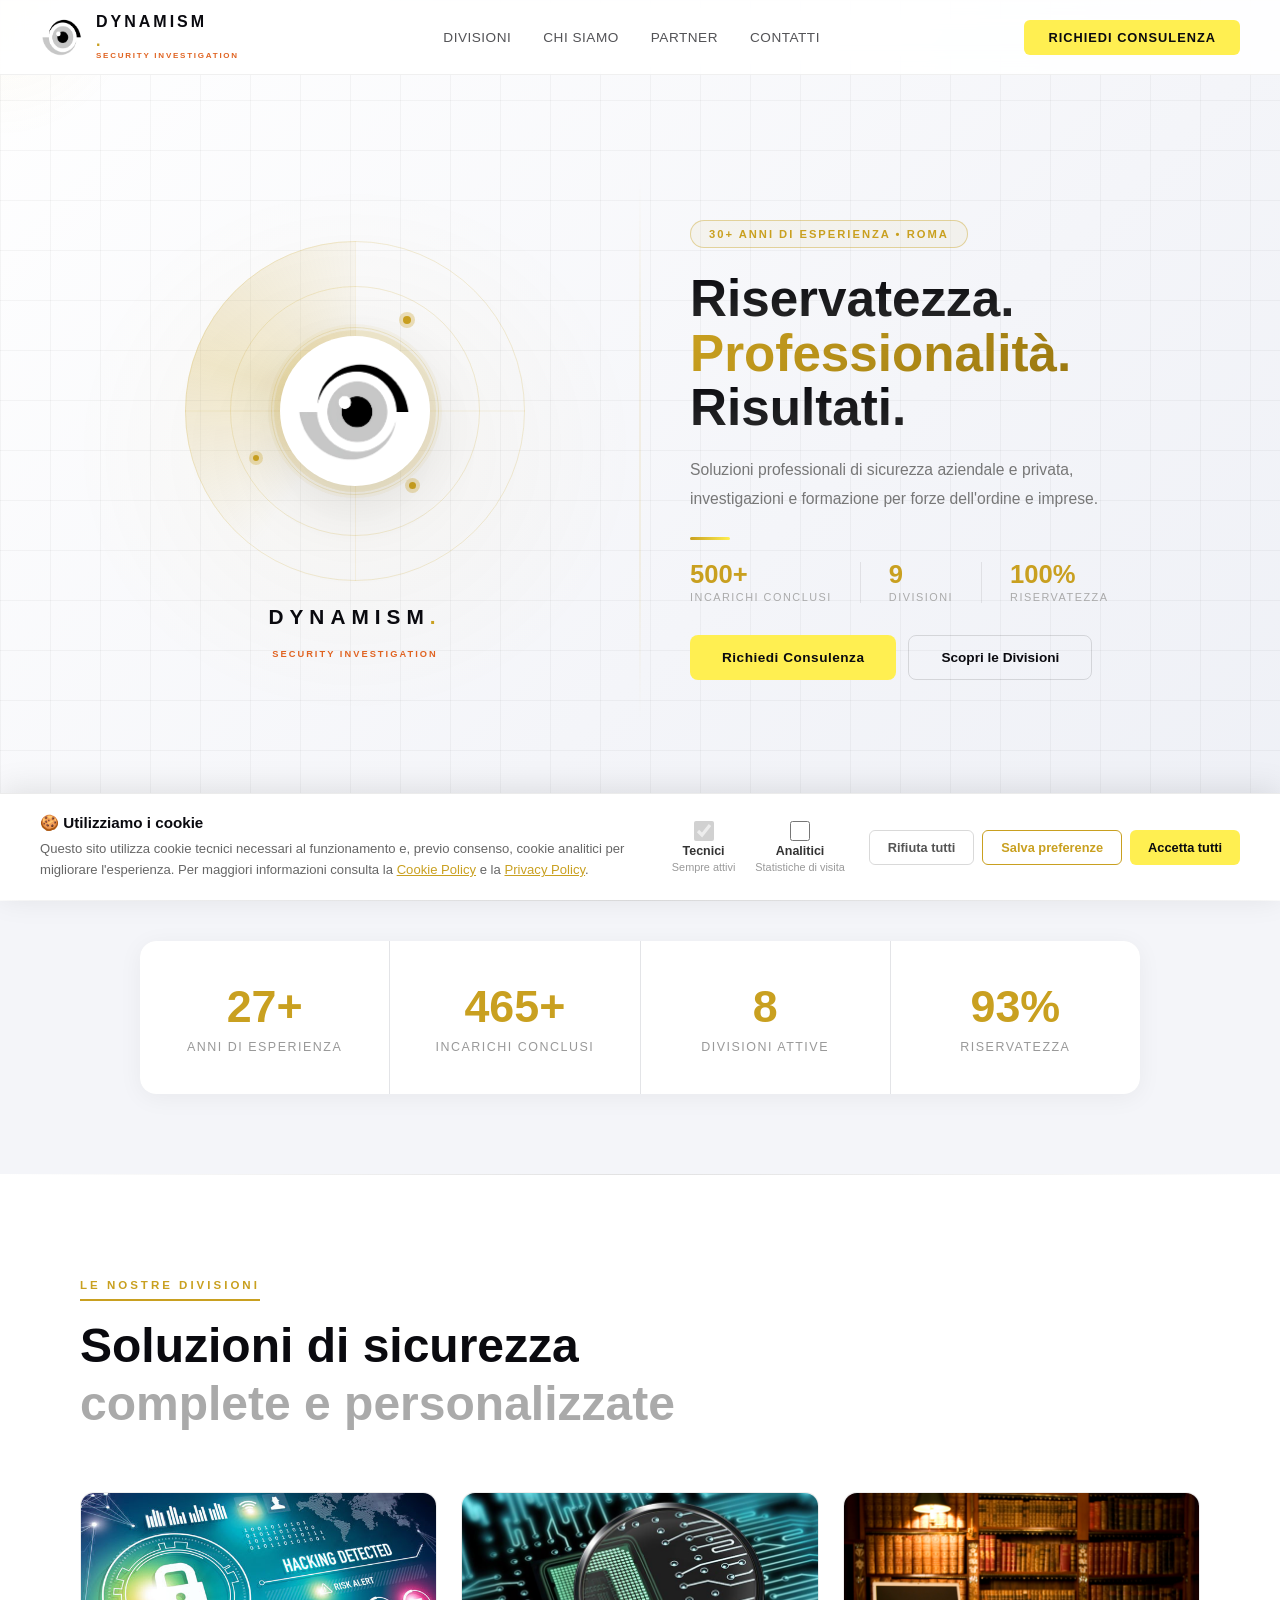
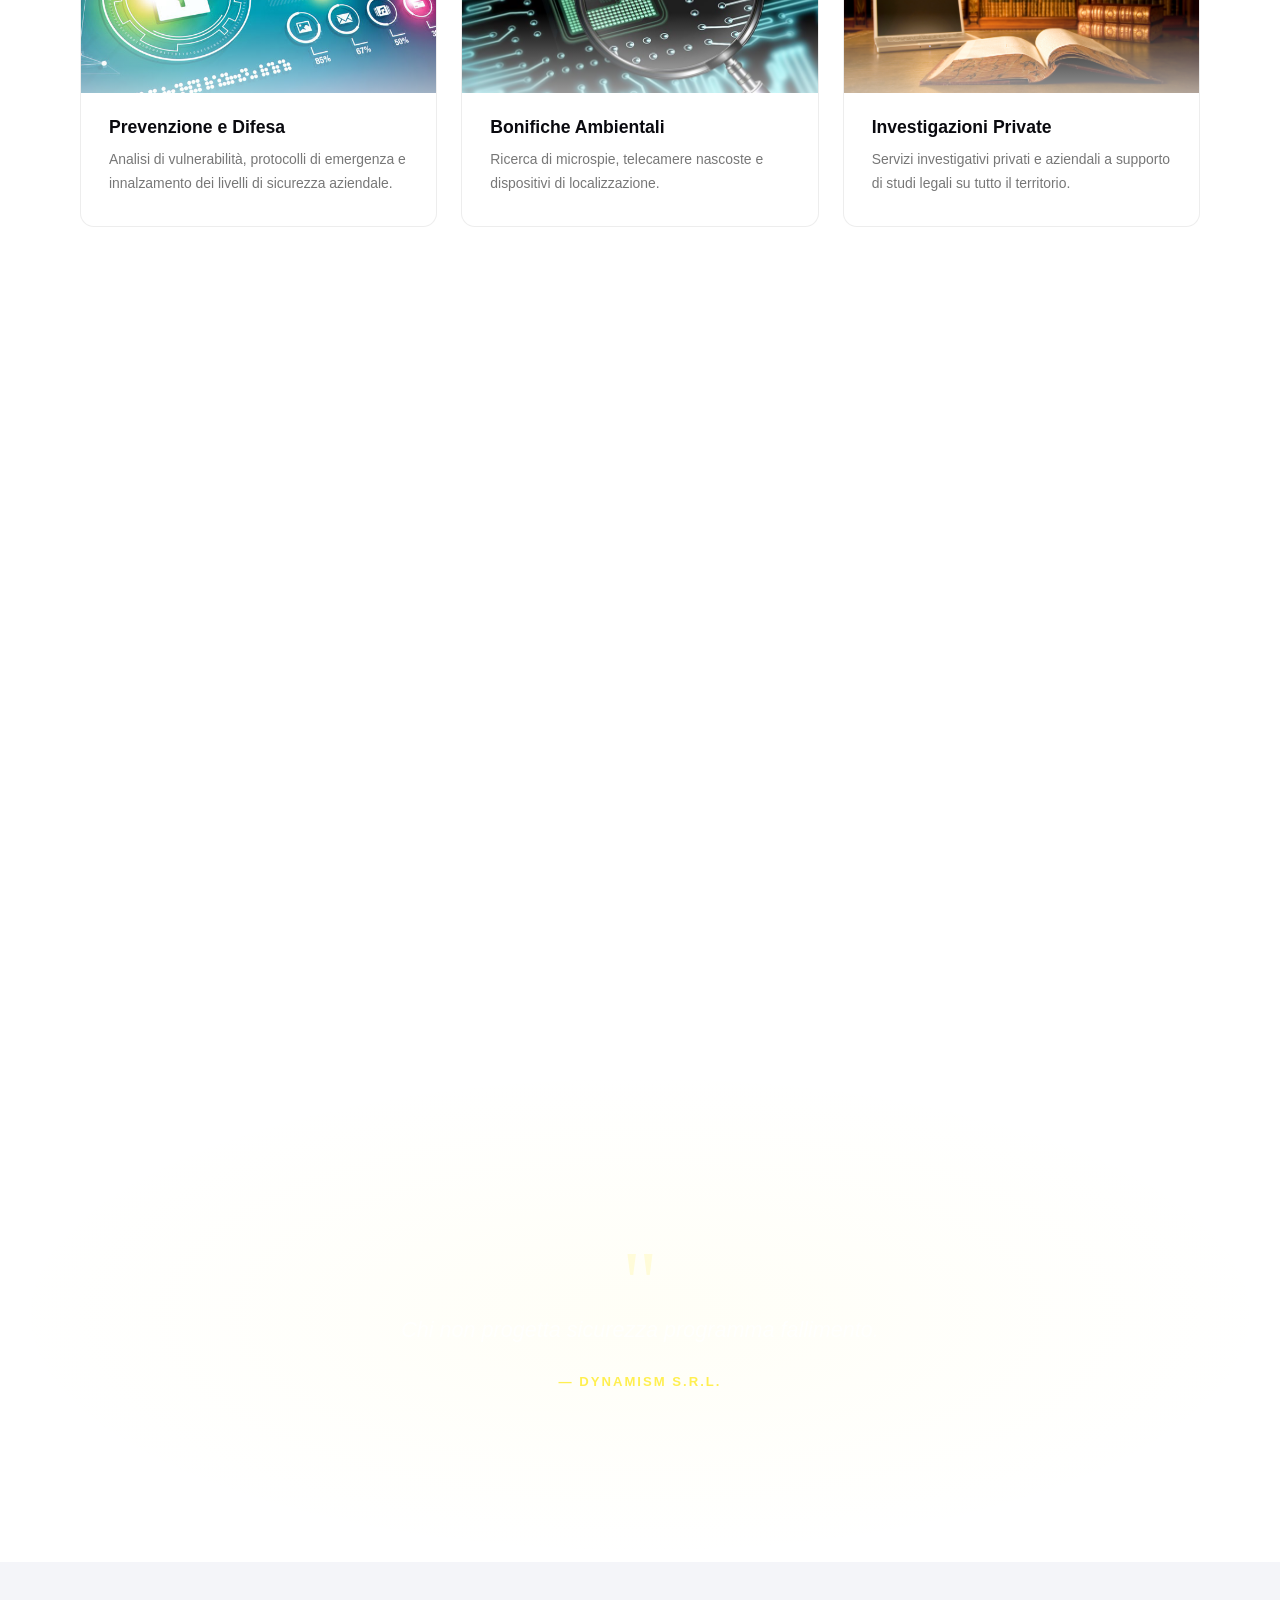
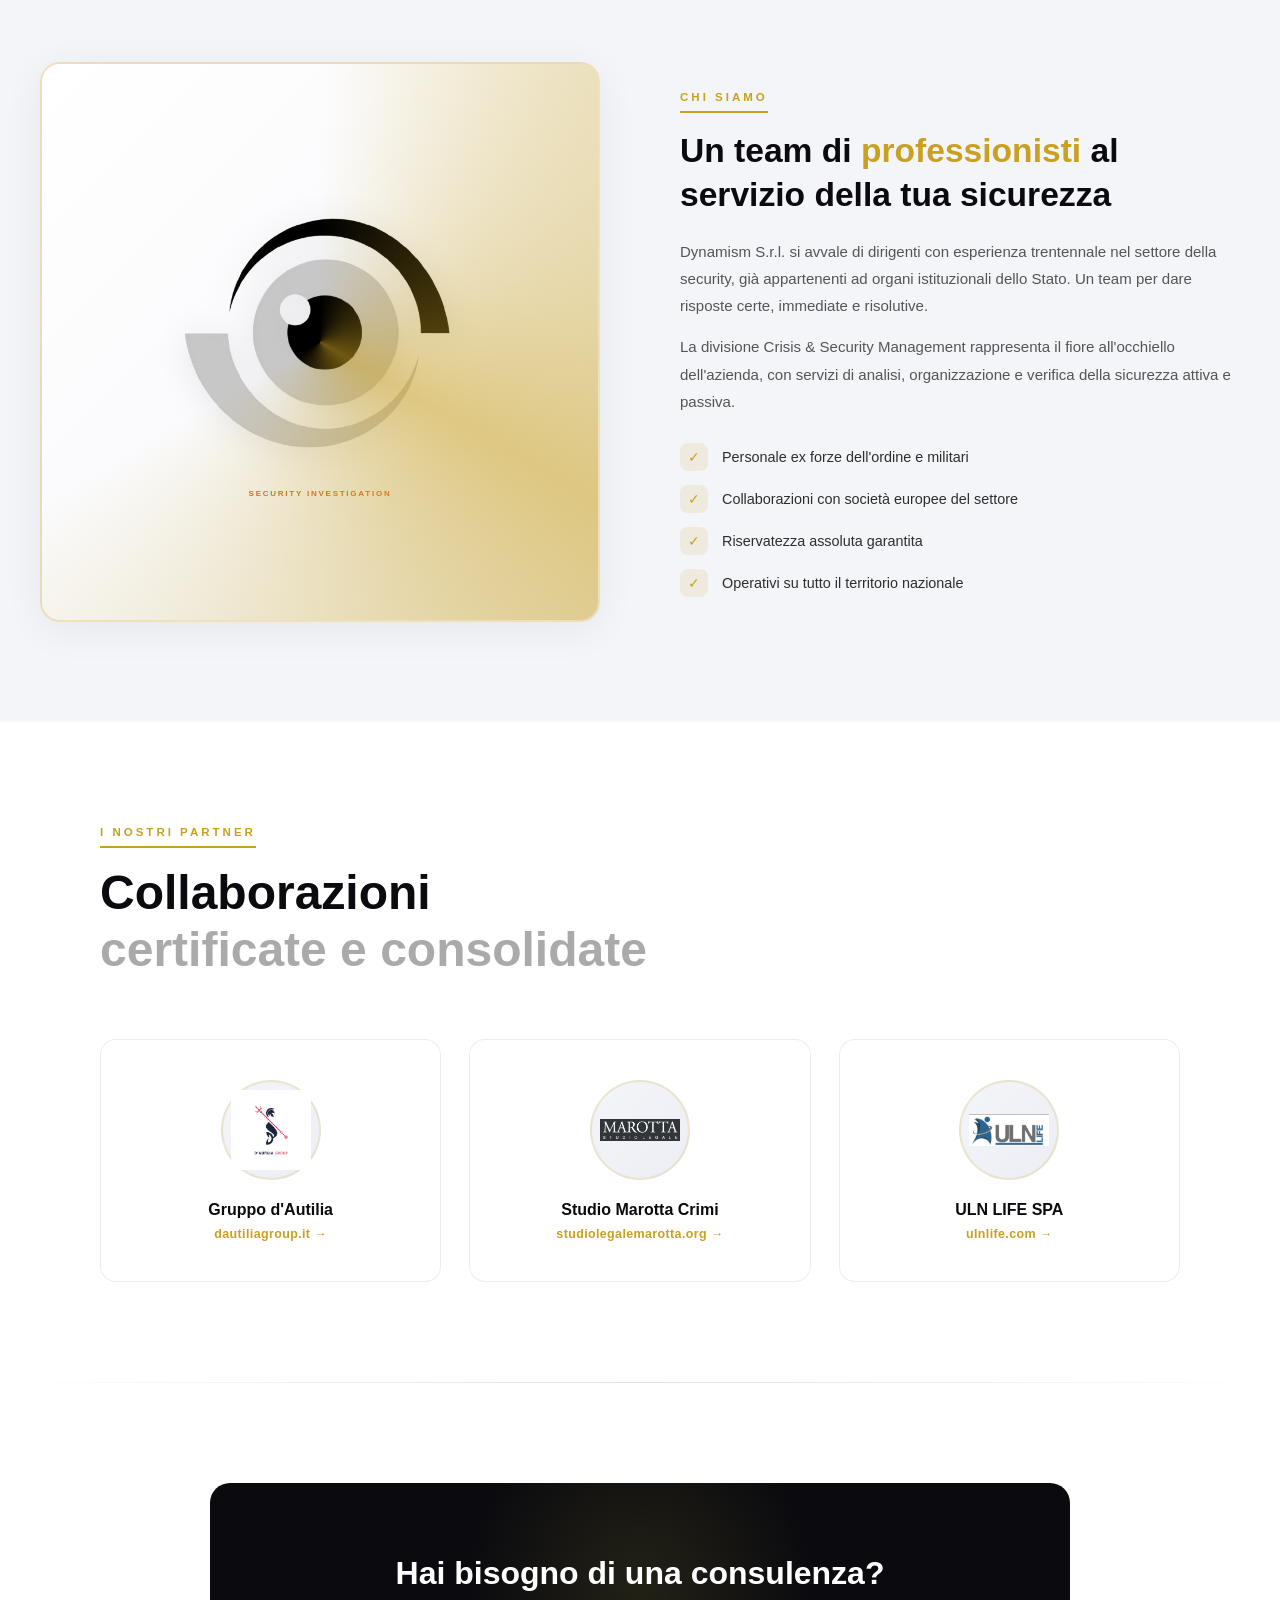
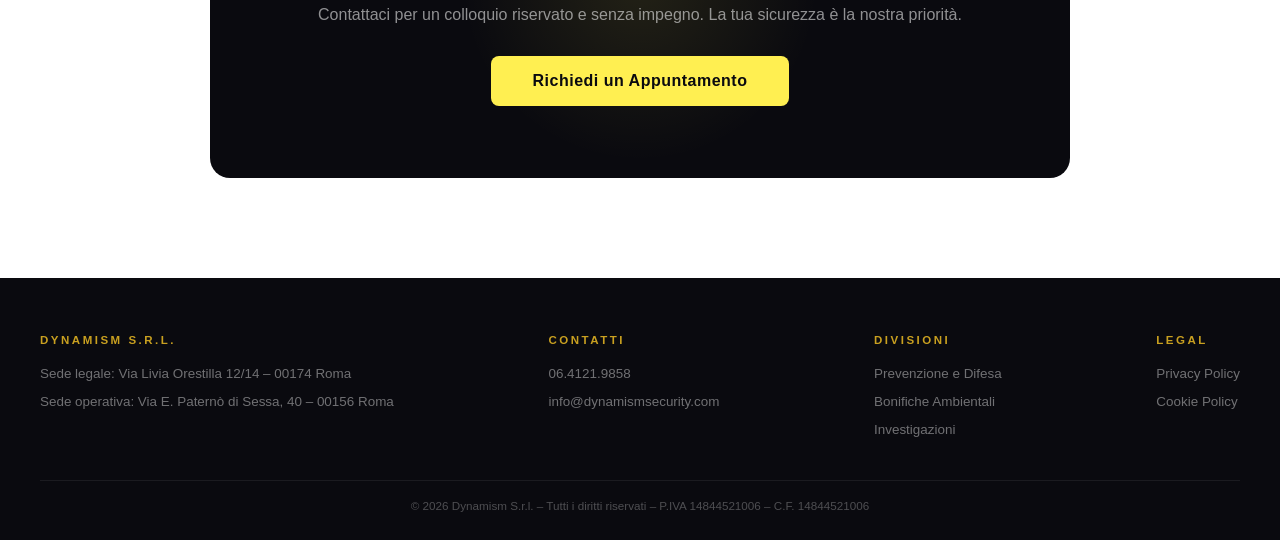
==== index.html @ d34a6a41 "Videosorveglianza: aggiungi immagine reale Videosorv.png Co-Authored-By: Claude Sonnet 4.6 <noreply@" ====
<!DOCTYPE html>
<html lang="it">
<head>
<meta charset="UTF-8">
<meta name="viewport" content="width=device-width, initial-scale=1.0">

<!-- SEO PRIMARY -->
<title>Dynamism S.r.l. | Sicurezza Privata, Investigazioni e Formazione – Roma</title>
<meta name="description" content="Dynamism S.r.l. offre servizi di sicurezza aziendale e privata, investigazioni, bonifiche ambientali e formazione professionale a Roma. 30+ anni di esperienza, massima riservatezza.">
<meta name="keywords" content="agenzia investigativa Roma, sicurezza privata Roma, bonifiche ambientali, investigazioni private, security management, Dynamism">
<meta name="author" content="Dynamism S.r.l.">
<link rel="canonical" href="https://dynamismsecurity.com/">

<!-- SECURITY -->
<meta http-equiv="Content-Security-Policy" content="default-src 'self'; script-src 'self' 'unsafe-inline'; style-src 'self' 'unsafe-inline'; img-src 'self' data: https:; font-src 'self'; connect-src 'self'; frame-ancestors 'none';">
<meta http-equiv="X-Content-Type-Options" content="nosniff">
<meta name="referrer" content="strict-origin-when-cross-origin">

<!-- OPEN GRAPH (social sharing) -->
<meta property="og:type" content="website">
<meta property="og:url" content="https://dynamismsecurity.com/">
<meta property="og:title" content="Dynamism S.r.l. | Sicurezza Privata e Investigazioni – Roma">
<meta property="og:description" content="30+ anni di esperienza nella sicurezza aziendale e privata, investigazioni e formazione professionale per forze dell'ordine e aziende.">
<meta property="og:image" content="https://dynamismsecurity.com/images/logo-circ.png">
<meta property="og:locale" content="it_IT">
<meta property="og:site_name" content="Dynamism S.r.l.">

<!-- TWITTER CARD -->
<meta name="twitter:card" content="summary">
<meta name="twitter:title" content="Dynamism S.r.l. | Sicurezza Privata e Investigazioni – Roma">
<meta name="twitter:description" content="30+ anni di esperienza nella sicurezza aziendale e privata, investigazioni e formazione professionale.">
<meta name="twitter:image" content="https://dynamismsecurity.com/images/logo-circ.png">

<!-- SCHEMA.ORG JSON-LD -->
<script type="application/ld+json">
{
  "@context": "https://schema.org",
  "@type": "LocalBusiness",
  "name": "Dynamism S.r.l.",
  "url": "https://dynamismsecurity.com",
  "logo": "https://dynamismsecurity.com/images/logo-circ.png",
  "image": "https://dynamismsecurity.com/images/logo-circ.png",
  "description": "Servizi professionali di sicurezza aziendale e privata, investigazioni, bonifiche ambientali e formazione a Roma.",
  "vatID": "IT14844521006",
  "telephone": "+390641219858",
  "email": "info@dynamismsecurity.com",
  "address": [
    {
      "@type": "PostalAddress",
      "streetAddress": "Via Livia Orestilla 12/14",
      "addressLocality": "Roma",
      "postalCode": "00174",
      "addressCountry": "IT",
      "description": "Sede legale"
    },
    {
      "@type": "PostalAddress",
      "streetAddress": "Via E. Paternò di Sessa 40",
      "addressLocality": "Roma",
      "postalCode": "00156",
      "addressCountry": "IT",
      "description": "Sede operativa"
    }
  ],
  "areaServed": {
    "@type": "Country",
    "name": "Italy"
  },
  "hasOfferCatalog": {
    "@type": "OfferCatalog",
    "name": "Servizi di Sicurezza",
    "itemListElement": [
      {"@type": "Offer", "itemOffered": {"@type": "Service", "name": "Prevenzione e Difesa"}},
      {"@type": "Offer", "itemOffered": {"@type": "Service", "name": "Bonifiche Ambientali"}},
      {"@type": "Offer", "itemOffered": {"@type": "Service", "name": "Investigazioni Private"}},
      {"@type": "Offer", "itemOffered": {"@type": "Service", "name": "Indagini Penali"}},
      {"@type": "Offer", "itemOffered": {"@type": "Service", "name": "Portierato e Controllo"}},
      {"@type": "Offer", "itemOffered": {"@type": "Service", "name": "Controllo Minori"}}
    ]
  },
  "sameAs": ["https://dynamismsecurity.com"]
}
</script>

<link rel="stylesheet" href="css/style.css">
</head>
<body>

<div class="preloader" id="preloader">
  <div class="preloader-logo"><img src="images/logo-circ.png" alt="Dynamism"></div>
</div>

<div class="cursor-glow" id="cursorGlow"></div>

<!-- CONTACT FORM MODAL -->
<div class="contact-overlay" id="contactOverlay" onclick="closeContactModal(event)">
  <div class="contact-modal">
    <button class="modal-close" onclick="closeContactModal()">✕</button>
    <div class="contact-modal-header">
      <div class="contact-modal-logo">
      <img src="images/logo-circ.png" alt="Dynamism">
      <div class="brand-tagline">Security Investigation</div>
    </div>
      <h2>Richiedi una Consulenza</h2>
      <p>Compila il modulo, ti ricontatteremo in totale riservatezza.</p>
    </div>
    <form class="contact-form" id="contactForm" onsubmit="submitContactForm(event)">
      <div class="form-row">
        <div class="form-group">
          <label for="cf-nome">Nome *</label>
          <input type="text" id="cf-nome" name="nome" placeholder="Mario" required>
          <span class="field-error">Campo obbligatorio</span>
        </div>
        <div class="form-group">
          <label for="cf-cognome">Cognome *</label>
          <input type="text" id="cf-cognome" name="cognome" placeholder="Rossi" required>
          <span class="field-error">Campo obbligatorio</span>
        </div>
      </div>
      <div class="form-row">
        <div class="form-group">
          <label for="cf-email">Email *</label>
          <input type="email" id="cf-email" name="email" placeholder="mario.rossi@email.com" required>
          <span class="field-error">Inserisci un indirizzo email valido</span>
        </div>
        <div class="form-group">
          <label for="cf-telefono">Telefono</label>
          <input type="tel" id="cf-telefono" name="telefono" placeholder="+39 06 0000000">
          <span class="field-error">Formato non valido</span>
        </div>
      </div>
      <div class="form-group">
        <label for="cf-servizio">Servizio di interesse</label>
        <select id="cf-servizio" name="servizio">
          <option value="">— Seleziona un servizio —</option>
          <option value="prevenzione">Prevenzione e Difesa</option>
          <option value="bonifiche">Bonifiche Ambientali</option>
          <option value="investigazioni">Investigazioni Private</option>
          <option value="penali">Indagini Penali</option>
          <option value="portierato">Portierato e Controllo</option>
          <option value="minori">Controllo Minori</option>
          <option value="vigilanza">Vigilanza Non Armata</option>
          <option value="videosorveglianza">Videosorveglianza e Teleallarme H24</option>
          <option value="duediligence">Due Diligence Aziendale</option>
          <option value="altro">Altro</option>
        </select>
      </div>
      <div class="form-group">
        <label for="cf-messaggio">Messaggio</label>
        <textarea id="cf-messaggio" name="messaggio" rows="4" placeholder="Descriva brevemente la sua esigenza..."></textarea>
      </div>
      <div class="form-privacy">
        <input type="checkbox" id="cf-privacy" name="privacy" required>
        <label for="cf-privacy">Ho letto e accetto la <a href="privacy-policy.html" target="_blank" rel="noopener noreferrer">Privacy Policy</a>. I dati saranno trattati con la massima riservatezza.</label>
      </div>
      <!-- Honeypot anti-spam: nascosto agli utenti, visibile ai bot -->
      <input type="text" name="_honey" style="display:none" tabindex="-1" autocomplete="off">
      <button type="submit" class="form-submit">Invia Richiesta</button>
    </form>
    <div class="contact-success" id="contactSuccess">
      <div class="success-icon">✓</div>
      <h3>Richiesta inviata!</h3>
      <p>La contatteremo entro 24 ore in totale riservatezza.</p>
    </div>
  </div>
</div>

<!-- MODAL -->
<div class="modal-overlay" id="modalOverlay" onclick="closeModal(event)">
  <div class="modal">
    <button class="modal-close" onclick="closeModal()">✕</button>
    <div class="modal-img"><img id="modalImg" src="" alt=""></div>
    <div class="modal-body" id="modalBody"></div>
  </div>
</div>

<nav id="navbar">
  <div class="logo">
    <img src="images/logo-circ.png" alt="Dynamism">
    <div class="logo-text-block">
      DYNAMISM<span>.</span>
      <div class="brand-tagline">Security Investigation</div>
    </div>
  </div>
  <div class="nav-links" id="navLinks">
    <a href="#servizi">Divisioni</a>
    <a href="#chi-siamo">Chi Siamo</a>
    <!-- <a href="#formazione">Formazione</a> -->
    <a href="#partner">Partner</a>
    <a href="#contatti">Contatti</a>
  </div>
  <button class="nav-cta desktop-only" onclick="openContactModal()">Richiedi Consulenza</button>
  <button class="hamburger" id="hamburger" onclick="toggleMenu()"><span></span><span></span><span></span></button>
</nav>

<div class="mobile-menu" id="mobileMenu">
  <a href="#servizi" onclick="toggleMenu()">Divisioni</a>
  <a href="#chi-siamo" onclick="toggleMenu()">Chi Siamo</a>
  <!-- <a href="#formazione" onclick="toggleMenu()">Formazione</a> -->
  <a href="#partner" onclick="toggleMenu()">Partner</a>
  <a href="#contatti" onclick="toggleMenu()">Contatti</a>
  <button class="nav-cta" onclick="toggleMenu();openContactModal()">Richiedi Consulenza</button>
</div>

<section class="hero">
  <div class="hero-bg"></div>
  <div class="hero-grid"></div>

  <div class="hero-split">

    <!-- SINISTRA: logo con radar -->
    <div class="hero-logo-side">
      <div class="hero-radar">
        <div class="radar-ring radar-ring-1"></div>
        <div class="radar-ring radar-ring-2"></div>
        <div class="radar-ring radar-ring-3"></div>
        <div class="radar-sweep"></div>
        <div class="radar-dot radar-dot-1"></div>
        <div class="radar-dot radar-dot-2"></div>
        <div class="radar-dot radar-dot-3"></div>
        <div class="hero-logo-wrap">
          <img src="images/logo-circ.png" alt="Dynamism Security" class="hero-logo-img">
        </div>
      </div>
      <div class="hero-brand-name">DYNAMISM<span>.</span></div>
      <div class="hero-brand-sub">Security Investigation</div>
    </div>

    <!-- DESTRA: testo -->
    <div class="hero-text-side">
      <div class="hero-badge">30+ anni di esperienza &bull; Roma</div>
      <h1>
        <span class="line"><span class="line-inner white">Riservatezza.</span></span>
        <span class="line"><span class="line-inner gold">Professionalità.</span></span>
        <span class="line"><span class="line-inner white">Risultati.</span></span>
      </h1>
      <p>Soluzioni professionali di sicurezza aziendale e privata, investigazioni e formazione per forze dell'ordine e imprese.</p>
      <div class="hero-divider-line"></div>
      <div class="hero-stats-mini">
        <div class="hero-stat-mini"><strong>500+</strong><span>Incarichi Conclusi</span></div>
        <div class="hero-stat-mini"><strong>9</strong><span>Divisioni</span></div>
        <div class="hero-stat-mini"><strong>100%</strong><span>Riservatezza</span></div>
      </div>
      <div class="hero-buttons">
        <button class="btn-primary" onclick="openContactModal()">Richiedi Consulenza</button>
        <button class="btn-secondary" onclick="document.getElementById('servizi').scrollIntoView({behavior:'smooth'})">Scopri le Divisioni</button>
      </div>
    </div>

  </div>

  <div class="scroll-indicator"><div class="scroll-line"></div><div class="scroll-text">Scorri</div></div>
</section>

<div class="section-divider"></div>

<section class="stats">
  <div class="stats-grid">
    <div class="stat reveal scale"><div class="stat-num" data-target="30" data-suffix="+">0</div><div class="stat-label">Anni di Esperienza</div></div>
    <div class="stat reveal scale reveal-delay-1"><div class="stat-num" data-target="500" data-suffix="+">0</div><div class="stat-label">Incarichi Conclusi</div></div>
    <div class="stat reveal scale reveal-delay-2"><div class="stat-num" data-target="9" data-suffix="">0</div><div class="stat-label">Divisioni Attive</div></div>
    <div class="stat reveal scale reveal-delay-3"><div class="stat-num" data-target="100" data-suffix="%">0</div><div class="stat-label">Riservatezza</div></div>
  </div>
</section>

<div class="section-divider"></div>

<section class="services" id="servizi">
  <div class="section-label reveal">Le Nostre Divisioni</div>
  <div class="section-title reveal reveal-delay-1">Soluzioni di sicurezza<br><span>complete e personalizzate</span></div>
  <div class="services-grid">

    <div class="service-card reveal reveal-delay-1" onclick="openModal(0)">
      <div class="service-card-img"><img src="images/prevenzione-e-difesa.jpg" alt="Prevenzione e Difesa" loading="lazy" width="600" height="400"></div>
      <div class="service-card-body"><h3>Prevenzione e Difesa</h3><p>Analisi di vulnerabilità, protocolli di emergenza e innalzamento dei livelli di sicurezza aziendale.</p><div class="arrow">→</div></div>
    </div>

    <div class="service-card reveal reveal-delay-2" onclick="openModal(1)">
      <div class="service-card-img"><img src="images/bonifiche-ambientali.jpg" alt="Bonifiche Ambientali" loading="lazy" width="600" height="400"></div>
      <div class="service-card-body"><h3>Bonifiche Ambientali</h3><p>Ricerca di microspie, telecamere nascoste e dispositivi di localizzazione.</p><div class="arrow">→</div></div>
    </div>

    <div class="service-card reveal reveal-delay-3" onclick="openModal(2)">
      <div class="service-card-img"><img src="images/investigazioni-private.jpg" alt="Investigazioni Private" loading="lazy" width="600" height="400"></div>
      <div class="service-card-body"><h3>Investigazioni Private</h3><p>Servizi investigativi privati e aziendali a supporto di studi legali su tutto il territorio.</p><div class="arrow">→</div></div>
    </div>

    <div class="service-card reveal reveal-delay-4" onclick="openModal(3)">
      <div class="service-card-img"><img src="images/indagini-penali.jpg" alt="Indagini Penali" loading="lazy" width="600" height="400"></div>
      <div class="service-card-body"><h3>Indagini Penali</h3><p>Investigazioni penali su incarico della Procura o del cliente.</p><div class="arrow">→</div></div>
    </div>

    <div class="service-card reveal reveal-delay-5" onclick="openModal(4)">
      <div class="service-card-img"><img src="images/portierato-e-controllo.jpg" alt="Portierato e Controllo" loading="lazy" width="600" height="400"></div>
      <div class="service-card-body"><h3>Portierato e Controllo</h3><p>Personale qualificato per controllo accessi, portierato e reception.</p><div class="arrow">→</div></div>
    </div>

    <div class="service-card reveal reveal-delay-6" onclick="openModal(5)">
      <div class="service-card-img"><img src="images/controllo-minori.jpg" alt="Controllo Minori" loading="lazy" width="600" height="400"></div>
      <div class="service-card-body"><h3>Controllo Minori</h3><p>Garanzie sulle frequentazioni e abitudini dei propri figli. Massima riservatezza.</p><div class="arrow">→</div></div>
    </div>

    <div class="service-card reveal reveal-delay-1" onclick="openModal(6)">
      <div class="service-card-img"><img src="images/VigilanzaNonArmata.png" alt="Vigilanza Non Armata" loading="lazy" width="600" height="400"></div>
      <div class="service-card-body"><h3>Vigilanza Non Armata</h3><p>Presidio e sorveglianza professionale per aziende, strutture commerciali ed eventi. Personale certificato.</p><div class="arrow">→</div></div>
    </div>

    <div class="service-card reveal reveal-delay-2" onclick="openModal(7)">
      <div class="service-card-img"><img src="images/Videosorv.png" alt="Videosorveglianza e Teleallarme H24" loading="lazy" width="600" height="400"></div>
      <div class="service-card-body"><h3>Videosorveglianza e Teleallarme</h3><p>Sistemi su misura monitorati dalla nostra centrale operativa attiva 24 ore su 24, 365 giorni l'anno.</p><div class="arrow">→</div></div>
    </div>

    <div class="service-card reveal reveal-delay-3" onclick="openModal(8)">
      <div class="service-card-img"><img src="images/DueDiligence.png" alt="Due Diligence Aziendale" loading="lazy" width="600" height="400"></div>
      <div class="service-card-body"><h3>Due Diligence Aziendale</h3><p>Verifica approfondita di persone, aziende e partner commerciali prima di operazioni societarie o partnership strategiche.</p><div class="arrow">→</div></div>
    </div>

  </div>
</section>

<section class="parallax-section">
  <div class="parallax-bg" id="parallaxBg"></div>
  <div class="parallax-overlay"></div>
  <div class="parallax-content reveal scale">
    <div class="big-quote">"</div>
    <blockquote>Chi non progetta sicurezza programma fallimento.</blockquote>
    <cite>— Dynamism S.r.l.</cite>
  </div>
</section>

<section class="about" id="chi-siamo">
  <div class="about-inner">
    <div class="about-visual reveal from-left">
      <div class="about-box">
        <img class="about-logo" src="images/logo-circ.png" alt="Dynamism Logo">
        <div class="brand-tagline">Security Investigation</div>
      </div>
    </div>
    <div class="about-text">
      <div class="section-label reveal">Chi Siamo</div>
      <h2 class="reveal reveal-delay-1">Un team di <em>professionisti</em> al servizio della tua sicurezza</h2>
      <p class="reveal reveal-delay-2">Dynamism S.r.l. si avvale di dirigenti con esperienza trentennale nel settore della security, già appartenenti ad organi istituzionali dello Stato. Un team per dare risposte certe, immediate e risolutive.</p>
      <p class="reveal reveal-delay-3">La divisione Crisis & Security Management rappresenta il fiore all'occhiello dell'azienda, con servizi di analisi, organizzazione e verifica della sicurezza attiva e passiva.</p>
      <div class="about-features">
        <div class="about-feature reveal reveal-delay-2"><div class="about-check">✓</div> Personale ex forze dell'ordine e militari</div>
        <div class="about-feature reveal reveal-delay-3"><div class="about-check">✓</div> Collaborazioni con società europee del settore</div>
        <div class="about-feature reveal reveal-delay-4"><div class="about-check">✓</div> Riservatezza assoluta garantita</div>
        <div class="about-feature reveal reveal-delay-5"><div class="about-check">✓</div> Operativi su tutto il territorio nazionale</div>
      </div>
    </div>
  </div>
</section>

<!-- SEZIONE FORMAZIONE — commentata temporaneamente, da ripristinare quando pronta
<div class="section-divider"></div>

<section class="formazione-section" id="formazione">
  <div class="section-label reveal">Formazione</div>
  <div class="section-title reveal reveal-delay-1">Programmi formativi<br><span>professionali e specialistici</span></div>
  <div class="formazione-grid">

    <div class="formazione-card reveal reveal-delay-1">
      <div class="formazione-card-icon">01</div>
      <h3>Sicurezza Antirapina e Antiaggressione</h3>
      <p>Tecniche operative di prevenzione e gestione di situazioni di rischio fisico. Rivolto a operatori di sicurezza, personale bancario e figure esposte.</p>
      <span class="formazione-tag">In definizione</span>
    </div>

    <div class="formazione-card reveal reveal-delay-2">
      <div class="formazione-card-icon">02</div>
      <h3>Gestione delle Crisi e Continuità Operativa</h3>
      <p>Protocolli di crisis management, pianificazione della continuità aziendale e gestione delle emergenze per responsabili della sicurezza e manager.</p>
      <span class="formazione-tag">In definizione</span>
    </div>

    <div class="formazione-card reveal reveal-delay-3">
      <div class="formazione-card-icon">03</div>
      <h3>Normativa GDPR e Sicurezza delle Informazioni</h3>
      <p>Formazione specialistica sulla protezione dei dati personali, sicurezza delle informazioni aziendali e conformità alla normativa vigente.</p>
      <span class="formazione-tag">In definizione</span>
    </div>

    <div class="formazione-card reveal reveal-delay-4">
      <div class="formazione-card-icon">04</div>
      <h3>Tecniche Investigative di Base</h3>
      <p>Corso introduttivo alle metodologie investigative: osservazione, documentazione, pedinamento e raccolta di prove con validità giuridica.</p>
      <span class="formazione-tag">In definizione</span>
    </div>

  </div>
  <div class="formazione-cta reveal reveal-delay-5">
    <p>I programmi formativi sono in fase di definizione. Contattaci per ricevere informazioni sui corsi disponibili.</p>
    <button class="btn-primary" onclick="openContactModal()">Richiedi Informazioni</button>
  </div>
</section>

<div class="section-divider"></div>
END SEZIONE FORMAZIONE -->

<section class="partners-section" id="partner">
  <div class="section-label reveal">I Nostri Partner</div>
  <div class="section-title reveal reveal-delay-1">Collaborazioni<br><span>certificate e consolidate</span></div>
  <div class="partners-grid">

    <a class="partner-card reveal reveal-delay-1" href="https://www.dautiliagroup.it/" target="_blank" rel="noopener noreferrer">
      <div class="partner-logo-wrap">
        <img src="images/Datulia.png" alt="Gruppo d'Autilia" class="partner-logo-img">
      </div>
      <div class="partner-info">
        <div class="partner-name">Gruppo d'Autilia</div>
        <div class="partner-link">dautiliagroup.it →</div>
      </div>
    </a>

    <a class="partner-card reveal reveal-delay-2" href="http://www.studiolegalemarotta.org/" target="_blank" rel="noopener noreferrer">
      <div class="partner-logo-wrap">
        <img src="images/Marotta.png" alt="Studio Marotta Crimi" class="partner-logo-img">
      </div>
      <div class="partner-info">
        <div class="partner-name">Studio Marotta Crimi</div>
        <div class="partner-link">studiolegalemarotta.org →</div>
      </div>
    </a>

    <a class="partner-card reveal reveal-delay-3" href="https://www.ulnlife.com/" target="_blank" rel="noopener noreferrer">
      <div class="partner-logo-wrap">
        <img src="images/uln.png" alt="ULN LIFE SPA" class="partner-logo-img">
      </div>
      <div class="partner-info">
        <div class="partner-name">ULN LIFE SPA</div>
        <div class="partner-link">ulnlife.com →</div>
      </div>
    </a>

  </div>
</section>

<div class="section-divider"></div>

<section class="cta" id="contatti">
  <div class="cta-box reveal scale">
    <h2>Hai bisogno di una consulenza?</h2>
    <p>Contattaci per un colloquio riservato e senza impegno. La tua sicurezza è la nostra priorità.</p>
    <button class="btn-primary" onclick="openContactModal()">Richiedi un Appuntamento</button>
  </div>
</section>

<footer class="reveal">
  <div class="footer-inner">
    <div class="footer-col"><h4>Dynamism S.r.l.</h4><p>Sede legale: Via Livia Orestilla 12/14 – 00174 Roma</p><p>Sede operativa: Via E. Paternò di Sessa, 40 – 00156 Roma</p></div>
    <div class="footer-col"><h4>Contatti</h4><a href="tel:0641219858">06.4121.9858</a><a href="mailto:info@dynamismsecurity.com">info@dynamismsecurity.com</a></div>
      <div class="footer-col"><h4>Divisioni</h4><a href="#">Prevenzione e Difesa</a><a href="#">Bonifiche Ambientali</a><a href="#">Investigazioni</a><!-- <a href="#">Formazione</a> --></div>
    <div class="footer-col"><h4>Legal</h4><a href="privacy-policy.html">Privacy Policy</a><a href="cookie-policy.html">Cookie Policy</a></div>
  </div>
  <div class="footer-bottom">© 2026 Dynamism S.r.l. – Tutti i diritti riservati – P.IVA 14844521006 – C.F. 14844521006</div>
</footer>

<script src="js/main.js"></script>

<!-- COOKIE BANNER -->
<div class="cookie-banner" id="cookieBanner">
  <div class="cookie-banner-inner">
    <div class="cookie-banner-text">
      <strong>🍪 Utilizziamo i cookie</strong>
      <p>Questo sito utilizza cookie tecnici necessari al funzionamento e, previo consenso, cookie analitici per migliorare l'esperienza. Per maggiori informazioni consulta la <a href="cookie-policy.html">Cookie Policy</a> e la <a href="privacy-policy.html">Privacy Policy</a>.</p>
    </div>
    <div class="cookie-banner-actions">
      <div class="cookie-toggles">
        <label class="cookie-toggle">
          <input type="checkbox" checked disabled> <span>Tecnici</span>
          <small>Sempre attivi</small>
        </label>
        <label class="cookie-toggle">
          <input type="checkbox" id="cookieAnalytics"> <span>Analitici</span>
          <small>Statistiche di visita</small>
        </label>
      </div>
      <div class="cookie-banner-buttons">
        <button class="cookie-btn-reject" onclick="cookieRejectAll()">Rifiuta tutti</button>
        <button class="cookie-btn-custom" onclick="cookieSavePrefs()">Salva preferenze</button>
        <button class="cookie-btn-accept" onclick="cookieAcceptAll()">Accetta tutti</button>
      </div>
    </div>
  </div>
</div>

<script src="js/cookies.js"></script>
</body>
</html>
---- css/style.css ----
@import url('https://fonts.googleapis.com/css2?family=Inter:wght@300;400;500;600;700;800;900&family=Orbitron:wght@700;900&display=swap');

/* =============================================
   PALETTE
   --navy:       #0a0a0f   (headings, nav, footer)
   --yellow-dark:#c9a020   (accents su sfondo chiaro)
   --yellow-bright:#ffef51 (accents su sfondo scuro)
   --gray-light: #f4f5f9   (sezioni alternate)
   --gray-text:  #666666   (testo secondario)
   --body-text:  #2e2e2e   (testo principale)
   ============================================= */

*{margin:0;padding:0;box-sizing:border-box;}
html{scroll-behavior:smooth;}
body{font-family:'Inter',sans-serif;background:#ffffff;color:#2e2e2e;overflow-x:hidden;}
a{text-decoration:none;color:inherit;}

/* PRELOADER */
.preloader{position:fixed;inset:0;background:#ffffff;z-index:9999;display:flex;align-items:center;justify-content:center;transition:opacity 0.6s,visibility 0.6s;}
.preloader.hidden{opacity:0;visibility:hidden;}
.preloader-logo{animation:pulse 1.2s infinite;}
.preloader-logo img{width:80px;height:80px;}
@keyframes pulse{0%,100%{opacity:0.2;}50%{opacity:1;}}

/* NAV — dark su hero bianco, bianco scrollato */
nav{position:fixed;top:0;width:100%;z-index:100;padding:14px 40px;display:flex;align-items:center;justify-content:space-between;background:rgba(255,255,255,0.9);backdrop-filter:blur(12px);border-bottom:1px solid rgba(0,0,0,0.06);transition:all 0.4s;}
nav.scrolled{background:rgba(255,255,255,0.97);box-shadow:0 2px 20px rgba(0,0,0,0.07);}
.logo{display:flex;align-items:center;gap:12px;font-family:'Orbitron',sans-serif;font-weight:900;font-size:1rem;letter-spacing:3px;color:#0a0a0f;opacity:0;animation:fadeInDown 0.8s 1.2s forwards;}
.logo img{width:44px;height:44px;border-radius:50%;}
.logo span{color:#c9a020;}
.logo-text-block{display:flex;flex-direction:column;gap:3px;line-height:1;}
.brand-tagline{font-family:'Orbitron',sans-serif;font-weight:700;font-size:0.5rem;letter-spacing:0.22em;text-transform:uppercase;color:#E06321;}
.nav-links{display:flex;gap:32px;font-size:0.85rem;font-weight:500;letter-spacing:0.5px;text-transform:uppercase;}
.nav-links a{color:#0a0a0f;opacity:0;transition:0.3s;transform:translateY(-10px);}
.nav-links a.visible{opacity:0.7;transform:translateY(0);}
.nav-links a:hover{opacity:1;color:#c9a020;}
.nav-cta{padding:10px 24px;background:#ffef51;color:#0a0a0f;font-weight:700;font-size:0.8rem;border-radius:6px;text-transform:uppercase;letter-spacing:1px;transition:0.3s;cursor:pointer;border:none;opacity:0;animation:fadeIn 0.8s 2s forwards;}
.nav-cta:hover{transform:translateY(-2px);background:#ffe100;box-shadow:0 6px 24px rgba(255,225,0,0.35);}

/* HAMBURGER */
.hamburger{display:none;flex-direction:column;gap:5px;cursor:pointer;background:none;border:none;padding:6px;z-index:200;}
.hamburger span{display:block;width:24px;height:2px;background:#0a0a0f;border-radius:2px;transition:0.3s;}
.hamburger.active span:nth-child(1){transform:rotate(45deg) translate(5px,5px);}
.hamburger.active span:nth-child(2){opacity:0;}
.hamburger.active span:nth-child(3){transform:rotate(-45deg) translate(5px,-5px);}

/* MOBILE MENU */
.mobile-menu{display:none;position:fixed;top:0;left:0;width:100%;height:100vh;background:rgba(10,10,15,0.98);backdrop-filter:blur(20px);z-index:150;flex-direction:column;align-items:center;justify-content:center;gap:32px;}
.mobile-menu.open{display:flex;}
.mobile-menu a{font-size:1.3rem;font-weight:600;text-transform:uppercase;letter-spacing:2px;color:#ffffff;opacity:0.7;transition:0.3s;}
.mobile-menu a:hover{opacity:1;color:#ffef51;}
.mobile-menu .nav-cta{margin-top:16px;padding:14px 32px;font-size:0.9rem;opacity:1;}

/* ANIMATIONS */
@keyframes fadeIn{from{opacity:0;}to{opacity:1;}}
@keyframes fadeInDown{from{opacity:0;transform:translateY(-20px);}to{opacity:1;transform:translateY(0);}}
@keyframes fadeInUp{from{opacity:0;transform:translateY(60px);}to{opacity:1;transform:translateY(0);}}
@keyframes float{0%,100%{transform:translateY(0);}50%{transform:translateY(-15px);}}
@keyframes particleFloat{0%{opacity:0;transform:translateY(0);}20%{opacity:0.4;}80%{opacity:0.4;}100%{opacity:0;transform:translateY(-300px);}}

/* SCROLL ANIMATIONS */
.reveal{opacity:0;transform:translateY(50px);transition:all 0.9s cubic-bezier(0.16,1,0.3,1);}
.reveal.from-left{transform:translateX(-60px);}
.reveal.from-right{transform:translateX(60px);}
.reveal.scale{transform:scale(0.9);}
.reveal.active{opacity:1;transform:translateY(0) translateX(0) scale(1);}
.reveal-delay-1{transition-delay:0.1s;}
.reveal-delay-2{transition-delay:0.2s;}
.reveal-delay-3{transition-delay:0.3s;}
.reveal-delay-4{transition-delay:0.4s;}
.reveal-delay-5{transition-delay:0.5s;}
.reveal-delay-6{transition-delay:0.6s;}

/* HERO — layout split */
.hero{min-height:100vh;display:flex;align-items:center;justify-content:center;position:relative;overflow:hidden;}
.hero-bg{position:absolute;inset:0;background:linear-gradient(135deg,#ffffff 0%,#f4f5f9 60%,#eef0f6 100%);}
.hero-grid{position:absolute;inset:0;background-image:linear-gradient(rgba(0,0,0,0.035) 1px,transparent 1px),linear-gradient(90deg,rgba(0,0,0,0.035) 1px,transparent 1px);background-size:50px 50px;opacity:0;animation:fadeIn 2s 0.3s forwards;}

/* SPLIT LAYOUT */
.hero-split{position:relative;z-index:2;display:grid;grid-template-columns:1fr 1fr;align-items:center;max-width:1200px;width:100%;margin:0 auto;padding:0 60px;gap:60px;min-height:100vh;}

/* ---- SINISTRA: LOGO + RADAR ---- */
.hero-logo-side{display:flex;flex-direction:column;align-items:center;gap:20px;opacity:0;animation:fadeIn 0.6s 0.8s forwards;position:relative;}

/* Pannello sinistro: sfondo decorativo */
.hero-logo-side::before{content:'';position:absolute;inset:-60px -30px;background:radial-gradient(ellipse at center,rgba(201,160,32,0.05) 0%,transparent 70%);border-radius:50%;pointer-events:none;}

/* Radar container */
.hero-radar{position:relative;width:340px;height:340px;display:flex;align-items:center;justify-content:center;}

/* Anelli concentrici */
.radar-ring{position:absolute;border-radius:50%;border:1.5px solid rgba(201,160,32,0.18);}
.radar-ring-1{width:340px;height:340px;animation:ringPulse 3.5s ease-out infinite;}
.radar-ring-2{width:250px;height:250px;animation:ringPulse 3.5s ease-out 1.1s infinite;}
.radar-ring-3{width:168px;height:168px;animation:ringPulse 3.5s ease-out 2.2s infinite;}
@keyframes ringPulse{0%{opacity:0.7;transform:scale(0.97);}60%{opacity:0.2;}100%{opacity:0;transform:scale(1.12);}}

/* Linee crociate sul radar */
.hero-radar::before,.hero-radar::after{content:'';position:absolute;background:rgba(201,160,32,0.1);z-index:1;}
.hero-radar::before{width:1px;height:340px;left:50%;transform:translateX(-50%);}
.hero-radar::after{width:340px;height:1px;top:50%;transform:translateY(-50%);}

/* Sweep radar rotante */
.radar-sweep{position:absolute;width:340px;height:340px;border-radius:50%;background:conic-gradient(from 0deg,transparent 60%,rgba(201,160,32,0.22) 80%,rgba(201,160,32,0.06) 100%);animation:radarRotate 5s linear infinite;z-index:2;}
@keyframes radarRotate{from{transform:rotate(0deg);}to{transform:rotate(360deg);}}

/* Puntini radar */
.radar-dot{position:absolute;z-index:3;border-radius:50%;background:#c9a020;}
.radar-dot::after{content:'';position:absolute;inset:-4px;border-radius:50%;background:rgba(201,160,32,0.3);animation:dotRipple 2s ease-out infinite;}
@keyframes dotRipple{0%{transform:scale(1);opacity:0.8;}100%{transform:scale(2.5);opacity:0;}}
.radar-dot-1{width:8px;height:8px;top:22%;left:64%;animation:dotBlink 3.5s 0.5s infinite;}
.radar-dot-2{width:6px;height:6px;top:63%;left:20%;animation:dotBlink 3.5s 1.8s infinite;}
.radar-dot-3{width:7px;height:7px;top:71%;left:66%;animation:dotBlink 3.5s 3.1s infinite;}
@keyframes dotBlink{0%,100%{opacity:0;}35%,65%{opacity:1;}}

/* Logo centrale */
.hero-logo-wrap{position:relative;z-index:4;width:150px;height:150px;border-radius:50%;background:#ffffff;box-shadow:0 16px 60px rgba(0,0,0,0.1),0 0 0 6px rgba(201,160,32,0.14),0 0 0 12px rgba(201,160,32,0.05);display:flex;align-items:center;justify-content:center;animation:logoEntry 1s 1s cubic-bezier(0.16,1,0.3,1) both;}
@keyframes logoEntry{from{opacity:0;transform:scale(0.4);}to{opacity:1;transform:scale(1);}}
.hero-logo-img{width:120px;height:120px;border-radius:50%;object-fit:cover;}

/* Nome brand sotto il radar */
.hero-brand-name{font-family:'Orbitron',sans-serif;font-weight:900;font-size:1.3rem;letter-spacing:6px;color:#0a0a0f;text-align:center;opacity:0;animation:fadeInUp 0.8s 1.6s forwards;margin-top:4px;}
.hero-brand-name span{color:#c9a020;}
.hero-brand-sub{font-family:'Orbitron',sans-serif;font-size:0.58rem;text-transform:uppercase;letter-spacing:0.22em;color:#E06321;font-weight:700;text-align:center;opacity:0;animation:fadeInUp 0.8s 1.9s forwards;}

/* Linea verticale separatrice */
.hero-split::after{content:'';position:absolute;left:50%;top:20%;height:60%;width:1px;background:linear-gradient(to bottom,transparent,rgba(201,160,32,0.2) 30%,rgba(201,160,32,0.2) 70%,transparent);transform:translateX(-50%);}

/* ---- DESTRA: TESTO ---- */
.hero-text-side{display:flex;flex-direction:column;align-items:flex-start;padding-left:20px;}

.hero-badge{display:inline-block;padding:7px 18px;border:1px solid rgba(201,160,32,0.4);border-radius:50px;font-size:0.7rem;font-weight:600;letter-spacing:2px;text-transform:uppercase;color:#c9a020;margin-bottom:24px;background:rgba(201,160,32,0.06);opacity:0;animation:fadeInDown 0.8s 1.2s forwards;}

.hero h1{font-size:clamp(2.6rem,4vw,4.2rem);font-weight:900;line-height:1.06;margin-bottom:20px;}
.hero h1 .line{display:block;overflow:hidden;}
.hero h1 .line-inner{display:block;transform:translateY(110%);animation:lineReveal 0.9s cubic-bezier(0.16,1,0.3,1) forwards;}
.hero h1 .line-inner:nth-child(1){animation-delay:1.4s;}
.hero h1 .line:nth-child(2) .line-inner{animation-delay:1.6s;}
.hero h1 .line:nth-child(3) .line-inner{animation-delay:1.8s;}
@keyframes lineReveal{to{transform:translateY(0);}}
.hero h1 .white{background:linear-gradient(180deg,#0a0a0f 0%,#2a2a2a 100%);-webkit-background-clip:text;-webkit-text-fill-color:transparent;}
.hero h1 .gold{background:linear-gradient(135deg,#c9a020,#9a7810);-webkit-background-clip:text;-webkit-text-fill-color:transparent;}

.hero p{font-size:0.98rem;line-height:1.85;color:#777;margin-bottom:24px;font-weight:300;max-width:420px;opacity:0;animation:fadeInUp 0.8s 2.1s forwards;}

/* Linea separatore */
.hero-divider-line{width:40px;height:3px;background:linear-gradient(90deg,#c9a020,#ffef51);border-radius:2px;margin-bottom:22px;opacity:0;animation:fadeIn 0.8s 2.3s forwards;}

/* Mini stats nella hero */
.hero-stats-mini{display:flex;gap:28px;margin-bottom:32px;opacity:0;animation:fadeInUp 0.8s 2.4s forwards;}
.hero-stat-mini{display:flex;flex-direction:column;gap:3px;padding-right:28px;border-right:1px solid rgba(0,0,0,0.08);}
.hero-stat-mini:last-child{border-right:none;padding-right:0;}
.hero-stat-mini strong{font-size:1.6rem;font-weight:900;color:#c9a020;line-height:1;font-variant-numeric:tabular-nums;}
.hero-stat-mini span{font-size:0.68rem;text-transform:uppercase;letter-spacing:1.5px;color:#aaa;font-weight:500;}

.hero-buttons{display:flex;gap:12px;flex-wrap:wrap;opacity:0;animation:fadeInUp 0.8s 2.7s forwards;}
.btn-primary{padding:14px 32px;background:#ffef51;color:#0a0a0f;font-weight:700;font-size:0.85rem;border-radius:8px;letter-spacing:0.5px;transition:0.3s;cursor:pointer;border:none;position:relative;overflow:hidden;}
.btn-primary::after{content:'';position:absolute;top:-50%;left:-50%;width:200%;height:200%;background:linear-gradient(45deg,transparent,rgba(255,255,255,0.3),transparent);transform:translateX(-100%);transition:0.6s;}
.btn-primary:hover::after{transform:translateX(100%);}
.btn-primary:hover{transform:translateY(-2px);background:#ffe100;box-shadow:0 8px 28px rgba(255,225,0,0.4);}
.btn-secondary{padding:14px 32px;border:1.5px solid rgba(0,0,0,0.12);color:#0a0a0f;font-weight:600;font-size:0.85rem;border-radius:8px;transition:0.3s;cursor:pointer;background:transparent;}
.btn-secondary:hover{border-color:#c9a020;color:#c9a020;background:rgba(201,160,32,0.04);}

/* RESPONSIVE HERO */
@media(max-width:960px){
  .hero-split{grid-template-columns:1fr;padding:100px 30px 60px;gap:40px;text-align:center;min-height:auto;}
  .hero-split::after{display:none;}
  .hero-text-side{align-items:center;padding-left:0;}
  .hero p{max-width:100%;}
  .hero-stats-mini{justify-content:center;}
  .hero-buttons{justify-content:center;}
  .hero-radar{width:240px;height:240px;}
  .radar-ring-1{width:240px;height:240px;}
  .radar-ring-2{width:180px;height:180px;}
  .radar-ring-3{width:120px;height:120px;}
  .radar-sweep{width:240px;height:240px;}
  .hero-radar::before{height:240px;}
  .hero-radar::after{width:240px;}
  .hero-logo-wrap{width:120px;height:120px;}
  .hero-logo-img{width:96px;height:96px;}
}

/* SCROLL INDICATOR */
.scroll-indicator{position:absolute;bottom:40px;left:50%;transform:translateX(-50%);display:flex;flex-direction:column;align-items:center;gap:8px;opacity:0;animation:fadeIn 1s 3s forwards;}
.scroll-line{width:1px;height:40px;background:linear-gradient(to bottom,#c9a020,transparent);animation:scrollPulse 2s infinite;}
@keyframes scrollPulse{0%{opacity:0;height:0;}50%{opacity:1;height:40px;}100%{opacity:0;height:40px;}}
.scroll-text{font-size:0.65rem;text-transform:uppercase;letter-spacing:3px;color:rgba(0,0,0,0.3);}

/* DIVIDER */
.section-divider{width:100%;height:1px;background:linear-gradient(to right,transparent,rgba(10,10,15,0.12),transparent);}

/* STATS — grigio chiaro */
.stats{padding:40px 40px 80px;background:#f4f5f9;}
.stats-grid{max-width:1000px;margin:0 auto;display:grid;grid-template-columns:repeat(4,1fr);gap:1px;background:rgba(0,0,0,0.07);border-radius:16px;overflow:hidden;box-shadow:0 4px 24px rgba(0,0,0,0.05);}
.stat{background:#ffffff;padding:40px 20px;text-align:center;}
.stat-num{font-size:2.8rem;font-weight:900;color:#c9a020;font-variant-numeric:tabular-nums;}
.stat-label{font-size:0.78rem;text-transform:uppercase;letter-spacing:1.5px;color:#999999;margin-top:8px;font-weight:500;}

/* SERVICES — bianco */
.services{padding:100px 40px;max-width:1200px;margin:0 auto;}
.section-label{font-size:0.72rem;font-weight:700;letter-spacing:3px;text-transform:uppercase;color:#c9a020;margin-bottom:16px;position:relative;display:inline-block;}
.section-label::after{content:'';display:block;width:0;height:2px;background:#c9a020;margin-top:8px;transition:width 1s cubic-bezier(0.16,1,0.3,1);}
.section-label.line-active::after{width:100%;}
.section-title{font-size:clamp(2rem,4vw,3rem);font-weight:800;margin-bottom:60px;line-height:1.2;color:#0a0a0f;}
.section-title span{color:#aaaaaa;}
.services-grid{display:grid;grid-template-columns:repeat(auto-fit,minmax(340px,1fr));gap:24px;}

/* SERVICE CARD */
.service-card{border-radius:14px;overflow:hidden;position:relative;cursor:pointer;transition:0.4s cubic-bezier(0.16,1,0.3,1);border:1px solid rgba(0,0,0,0.07);background:#ffffff;}
.service-card:hover{border-color:rgba(201,160,32,0.3);transform:translateY(-6px);box-shadow:0 16px 48px rgba(0,0,0,0.09);}
.service-card-img{width:100%;height:200px;overflow:hidden;position:relative;}
.service-card-img img{width:100%;height:100%;object-fit:cover;transition:transform 0.8s cubic-bezier(0.16,1,0.3,1),filter 0.5s;}
.service-card:hover .service-card-img img{transform:scale(1.06);}
.service-card-img::after{content:'';position:absolute;bottom:0;left:0;right:0;height:40%;background:linear-gradient(to top,rgba(255,255,255,0.6),transparent);pointer-events:none;}
.service-card-body{padding:24px 28px 30px;}
.service-card-body h3{font-size:1.1rem;font-weight:700;margin-bottom:10px;color:#0a0a0f;transition:0.3s;}
.service-card:hover .service-card-body h3{color:#c9a020;}
.service-card-body p{font-size:0.87rem;line-height:1.7;color:#777777;}
.service-card .arrow{position:absolute;bottom:26px;right:26px;opacity:0;transform:translateX(-8px);transition:0.4s cubic-bezier(0.16,1,0.3,1);color:#c9a020;font-size:1.1rem;}
.service-card:hover .arrow{opacity:1;transform:translateX(0);}
.service-card::before{content:'';position:absolute;top:0;left:0;right:0;height:3px;background:#c9a020;transform:scaleX(0);transform-origin:left;transition:transform 0.5s cubic-bezier(0.16,1,0.3,1);z-index:2;}
.service-card:hover::before{transform:scaleX(1);}

/* MODAL */
.modal-overlay{position:fixed;inset:0;background:rgba(0,0,0,0);z-index:999;display:flex;align-items:center;justify-content:center;pointer-events:none;transition:background 0.4s;padding:20px;}
.modal-overlay.open{background:rgba(10,12,30,0.65);pointer-events:all;backdrop-filter:blur(8px);}
.modal{background:#ffffff;border:1px solid rgba(0,0,0,0.07);border-radius:20px;max-width:700px;width:100%;max-height:90vh;overflow:hidden;transform:scale(0.92) translateY(24px);opacity:0;transition:all 0.45s cubic-bezier(0.16,1,0.3,1);display:flex;flex-direction:column;box-shadow:0 30px 80px rgba(0,0,0,0.15);}
.modal-overlay.open .modal{transform:scale(1) translateY(0);opacity:1;}
.modal-img{width:100%;height:280px;overflow:hidden;position:relative;flex-shrink:0;}
.modal-img img{width:100%;height:100%;object-fit:cover;}
.modal-img::after{content:'';position:absolute;bottom:0;left:0;right:0;height:35%;background:linear-gradient(to top,rgba(255,255,255,0.8),transparent);}
.modal-close{position:absolute;top:14px;right:14px;width:38px;height:38px;border-radius:50%;background:rgba(255,255,255,0.92);border:1px solid rgba(0,0,0,0.09);color:#333;font-size:1.1rem;cursor:pointer;display:flex;align-items:center;justify-content:center;transition:0.3s;z-index:2;}
.modal-close:hover{background:#ffef51;border-color:#c9a020;color:#0a0a0f;}
.modal-body{padding:28px 32px 36px;overflow-y:auto;flex:1;}
.modal-body h2{font-size:1.5rem;font-weight:800;margin-bottom:4px;color:#0a0a0f;}
.modal-body .modal-subtitle{font-size:0.72rem;font-weight:700;letter-spacing:2px;text-transform:uppercase;color:#c9a020;margin-bottom:18px;display:block;}
.modal-body .modal-divider{width:50px;height:3px;background:#c9a020;margin-bottom:18px;border-radius:2px;}
.modal-body p{font-size:0.91rem;line-height:1.85;color:#555555;margin-bottom:12px;}
.modal-body ul{list-style:none;margin:14px 0;padding:0;}
.modal-body ul li{padding:7px 0 7px 22px;position:relative;font-size:0.89rem;color:#555555;line-height:1.6;}
.modal-body ul li::before{content:'✓';position:absolute;left:0;color:#c9a020;font-weight:700;}
.modal-cta{display:inline-block;margin-top:18px;padding:12px 28px;background:#ffef51;color:#0a0a0f;font-weight:700;font-size:0.85rem;border-radius:8px;letter-spacing:0.5px;cursor:pointer;border:none;transition:0.3s;text-transform:uppercase;}
.modal-cta:hover{transform:translateY(-2px);background:#ffe100;box-shadow:0 6px 24px rgba(255,225,0,0.35);}

/* PARALLAX — navy */
.parallax-section{position:relative;padding:120px 40px;overflow:hidden;min-height:55vh;display:flex;align-items:center;justify-content:center;}
.parallax-bg{position:absolute;inset:-20%;background:linear-gradient(135deg,#0a0a0f,#0a0a0f,#0a0a0f);transition:transform 0.1s linear;}
.parallax-overlay{position:absolute;inset:0;background:radial-gradient(ellipse at center,rgba(255,239,81,0.05),transparent 70%);}
.parallax-content{position:relative;text-align:center;max-width:700px;}
.parallax-content .big-quote{font-size:5.5rem;color:#ffef51;opacity:0.18;line-height:1;margin-bottom:-16px;font-family:Georgia,serif;}
.parallax-content blockquote{font-size:1.35rem;font-weight:300;line-height:1.8;font-style:italic;color:rgba(255,255,255,0.78);margin-bottom:22px;}
.parallax-content cite{font-size:0.82rem;font-weight:700;color:#ffef51;font-style:normal;letter-spacing:2px;text-transform:uppercase;}

/* ABOUT — grigio chiaro */
.about{padding:100px 40px;background:#f4f5f9;}
.about-inner{max-width:1200px;margin:0 auto;display:grid;grid-template-columns:1fr 1fr;gap:80px;align-items:center;}
.about-visual{position:relative;}
.about-box{width:100%;aspect-ratio:1;border-radius:20px;background:linear-gradient(135deg,#ffffff 0%,#f4f5f9 100%);border:2px solid rgba(201,160,32,0.3);box-shadow:0 8px 40px rgba(0,0,0,0.06);display:flex;flex-direction:column;align-items:center;justify-content:center;gap:14px;position:relative;overflow:hidden;}
.about-box::before{content:'';position:absolute;top:-50%;right:-50%;width:100%;height:100%;background:radial-gradient(circle,rgba(201,160,32,0.1),transparent 65%);animation:float 10s ease-in-out infinite;}
.about-logo{width:55%;height:auto;opacity:1;filter:drop-shadow(0 4px 16px rgba(0,0,0,0.08));animation:float 6s ease-in-out infinite;}
.about-box::after{content:'';position:absolute;inset:-2px;border-radius:22px;background:conic-gradient(from 0deg,transparent,#c9a020,transparent,transparent);animation:borderSpin 8s linear infinite;opacity:0.55;}
@keyframes borderSpin{to{transform:rotate(360deg);}}
.about-text h2{font-size:2.1rem;font-weight:800;margin-bottom:22px;line-height:1.3;color:#0a0a0f;}
.about-text h2 em{font-style:normal;color:#c9a020;}
.about-text p{font-size:0.94rem;line-height:1.8;color:#555555;margin-bottom:14px;}
.about-features{margin-top:28px;display:flex;flex-direction:column;gap:14px;}
.about-feature{display:flex;align-items:center;gap:14px;font-size:0.9rem;font-weight:500;color:#2e2e2e;}
.about-check{width:28px;height:28px;border-radius:8px;background:rgba(201,160,32,0.12);color:#c9a020;display:flex;align-items:center;justify-content:center;font-size:14px;flex-shrink:0;transition:0.4s;}
.about-feature:hover .about-check{background:rgba(201,160,32,0.25);transform:scale(1.1);}

/* CTA — bianco con box navy */
.cta{padding:100px 40px;background:#ffffff;}
.cta-box{max-width:860px;margin:0 auto;text-align:center;background:linear-gradient(135deg,#0a0a0f,#0a0a0f);border-radius:20px;padding:72px 40px;position:relative;overflow:hidden;}
.cta-box::before{content:'';position:absolute;top:-80px;left:50%;transform:translateX(-50%);width:360px;height:360px;background:radial-gradient(circle,rgba(255,239,81,0.1),transparent 70%);animation:float 8s ease-in-out infinite;}
.cta-box h2{font-size:2rem;font-weight:800;margin-bottom:14px;position:relative;color:#ffffff;}
.cta-box p{color:rgba(255,255,255,0.55);margin-bottom:32px;font-size:1rem;position:relative;}
.cta-box .btn-primary{position:relative;font-size:1rem;padding:16px 42px;}

/* FOOTER — navy */
footer{padding:56px 40px 28px;background:#0a0a0f;}
.footer-inner{max-width:1200px;margin:0 auto;display:flex;justify-content:space-between;align-items:start;flex-wrap:wrap;gap:40px;}
.footer-col h4{font-size:0.72rem;text-transform:uppercase;letter-spacing:2.5px;color:#c9a020;margin-bottom:14px;font-weight:700;}
.footer-col p,.footer-col a{font-size:0.84rem;color:rgba(255,255,255,0.42);line-height:2.1;display:block;transition:0.3s;}
.footer-col a:hover{color:#ffef51;transform:translateX(4px);}
.footer-bottom{max-width:1200px;margin:36px auto 0;padding-top:18px;border-top:1px solid rgba(255,255,255,0.07);font-size:0.73rem;color:rgba(255,255,255,0.28);text-align:center;}

/* CONTACT FORM MODAL */
.contact-overlay{position:fixed;inset:0;background:rgba(0,0,0,0);z-index:1000;display:flex;align-items:center;justify-content:center;pointer-events:none;transition:background 0.4s;padding:20px;}
.contact-overlay.open{background:rgba(10,12,30,0.7);pointer-events:all;backdrop-filter:blur(8px);}
.contact-modal{background:#ffffff;border-radius:20px;max-width:620px;width:100%;max-height:92vh;overflow-y:auto;transform:scale(0.92) translateY(24px);opacity:0;transition:all 0.45s cubic-bezier(0.16,1,0.3,1);box-shadow:0 30px 80px rgba(0,0,0,0.2);position:relative;}
.contact-overlay.open .contact-modal{transform:scale(1) translateY(0);opacity:1;}
.contact-modal .modal-close{position:absolute;top:14px;right:14px;width:36px;height:36px;border-radius:50%;background:rgba(0,0,0,0.06);border:none;color:#555;font-size:1rem;cursor:pointer;display:flex;align-items:center;justify-content:center;transition:0.3s;z-index:2;}
.contact-modal .modal-close:hover{background:#ffef51;color:#0a0a0f;}
.contact-modal-header{background:linear-gradient(135deg,#0a0a0f,#1a1a2e);padding:36px 36px 28px;border-radius:20px 20px 0 0;text-align:center;}
.contact-modal-logo{display:flex;flex-direction:column;align-items:center;gap:8px;margin-bottom:14px;}
.contact-modal-logo img{width:56px;height:56px;border-radius:50%;}
.contact-modal-header h2{font-size:1.5rem;font-weight:800;color:#ffffff;margin-bottom:8px;}
.contact-modal-header p{font-size:0.88rem;color:rgba(255,255,255,0.5);line-height:1.6;}
.contact-form{padding:28px 36px 36px;}
.form-row{display:grid;grid-template-columns:1fr 1fr;gap:16px;}
.form-group{display:flex;flex-direction:column;gap:6px;margin-bottom:16px;}
.form-group label{font-size:0.78rem;font-weight:600;text-transform:uppercase;letter-spacing:1px;color:#0a0a0f;}
.form-group input,.form-group select,.form-group textarea{padding:11px 14px;border:1.5px solid rgba(0,0,0,0.1);border-radius:8px;font-size:0.9rem;font-family:'Inter',sans-serif;color:#2e2e2e;background:#f9f9fb;transition:0.3s;outline:none;}
.form-group input:focus,.form-group select:focus,.form-group textarea:focus{border-color:#c9a020;background:#ffffff;box-shadow:0 0 0 3px rgba(201,160,32,0.1);}
.form-group textarea{resize:vertical;min-height:100px;}
.form-group select{appearance:none;background-image:url("data:image/svg+xml,%3Csvg xmlns='http://www.w3.org/2000/svg' width='12' height='8' viewBox='0 0 12 8'%3E%3Cpath d='M1 1l5 5 5-5' stroke='%23999' stroke-width='1.5' fill='none' stroke-linecap='round'/%3E%3C/svg%3E");background-repeat:no-repeat;background-position:right 14px center;}
.form-privacy{display:flex;align-items:flex-start;gap:10px;margin-bottom:20px;font-size:0.8rem;color:#666666;line-height:1.5;}
.form-privacy input{width:16px;height:16px;flex-shrink:0;margin-top:2px;accent-color:#c9a020;cursor:pointer;}
.form-privacy a{color:#c9a020;text-decoration:underline;}
.form-submit{width:100%;padding:14px;background:#ffef51;color:#0a0a0f;font-weight:700;font-size:0.95rem;border:none;border-radius:10px;cursor:pointer;letter-spacing:0.5px;transition:0.3s;text-transform:uppercase;}
.form-submit:hover{background:#ffe100;box-shadow:0 6px 24px rgba(255,225,0,0.35);transform:translateY(-1px);}

/* VALIDAZIONE FORM */
.form-group input.field-invalid,
.form-group select.field-invalid,
.form-group textarea.field-invalid{border-color:#e53e3e;background:#fff8f8;}
.field-error{display:none;font-size:0.72rem;color:#e53e3e;margin-top:4px;font-weight:500;}
.form-privacy.privacy-error label{color:#e53e3e;}
.form-privacy.privacy-error a{color:#e53e3e;}

.contact-success{display:none;padding:60px 36px;text-align:center;}
.contact-success.visible{display:block;}
.success-icon{width:64px;height:64px;border-radius:50%;background:#ffef51;color:#0a0a0f;font-size:1.8rem;font-weight:700;display:flex;align-items:center;justify-content:center;margin:0 auto 20px;}
.contact-success h3{font-size:1.5rem;font-weight:800;color:#0a0a0f;margin-bottom:10px;}
.contact-success p{color:#666666;font-size:0.95rem;}
@media(max-width:600px){
  .form-row{grid-template-columns:1fr;}
  .contact-form{padding:22px 22px 28px;}
  .contact-modal-header{padding:28px 22px 22px;}
}

/* CURSOR GLOW */
.cursor-glow{position:fixed;width:280px;height:280px;border-radius:50%;background:radial-gradient(circle,rgba(201,160,32,0.05),transparent 70%);pointer-events:none;z-index:1;transform:translate(-50%,-50%);transition:opacity 0.3s;}

@media(max-width:768px){
  nav{padding:14px 20px;}
  .nav-links{display:none;}
  .nav-cta.desktop-only{display:none;}
  .hamburger{display:flex;}
  .stats-grid{grid-template-columns:repeat(2,1fr);}
  .about-inner{grid-template-columns:1fr;gap:40px;}
  .services-grid{grid-template-columns:1fr;}
  .hero-content{padding:0 16px;}
  .cta-box{padding:48px 22px;}
  .cta-box h2{font-size:1.6rem;}
  .cursor-glow{display:none;}
  .parallax-section{min-height:auto;padding:80px 20px;}
  .parallax-content blockquote{font-size:1.05rem;}
  .service-card-img{height:180px;}
  .modal{max-width:95%;border-radius:16px;}
  .modal-img{height:200px;}
  .modal-body{padding:22px 22px 30px;}
  .modal-body h2{font-size:1.25rem;}
}

/* SERVICE CARD PLACEHOLDER (immagini non ancora disponibili) */
.service-img-placeholder{background:linear-gradient(135deg,#eceef4 0%,#dde0eb 100%);}
.service-img-placeholder::after{content:'Immagine in arrivo';position:absolute;top:50%;left:50%;transform:translate(-50%,-50%);font-size:0.72rem;color:#aaaaaa;letter-spacing:0.08em;text-transform:uppercase;font-weight:600;}

/* SEZIONE FORMAZIONE */
.formazione-section{padding:100px 60px;max-width:1200px;margin:0 auto;}
.formazione-grid{display:grid;grid-template-columns:repeat(auto-fit,minmax(260px,1fr));gap:24px;margin-bottom:60px;}
.formazione-card{background:#ffffff;border:1px solid rgba(0,0,0,0.07);border-radius:14px;padding:32px 28px;position:relative;transition:0.4s cubic-bezier(0.16,1,0.3,1);}
.formazione-card:hover{border-color:rgba(201,160,32,0.3);transform:translateY(-4px);box-shadow:0 12px 40px rgba(0,0,0,0.07);}
.formazione-card::before{content:'';position:absolute;top:0;left:0;right:0;height:3px;background:#c9a020;border-radius:14px 14px 0 0;transform:scaleX(0);transform-origin:left;transition:transform 0.4s cubic-bezier(0.16,1,0.3,1);}
.formazione-card:hover::before{transform:scaleX(1);}
.formazione-card-icon{font-size:2rem;font-weight:900;color:rgba(201,160,32,0.18);font-family:'Orbitron',sans-serif;line-height:1;margin-bottom:16px;}
.formazione-card h3{font-size:1rem;font-weight:700;color:#0a0a0f;margin-bottom:10px;line-height:1.4;}
.formazione-card p{font-size:0.85rem;color:#777777;line-height:1.7;margin-bottom:16px;}
.formazione-tag{display:inline-block;font-size:0.68rem;font-weight:700;text-transform:uppercase;letter-spacing:0.08em;color:#c9a020;background:rgba(201,160,32,0.1);padding:4px 10px;border-radius:20px;}
.formazione-cta{text-align:center;padding:40px;background:#f4f5f9;border-radius:16px;}
.formazione-cta p{font-size:0.95rem;color:#666666;margin-bottom:24px;line-height:1.7;}
@media(max-width:768px){
  .formazione-section{padding:60px 20px;}
  .formazione-grid{grid-template-columns:1fr;}
}

/* SEZIONE PARTNER */
.partners-section{padding:100px 60px;max-width:1200px;margin:0 auto;}
.partners-grid{display:grid;grid-template-columns:repeat(3,1fr);gap:28px;margin-top:60px;}
.partner-card{display:flex;flex-direction:column;align-items:center;gap:20px;background:#ffffff;border:1px solid rgba(0,0,0,0.07);border-radius:16px;padding:40px 28px;text-decoration:none;transition:0.4s cubic-bezier(0.16,1,0.3,1);position:relative;overflow:hidden;}
.partner-card::before{content:'';position:absolute;top:0;left:0;right:0;height:3px;background:#c9a020;transform:scaleX(0);transform-origin:left;transition:transform 0.4s cubic-bezier(0.16,1,0.3,1);}
.partner-card:hover{border-color:rgba(201,160,32,0.3);transform:translateY(-5px);box-shadow:0 16px 48px rgba(0,0,0,0.08);}
.partner-card:hover::before{transform:scaleX(1);}
.partner-logo-wrap{width:100px;height:100px;border-radius:50%;background:linear-gradient(135deg,#f4f5f9,#eceef4);border:2px solid rgba(201,160,32,0.18);display:flex;align-items:center;justify-content:center;transition:0.4s;}
.partner-card:hover .partner-logo-wrap{border-color:rgba(201,160,32,0.5);box-shadow:0 0 0 6px rgba(201,160,32,0.07);}
.partner-initials{font-family:'Orbitron',sans-serif;font-size:1rem;font-weight:700;color:#c9a020;letter-spacing:0.08em;}
.partner-logo-img{width:80px;height:80px;object-fit:contain;filter:grayscale(20%);transition:filter 0.3s;}
.partner-card:hover .partner-logo-img{filter:grayscale(0);}
.partner-info{text-align:center;}
.partner-name{font-size:1rem;font-weight:700;color:#0a0a0f;margin-bottom:6px;line-height:1.3;}
.partner-link{font-size:0.78rem;color:#c9a020;font-weight:600;letter-spacing:0.03em;}
@media(max-width:768px){
  .partners-section{padding:60px 20px;}
  .partners-grid{grid-template-columns:1fr;max-width:380px;margin-left:auto;margin-right:auto;}
}

/* COOKIE BANNER */
.cookie-banner{position:fixed;bottom:0;left:0;right:0;z-index:9998;background:#ffffff;border-top:1px solid rgba(0,0,0,0.08);box-shadow:0 -4px 30px rgba(0,0,0,0.1);transform:translateY(100%);transition:transform 0.5s cubic-bezier(0.16,1,0.3,1);padding:20px 40px;}
.cookie-banner.visible{transform:translateY(0);}
.cookie-banner-inner{max-width:1200px;margin:0 auto;display:flex;gap:32px;align-items:center;flex-wrap:wrap;}
.cookie-banner-text{flex:1;min-width:280px;}
.cookie-banner-text strong{font-size:0.95rem;font-weight:700;color:#0a0a0f;display:block;margin-bottom:6px;}
.cookie-banner-text p{font-size:0.82rem;color:#666666;line-height:1.6;}
.cookie-banner-text a{color:#c9a020;text-decoration:underline;}
.cookie-banner-actions{display:flex;gap:24px;align-items:center;flex-wrap:wrap;}
.cookie-toggles{display:flex;gap:20px;}
.cookie-toggle{display:flex;flex-direction:column;align-items:center;gap:3px;font-size:0.78rem;font-weight:600;color:#333;cursor:pointer;}
.cookie-toggle input{width:36px;height:20px;accent-color:#c9a020;cursor:pointer;}
.cookie-toggle small{font-size:0.68rem;color:#999;font-weight:400;}
.cookie-banner-buttons{display:flex;gap:8px;flex-wrap:wrap;}
.cookie-btn-reject{padding:9px 18px;border:1.5px solid rgba(0,0,0,0.15);background:transparent;color:#555;font-size:0.8rem;font-weight:600;border-radius:6px;cursor:pointer;transition:0.2s;}
.cookie-btn-reject:hover{border-color:#0a0a0f;color:#0a0a0f;}
.cookie-btn-custom{padding:9px 18px;border:1.5px solid #c9a020;background:transparent;color:#c9a020;font-size:0.8rem;font-weight:600;border-radius:6px;cursor:pointer;transition:0.2s;}
.cookie-btn-custom:hover{background:rgba(201,160,32,0.08);}
.cookie-btn-accept{padding:9px 18px;background:#ffef51;border:none;color:#0a0a0f;font-size:0.8rem;font-weight:700;border-radius:6px;cursor:pointer;transition:0.2s;}
.cookie-btn-accept:hover{background:#ffe100;box-shadow:0 4px 16px rgba(255,225,0,0.3);}
@media(max-width:768px){
  .cookie-banner{padding:16px 20px;}
  .cookie-banner-inner{gap:16px;}
  .cookie-banner-actions{width:100%;justify-content:space-between;}
  .cookie-banner-buttons{width:100%;}
  .cookie-btn-reject,.cookie-btn-custom,.cookie-btn-accept{flex:1;text-align:center;}
}
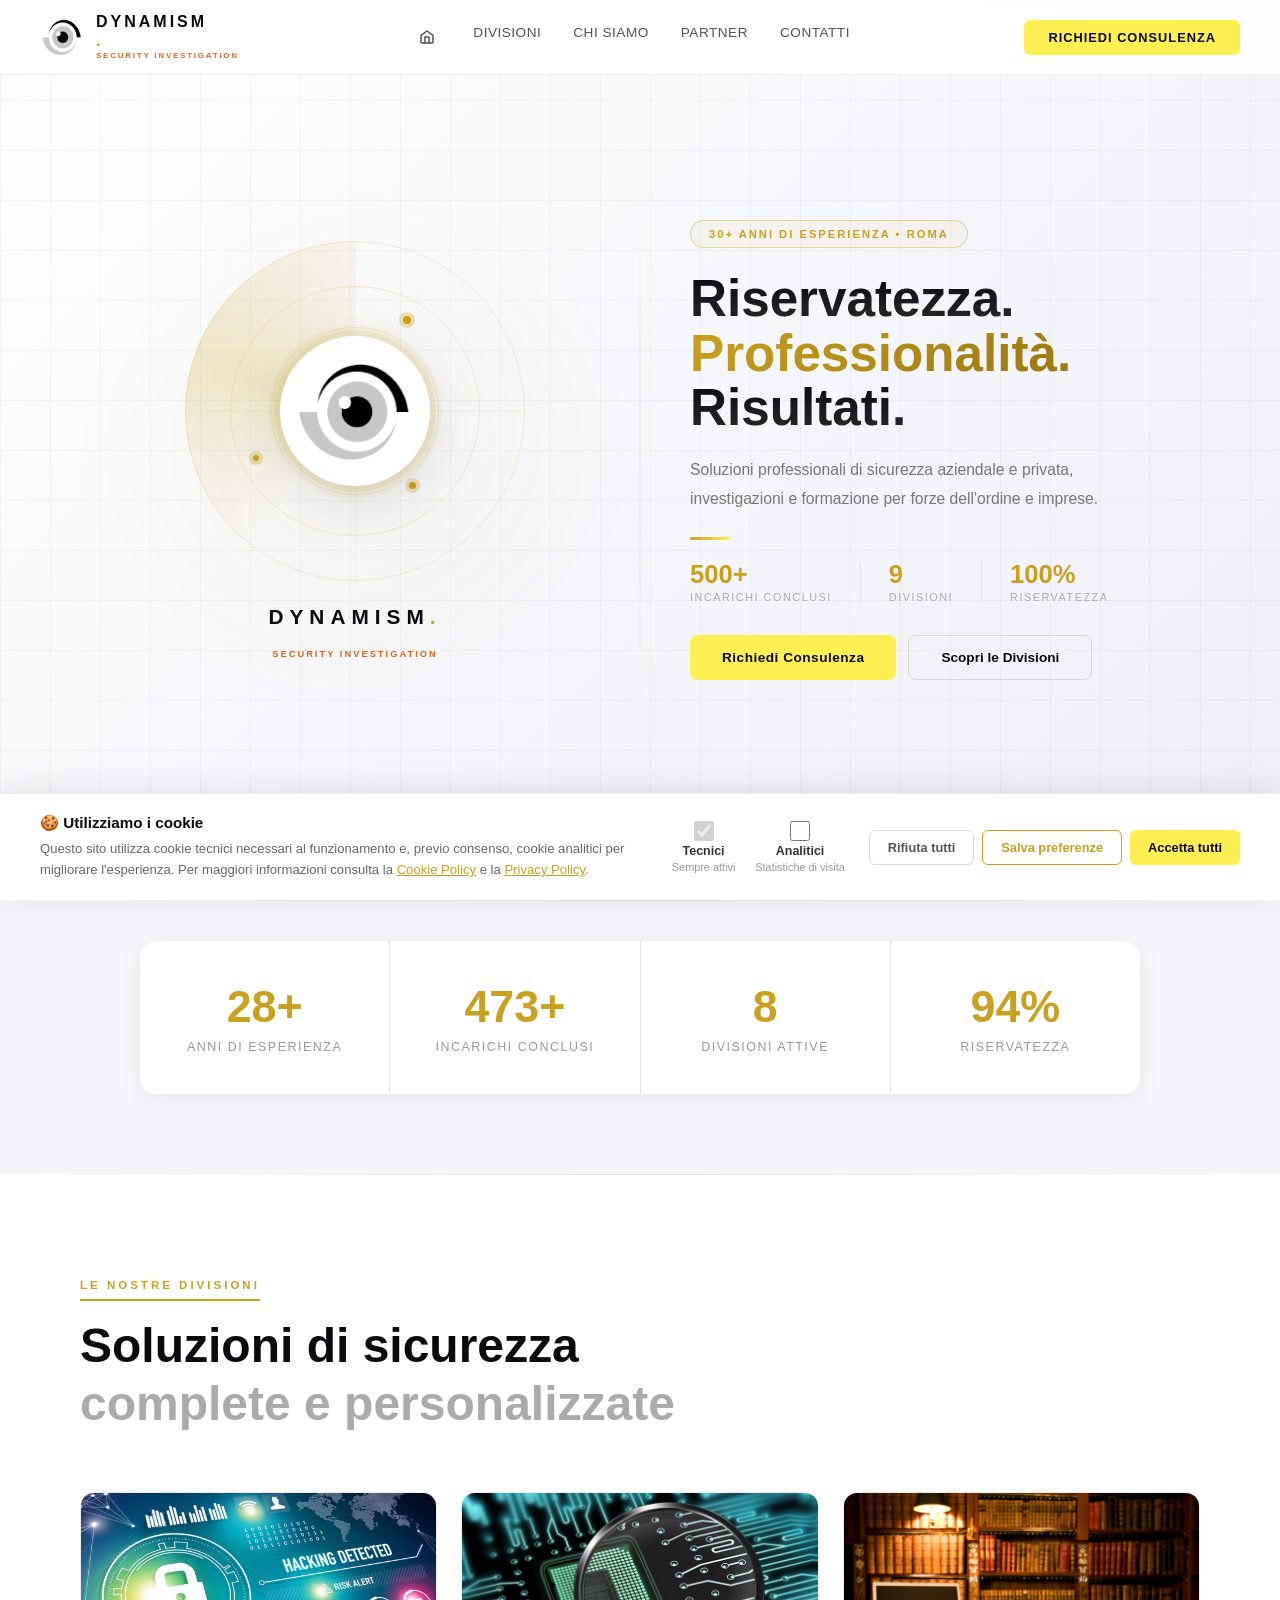
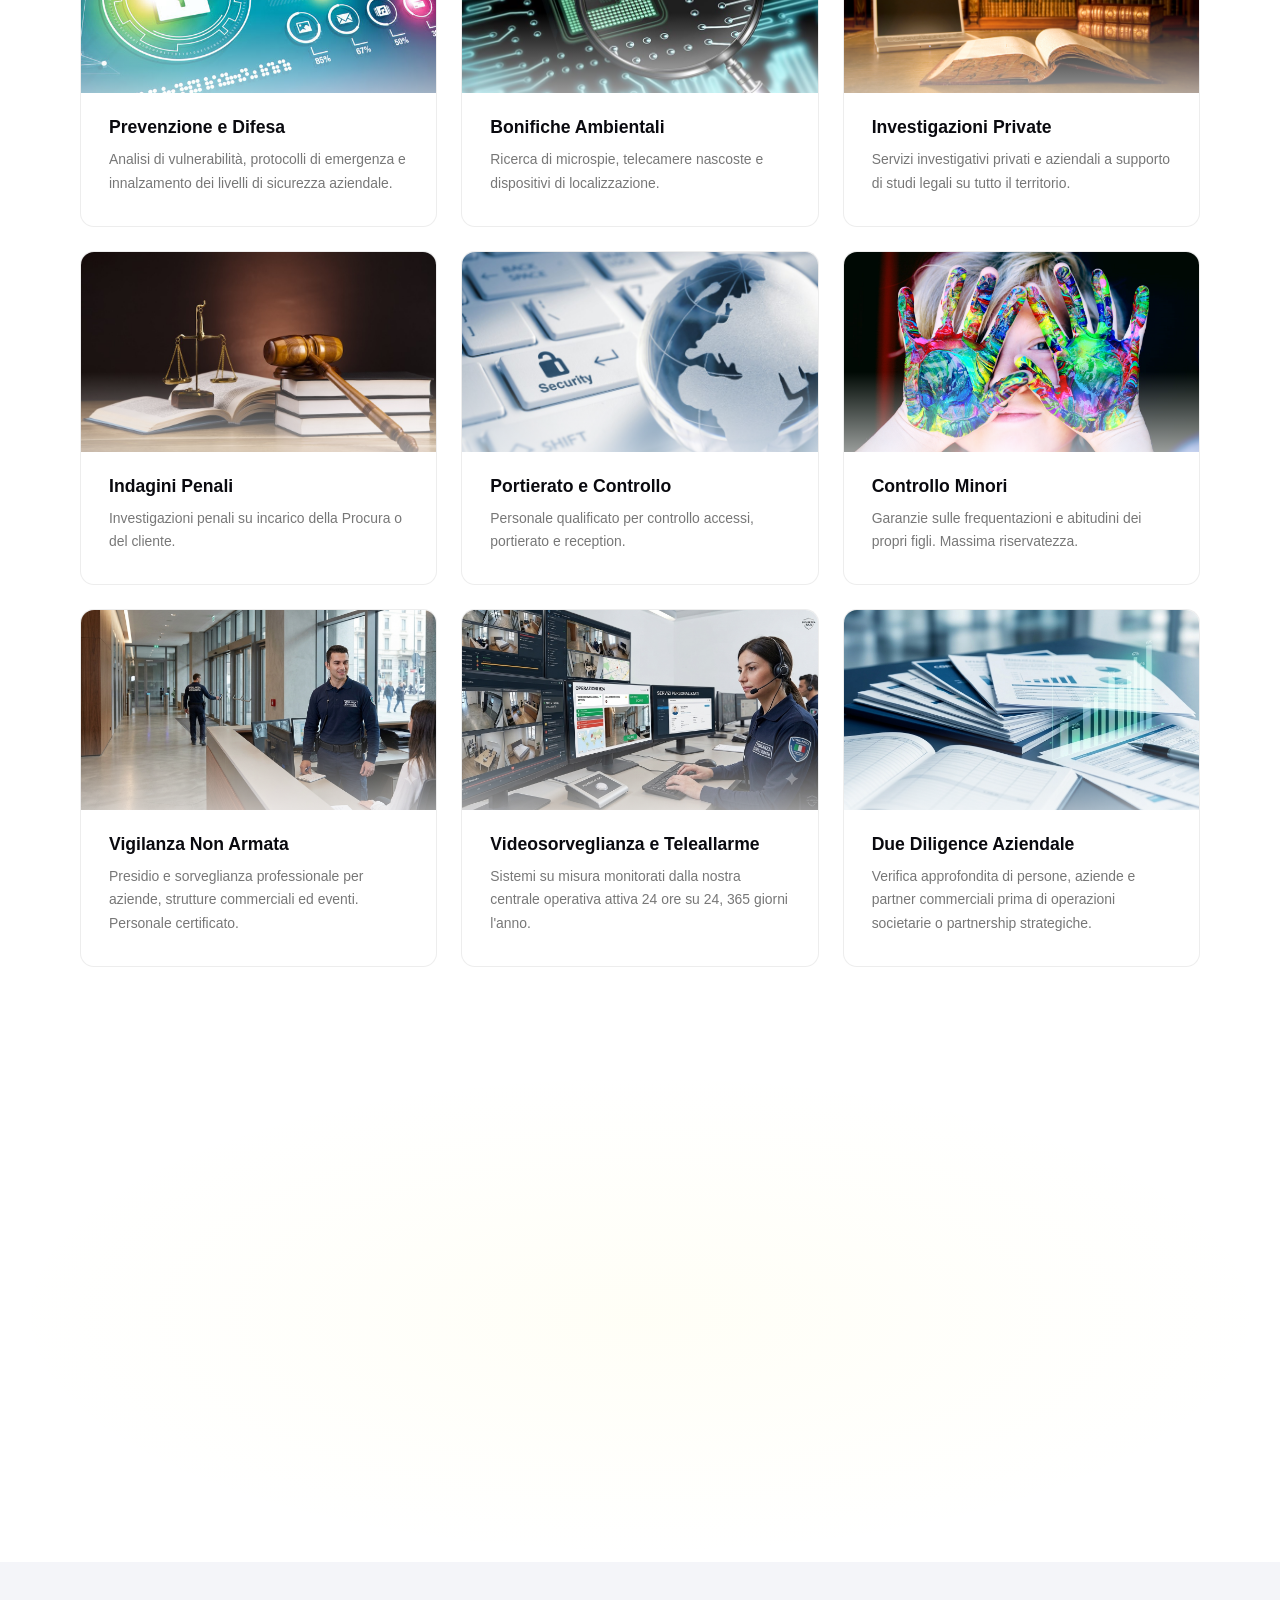
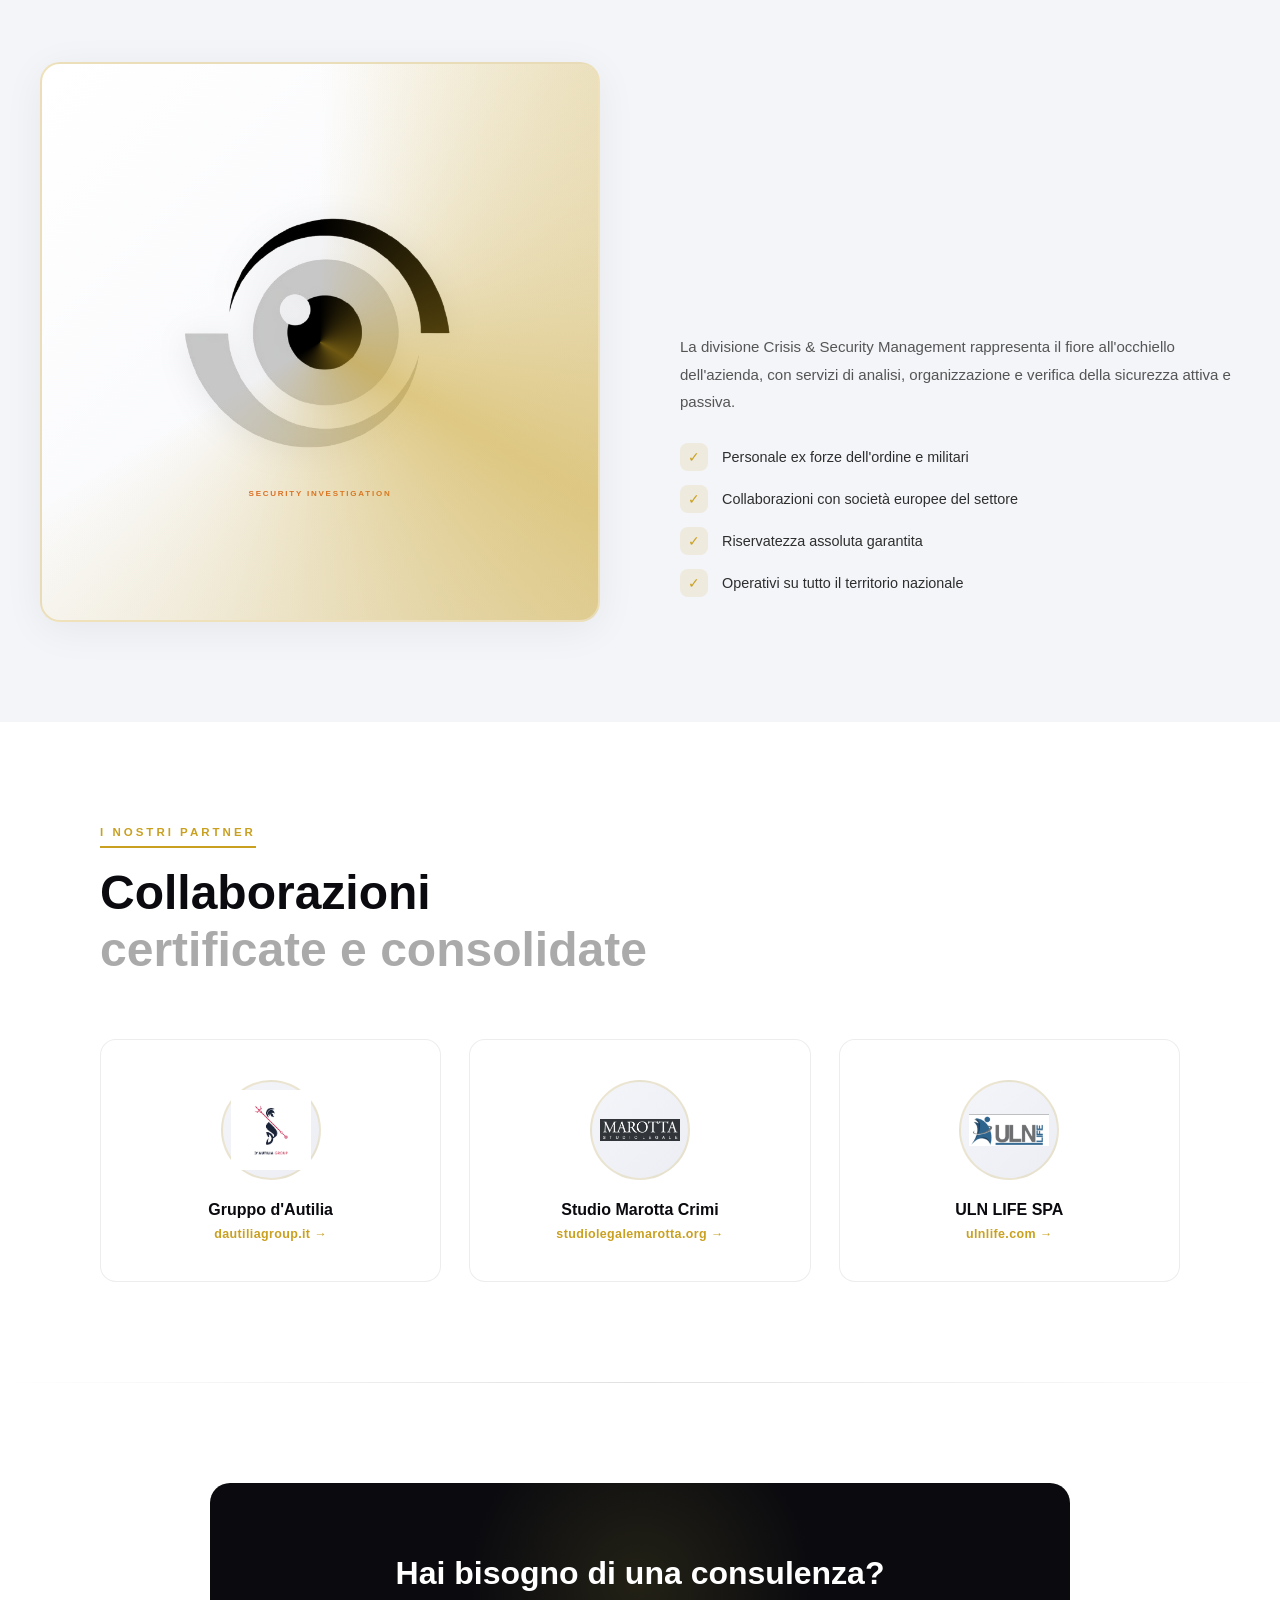
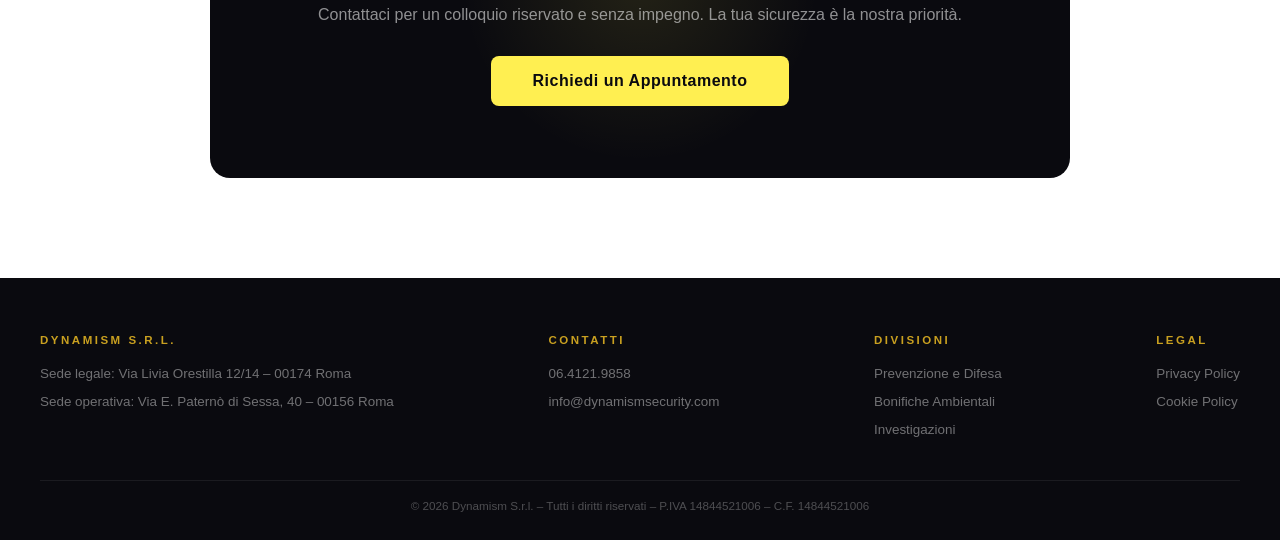
==== commit a0b789db: "Nav: aggiungi pulsante home (icona casa) in prima posizione Co-Authored-By: Claude Sonnet 4.6 <norep" ====
--- a/index.html
+++ b/index.html
@@ -183,6 +183,7 @@
     </div>
   </div>
   <div class="nav-links" id="navLinks">
+    <a href="#" class="nav-home" onclick="window.scrollTo({top:0,behavior:'smooth'});return false;" aria-label="Torna in cima"><svg xmlns="http://www.w3.org/2000/svg" width="16" height="16" viewBox="0 0 24 24" fill="none" stroke="currentColor" stroke-width="2.2" stroke-linecap="round" stroke-linejoin="round"><path d="M3 9.5L12 3l9 6.5V20a1 1 0 0 1-1 1H4a1 1 0 0 1-1-1V9.5z"/><path d="M9 21V12h6v9"/></svg></a>
     <a href="#servizi">Divisioni</a>
     <a href="#chi-siamo">Chi Siamo</a>
     <!-- <a href="#formazione">Formazione</a> -->
--- a/css/style.css
+++ b/css/style.css
@@ -32,6 +32,8 @@
 .brand-tagline{font-family:'Orbitron',sans-serif;font-weight:700;font-size:0.5rem;letter-spacing:0.22em;text-transform:uppercase;color:#E06321;}
 .nav-links{display:flex;gap:32px;font-size:0.85rem;font-weight:500;letter-spacing:0.5px;text-transform:uppercase;}
 .nav-links a{color:#0a0a0f;opacity:0;transition:0.3s;transform:translateY(-10px);}
+.nav-home{display:flex;align-items:center;padding:4px 6px;border-radius:6px;}
+.nav-home:hover{color:#c9a020 !important;background:rgba(201,160,32,0.08);}
 .nav-links a.visible{opacity:0.7;transform:translateY(0);}
 .nav-links a:hover{opacity:1;color:#c9a020;}
 .nav-cta{padding:10px 24px;background:#ffef51;color:#0a0a0f;font-weight:700;font-size:0.8rem;border-radius:6px;text-transform:uppercase;letter-spacing:1px;transition:0.3s;cursor:pointer;border:none;opacity:0;animation:fadeIn 0.8s 2s forwards;}
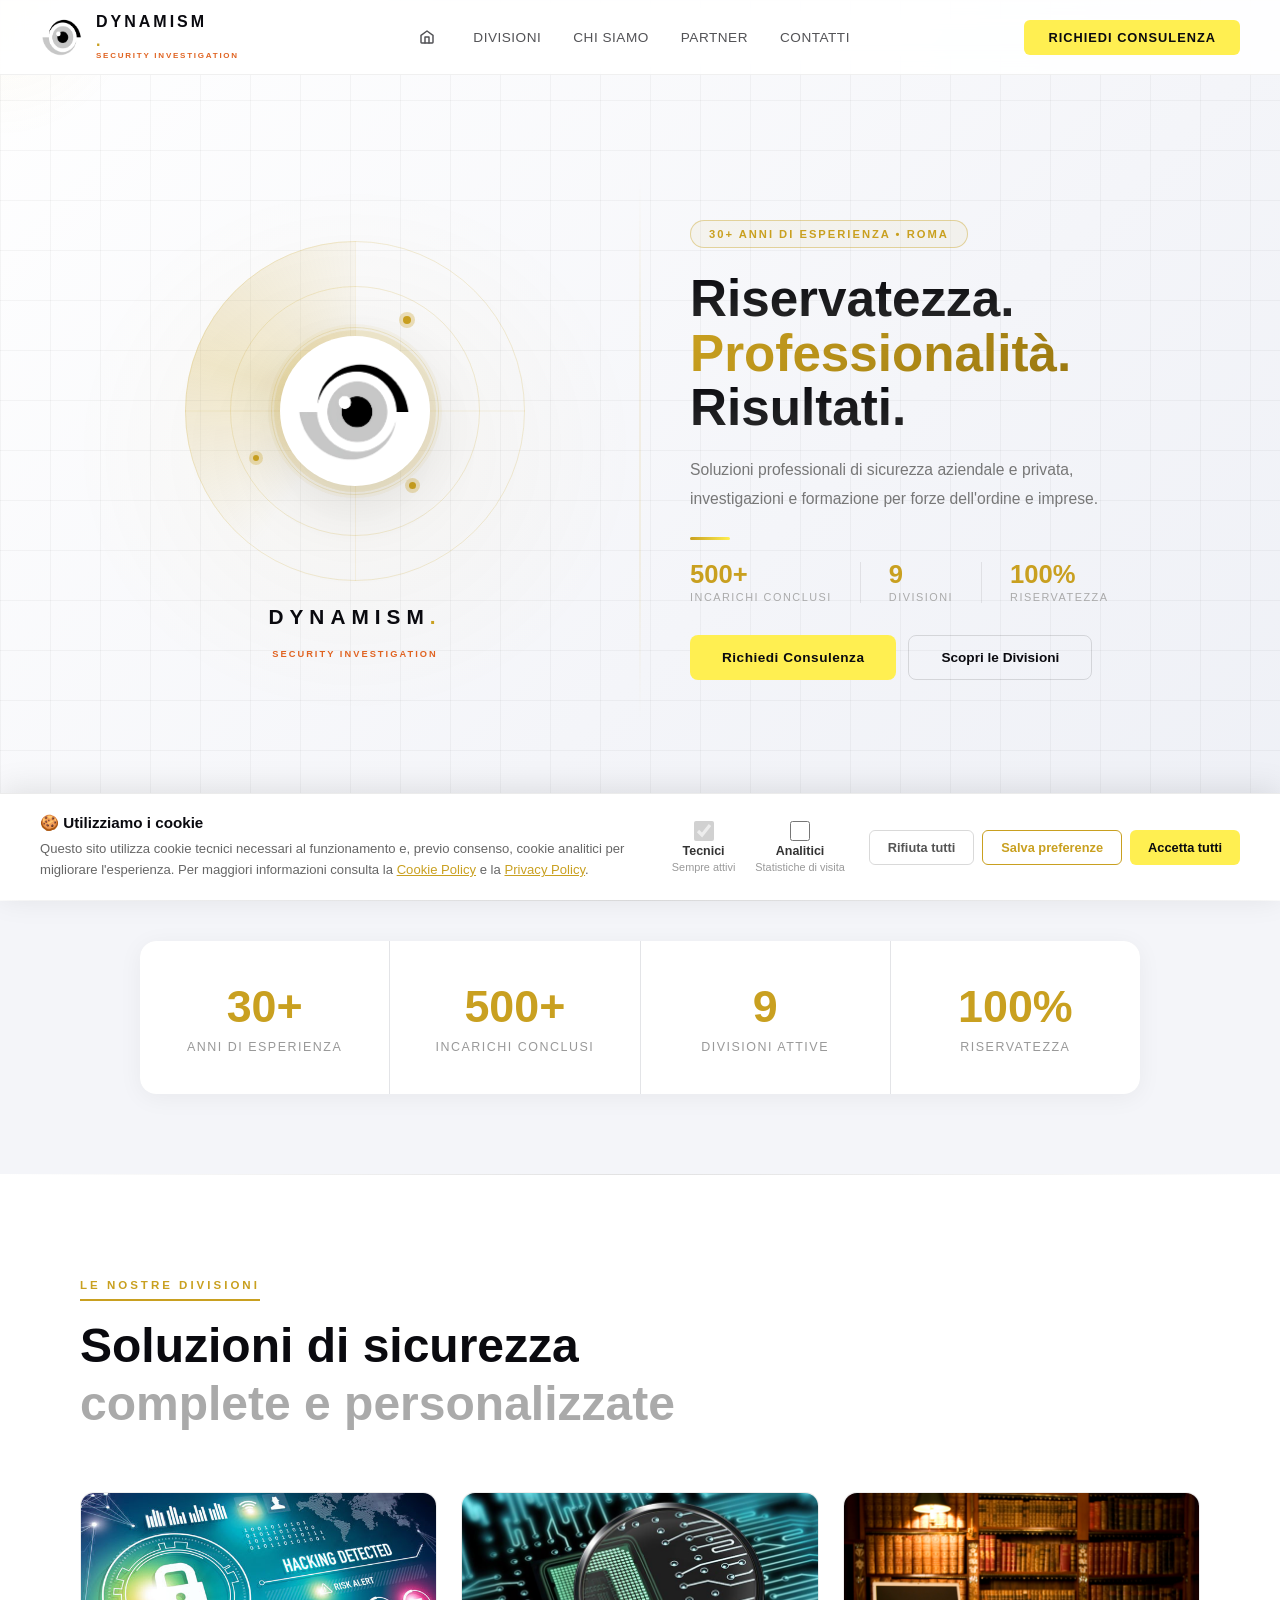
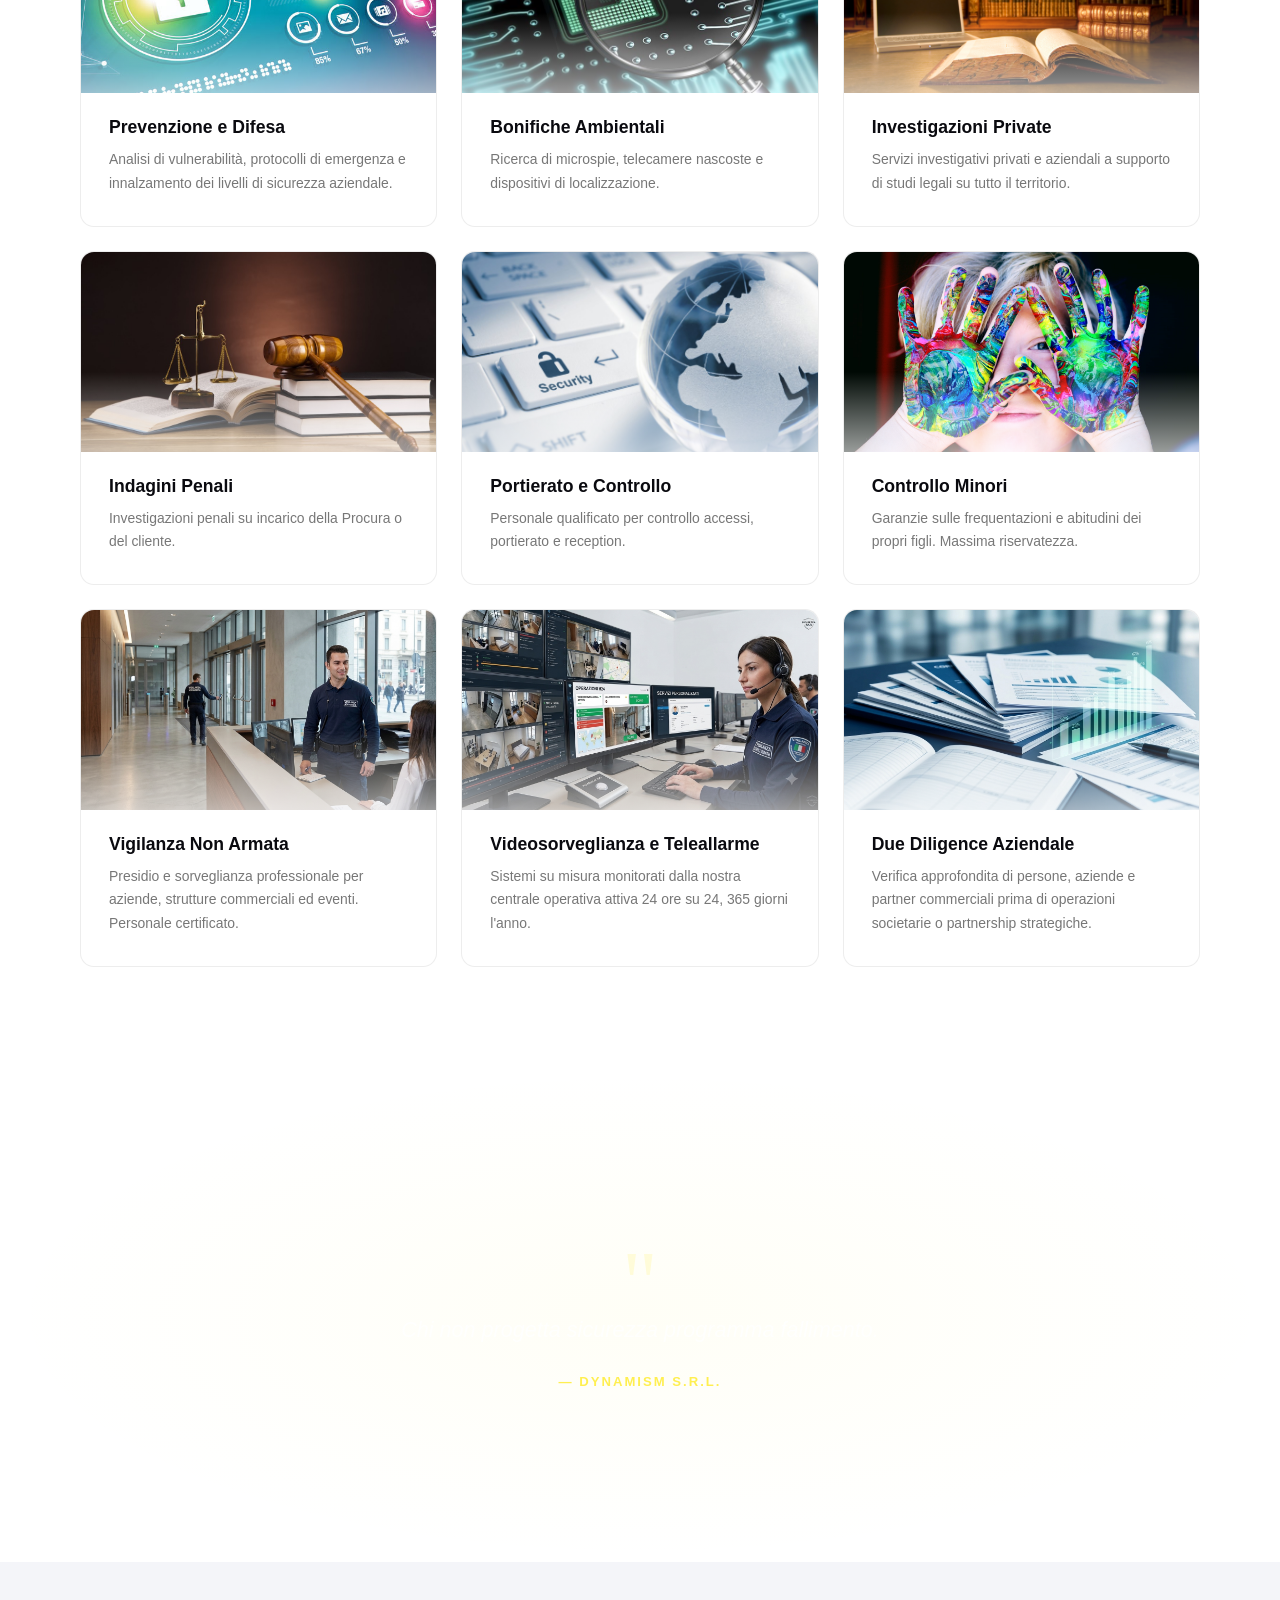
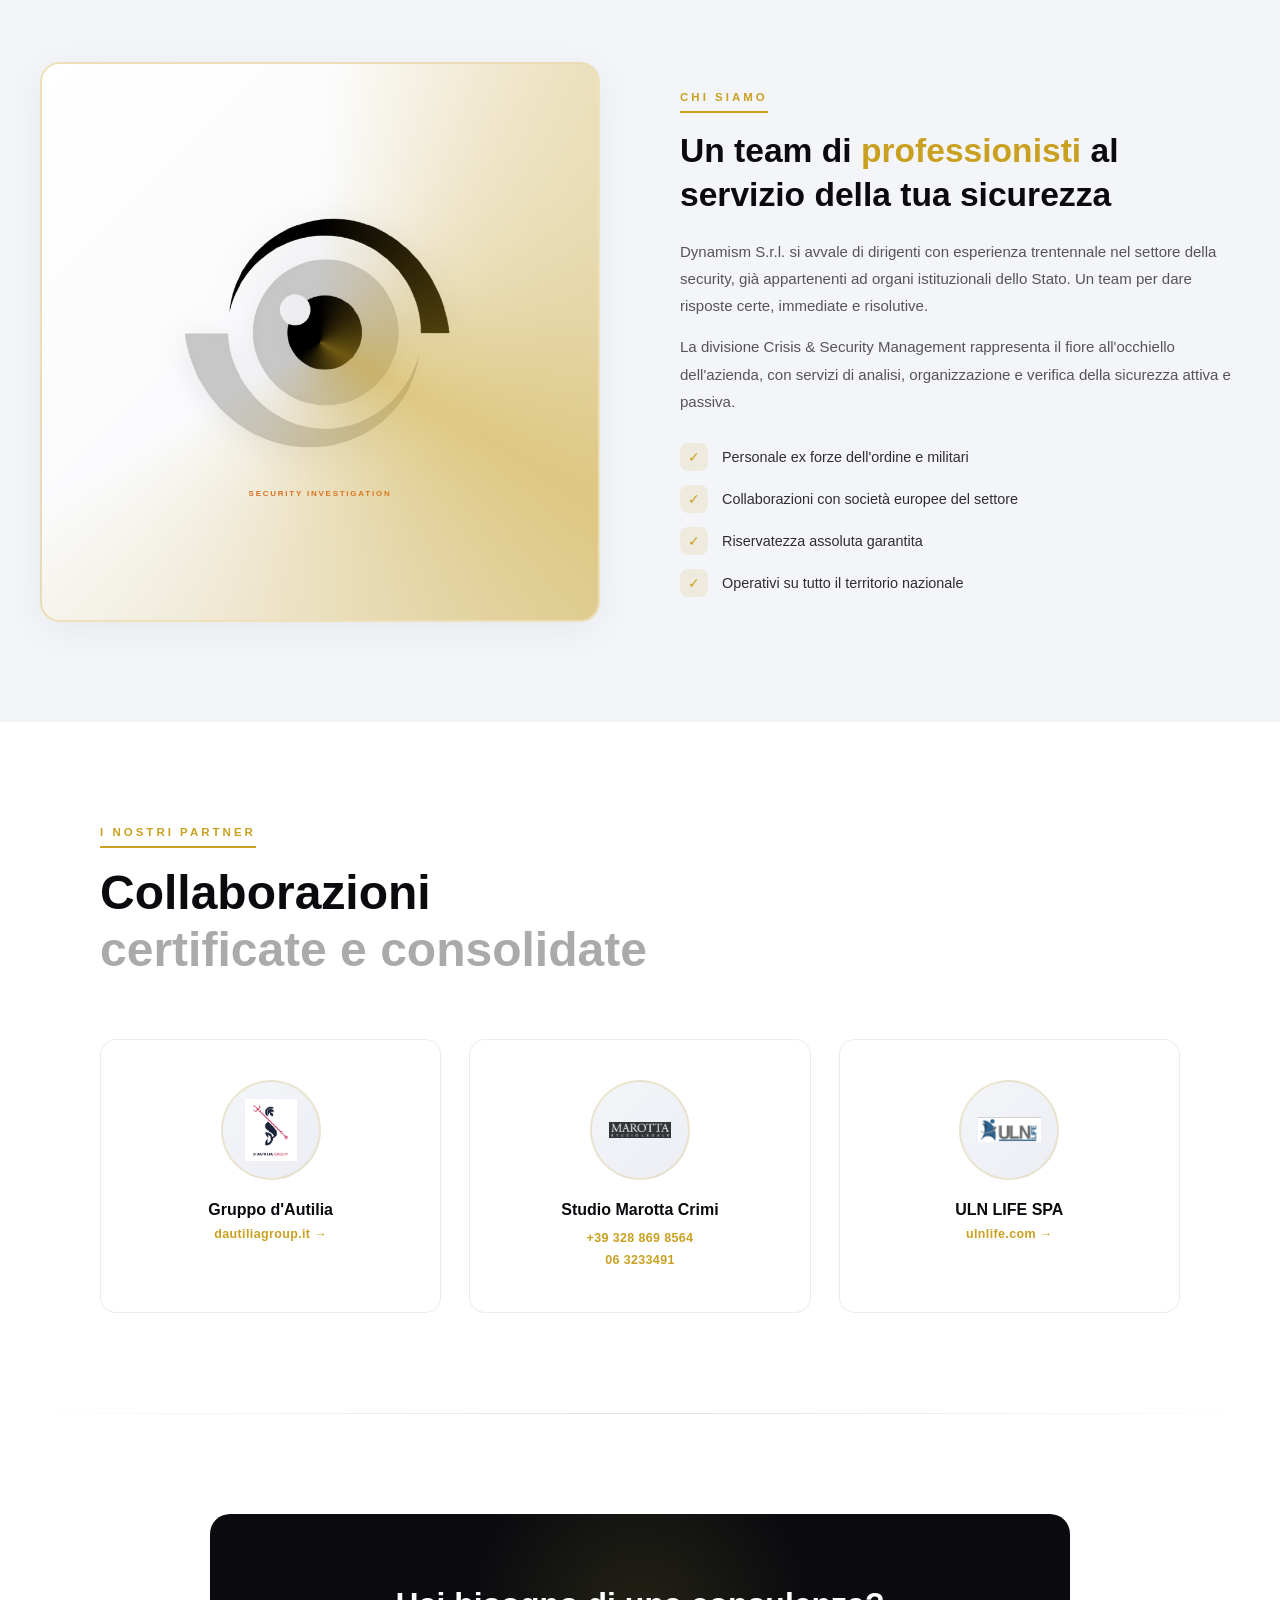
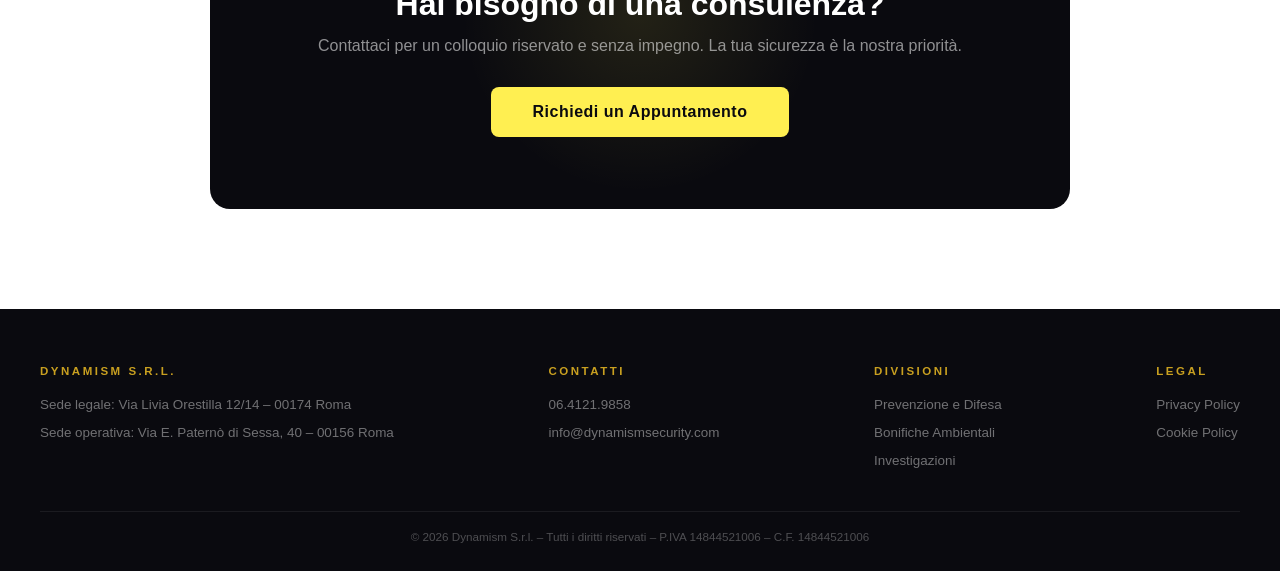
==== commit 26a89ab5: "Aggiungi favicon e numeri di telefono partner Marotta - Favicon: link tag con logo-circ.png per brow" ====
--- a/index.html
+++ b/index.html
@@ -82,6 +82,11 @@
 }
 </script>
 
+<!-- FAVICON -->
+<link rel="icon" type="image/png" sizes="32x32" href="images/logo-circ.png">
+<link rel="icon" type="image/png" sizes="16x16" href="images/logo-circ.png">
+<link rel="apple-touch-icon" sizes="180x180" href="images/logo-circ.png">
+
 <link rel="stylesheet" href="css/style.css">
 </head>
 <body>
@@ -413,15 +418,16 @@
       </div>
     </a>
 
-    <a class="partner-card reveal reveal-delay-2" href="http://www.studiolegalemarotta.org/" target="_blank" rel="noopener noreferrer">
+    <div class="partner-card reveal reveal-delay-2">
       <div class="partner-logo-wrap">
         <img src="images/Marotta.png" alt="Studio Marotta Crimi" class="partner-logo-img">
       </div>
       <div class="partner-info">
         <div class="partner-name">Studio Marotta Crimi</div>
-        <div class="partner-link">studiolegalemarotta.org →</div>
-      </div>
-    </a>
+        <a class="partner-tel" href="tel:+393288698564">+39 328 869 8564</a>
+        <a class="partner-tel" href="tel:+390632334917">06 3233491</a>
+      </div>
+    </div>
 
     <a class="partner-card reveal reveal-delay-3" href="https://www.ulnlife.com/" target="_blank" rel="noopener noreferrer">
       <div class="partner-logo-wrap">
--- a/css/style.css
+++ b/css/style.css
@@ -30,7 +30,7 @@
 .logo span{color:#c9a020;}
 .logo-text-block{display:flex;flex-direction:column;gap:3px;line-height:1;}
 .brand-tagline{font-family:'Orbitron',sans-serif;font-weight:700;font-size:0.5rem;letter-spacing:0.22em;text-transform:uppercase;color:#E06321;}
-.nav-links{display:flex;gap:32px;font-size:0.85rem;font-weight:500;letter-spacing:0.5px;text-transform:uppercase;}
+.nav-links{display:flex;align-items:center;gap:32px;font-size:0.85rem;font-weight:500;letter-spacing:0.5px;text-transform:uppercase;}
 .nav-links a{color:#0a0a0f;opacity:0;transition:0.3s;transform:translateY(-10px);}
 .nav-home{display:flex;align-items:center;padding:4px 6px;border-radius:6px;}
 .nav-home:hover{color:#c9a020 !important;background:rgba(201,160,32,0.08);}
@@ -384,14 +384,16 @@
 .partner-card::before{content:'';position:absolute;top:0;left:0;right:0;height:3px;background:#c9a020;transform:scaleX(0);transform-origin:left;transition:transform 0.4s cubic-bezier(0.16,1,0.3,1);}
 .partner-card:hover{border-color:rgba(201,160,32,0.3);transform:translateY(-5px);box-shadow:0 16px 48px rgba(0,0,0,0.08);}
 .partner-card:hover::before{transform:scaleX(1);}
-.partner-logo-wrap{width:100px;height:100px;border-radius:50%;background:linear-gradient(135deg,#f4f5f9,#eceef4);border:2px solid rgba(201,160,32,0.18);display:flex;align-items:center;justify-content:center;transition:0.4s;}
+.partner-logo-wrap{width:100px;height:100px;border-radius:50%;background:linear-gradient(135deg,#f4f5f9,#eceef4);border:2px solid rgba(201,160,32,0.18);display:flex;align-items:center;justify-content:center;transition:0.4s;overflow:hidden;}
 .partner-card:hover .partner-logo-wrap{border-color:rgba(201,160,32,0.5);box-shadow:0 0 0 6px rgba(201,160,32,0.07);}
 .partner-initials{font-family:'Orbitron',sans-serif;font-size:1rem;font-weight:700;color:#c9a020;letter-spacing:0.08em;}
-.partner-logo-img{width:80px;height:80px;object-fit:contain;filter:grayscale(20%);transition:filter 0.3s;}
+.partner-logo-img{width:65%;height:65%;object-fit:contain;filter:grayscale(20%);transition:filter 0.3s;}
 .partner-card:hover .partner-logo-img{filter:grayscale(0);}
 .partner-info{text-align:center;}
 .partner-name{font-size:1rem;font-weight:700;color:#0a0a0f;margin-bottom:6px;line-height:1.3;}
 .partner-link{font-size:0.78rem;color:#c9a020;font-weight:600;letter-spacing:0.03em;}
+.partner-tel{display:block;font-size:0.78rem;color:#c9a020;font-weight:600;letter-spacing:0.03em;text-decoration:none;line-height:1.8;}
+.partner-tel:hover{color:#E06321;}
 @media(max-width:768px){
   .partners-section{padding:60px 20px;}
   .partners-grid{grid-template-columns:1fr;max-width:380px;margin-left:auto;margin-right:auto;}
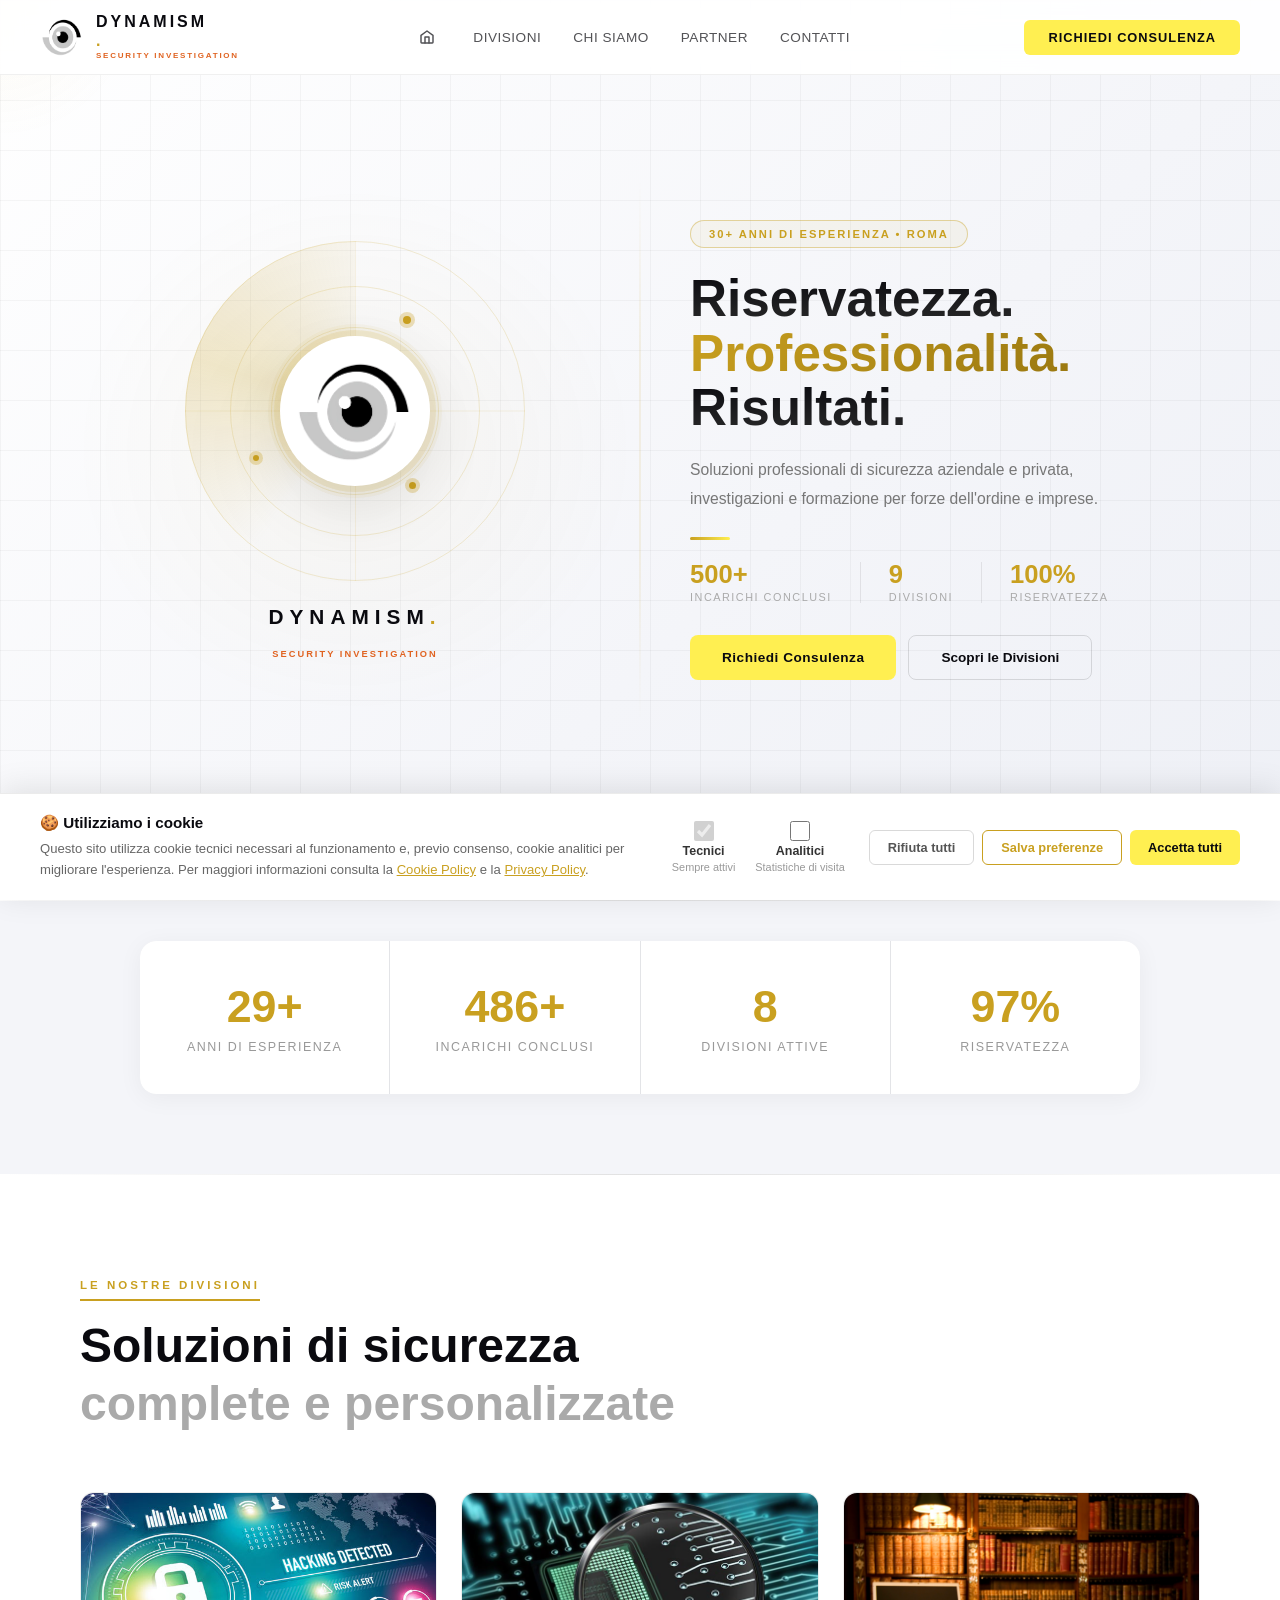
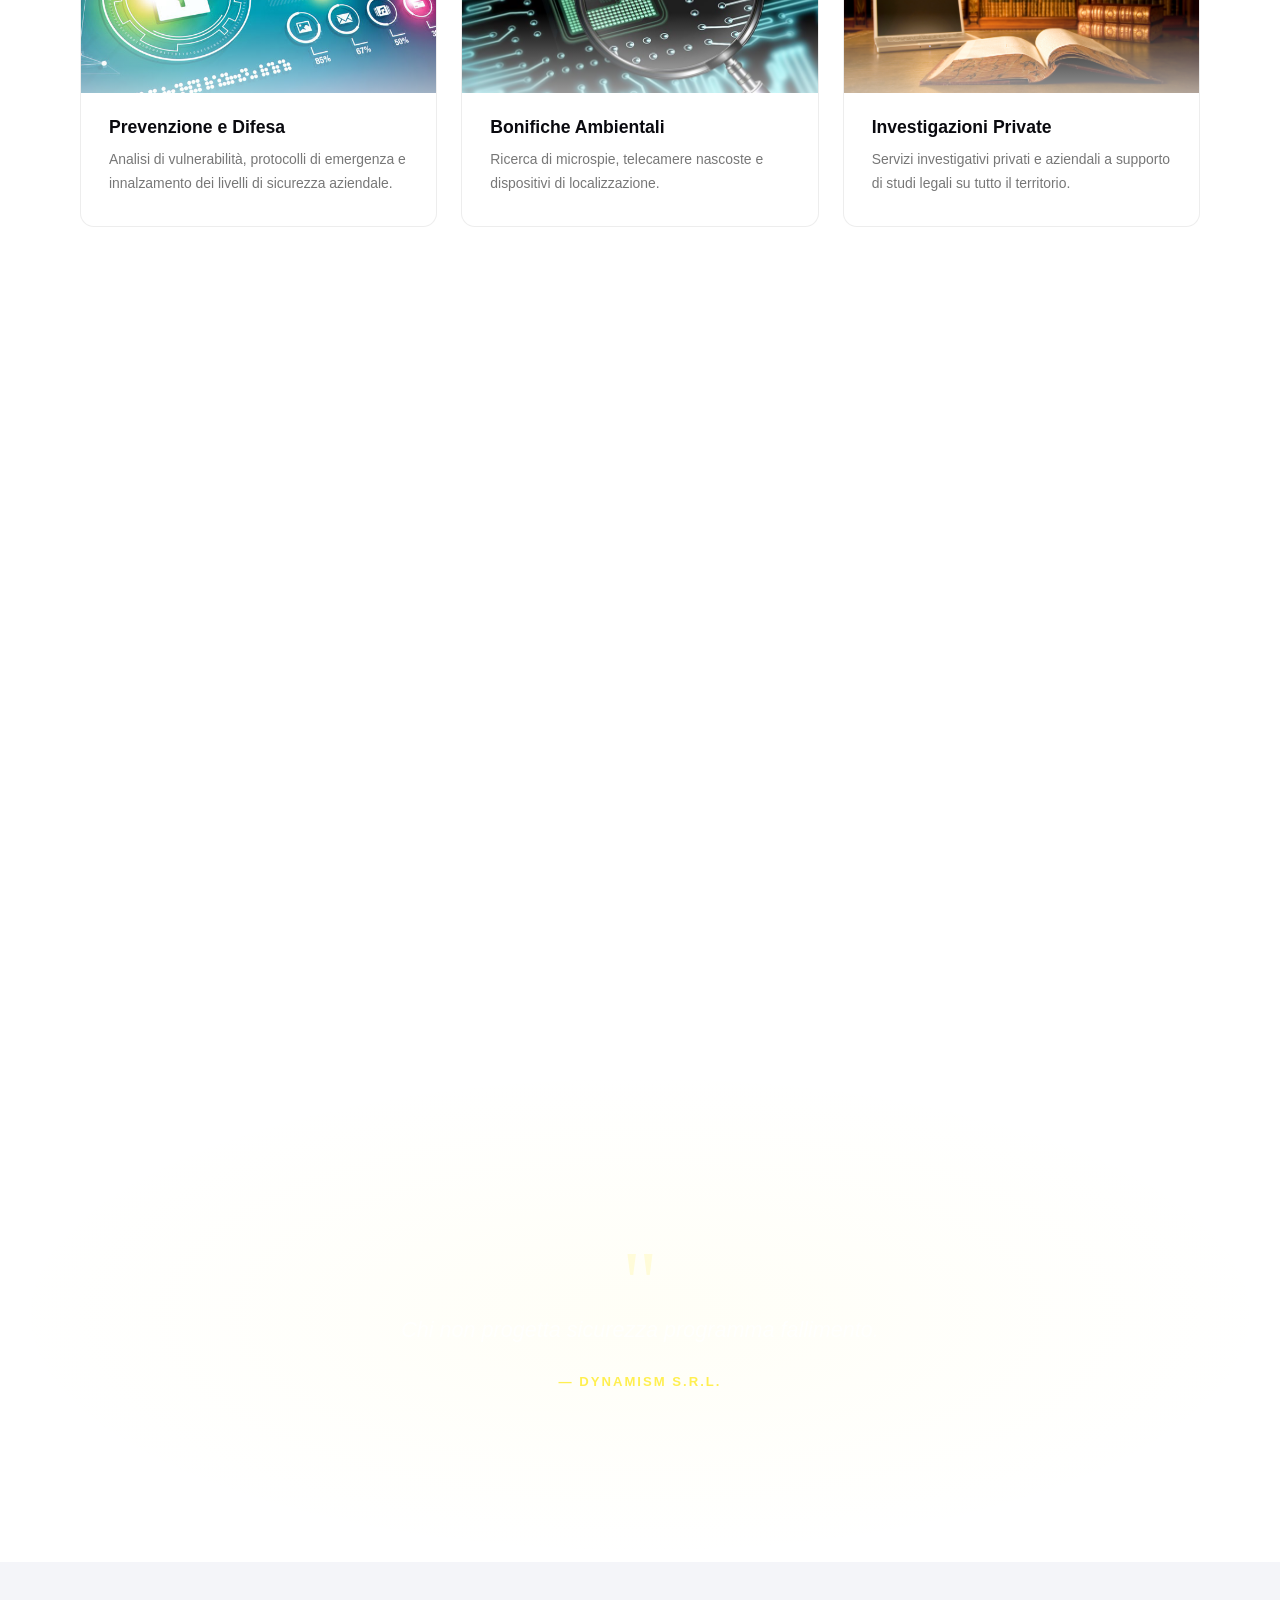
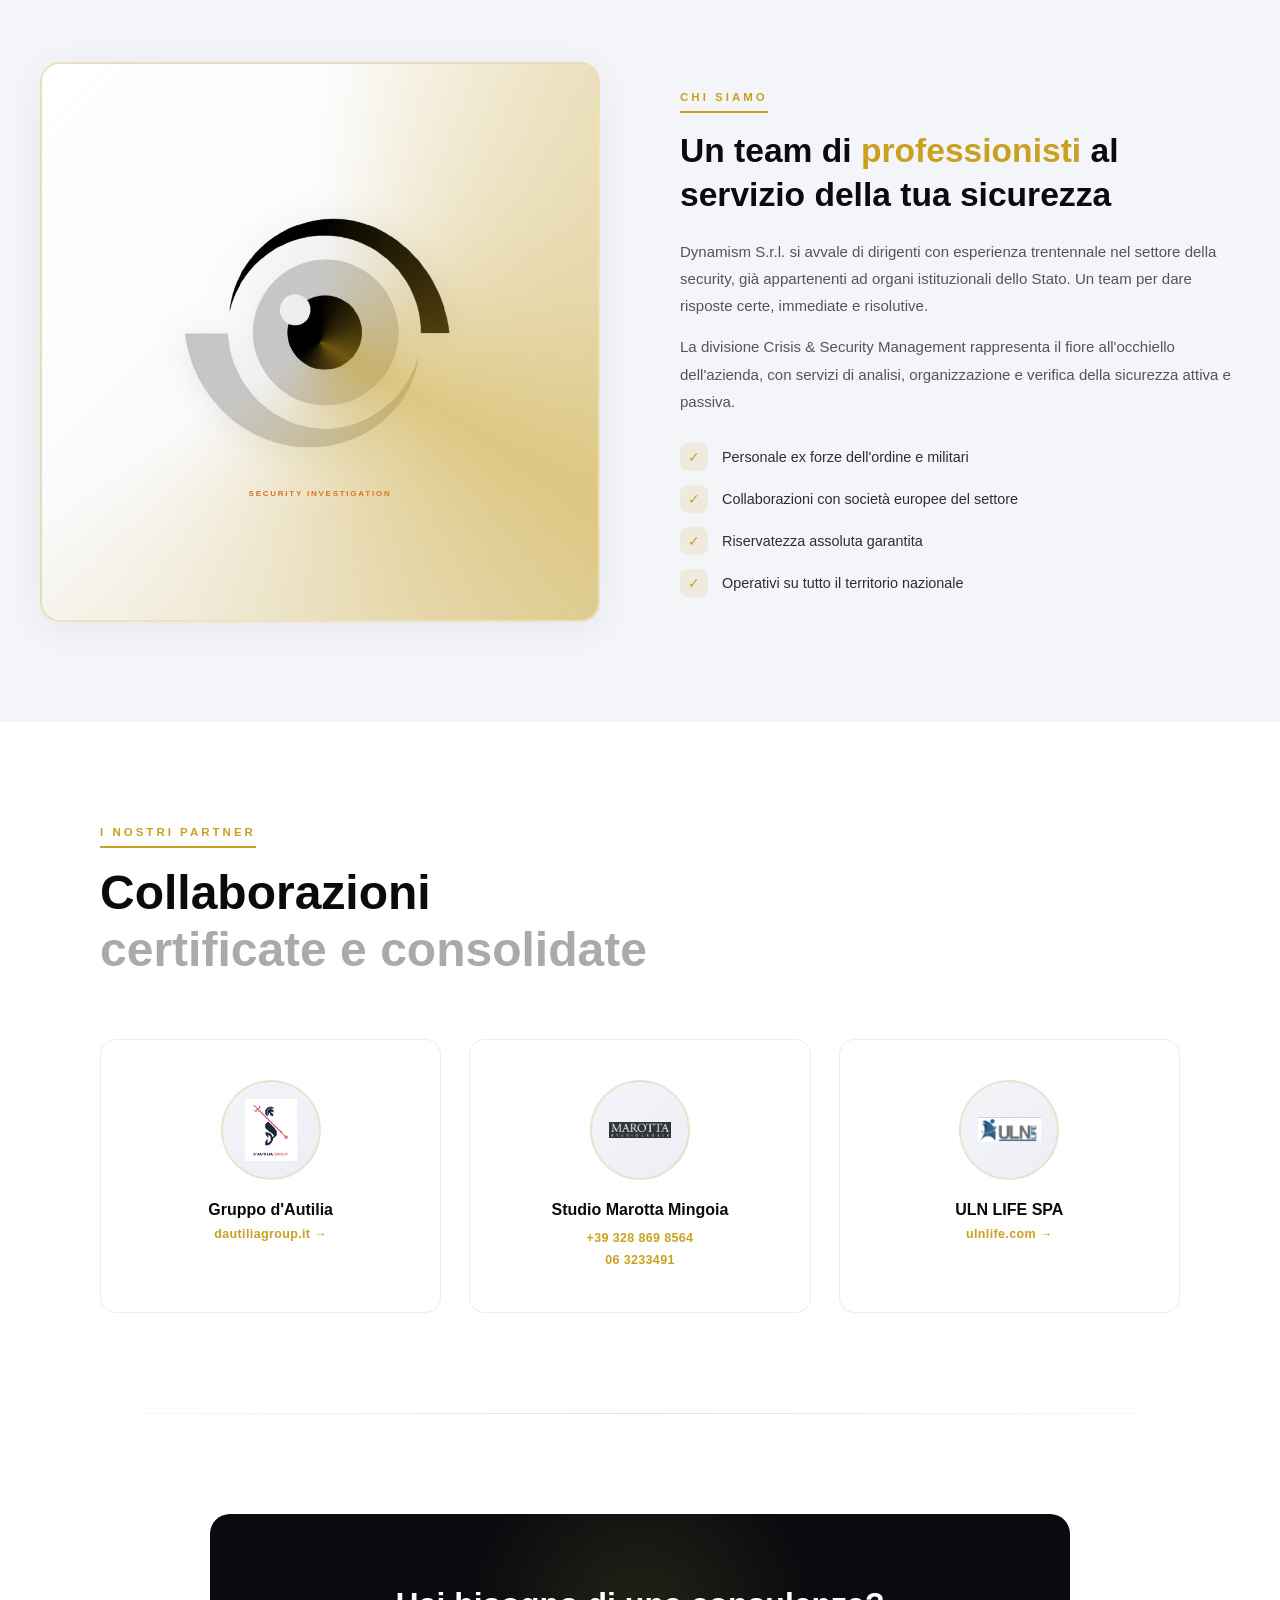
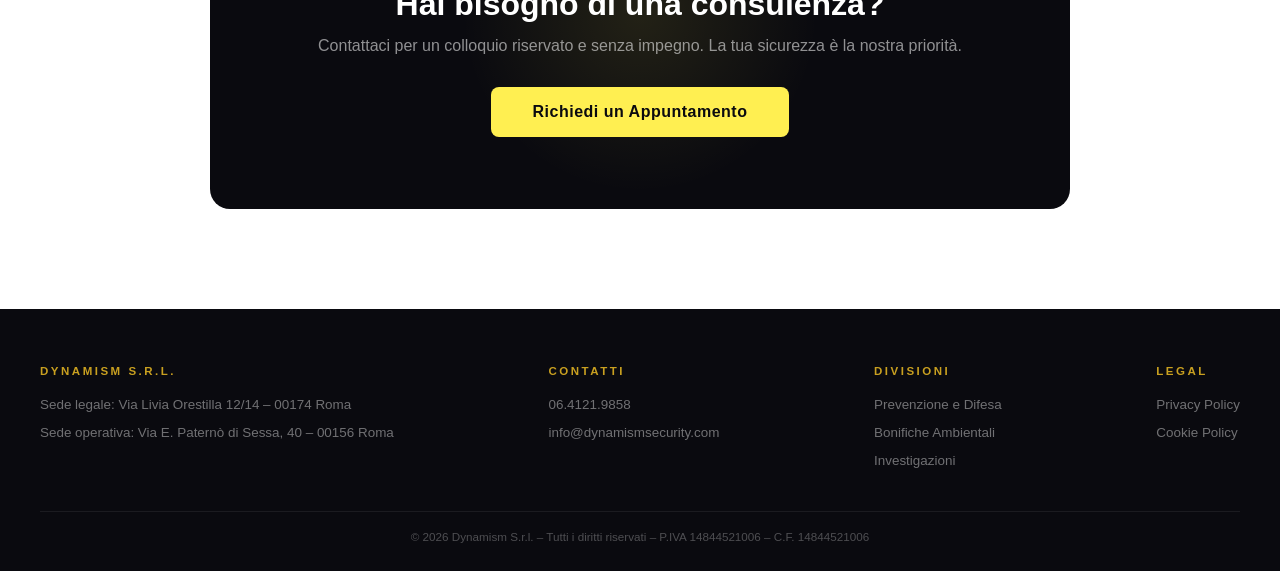
==== commit 6d9084cc: "Correggi nome partner: Studio Marotta Mingoia Co-Authored-By: Claude Sonnet 4.6 <noreply@anthropic.c" ====
--- a/index.html
+++ b/index.html
@@ -420,10 +420,10 @@
 
     <div class="partner-card reveal reveal-delay-2">
       <div class="partner-logo-wrap">
-        <img src="images/Marotta.png" alt="Studio Marotta Crimi" class="partner-logo-img">
+        <img src="images/Marotta.png" alt="Studio Marotta Mingoia" class="partner-logo-img">
       </div>
       <div class="partner-info">
-        <div class="partner-name">Studio Marotta Crimi</div>
+        <div class="partner-name">Studio Marotta Mingoia</div>
         <a class="partner-tel" href="tel:+393288698564">+39 328 869 8564</a>
         <a class="partner-tel" href="tel:+390632334917">06 3233491</a>
       </div>
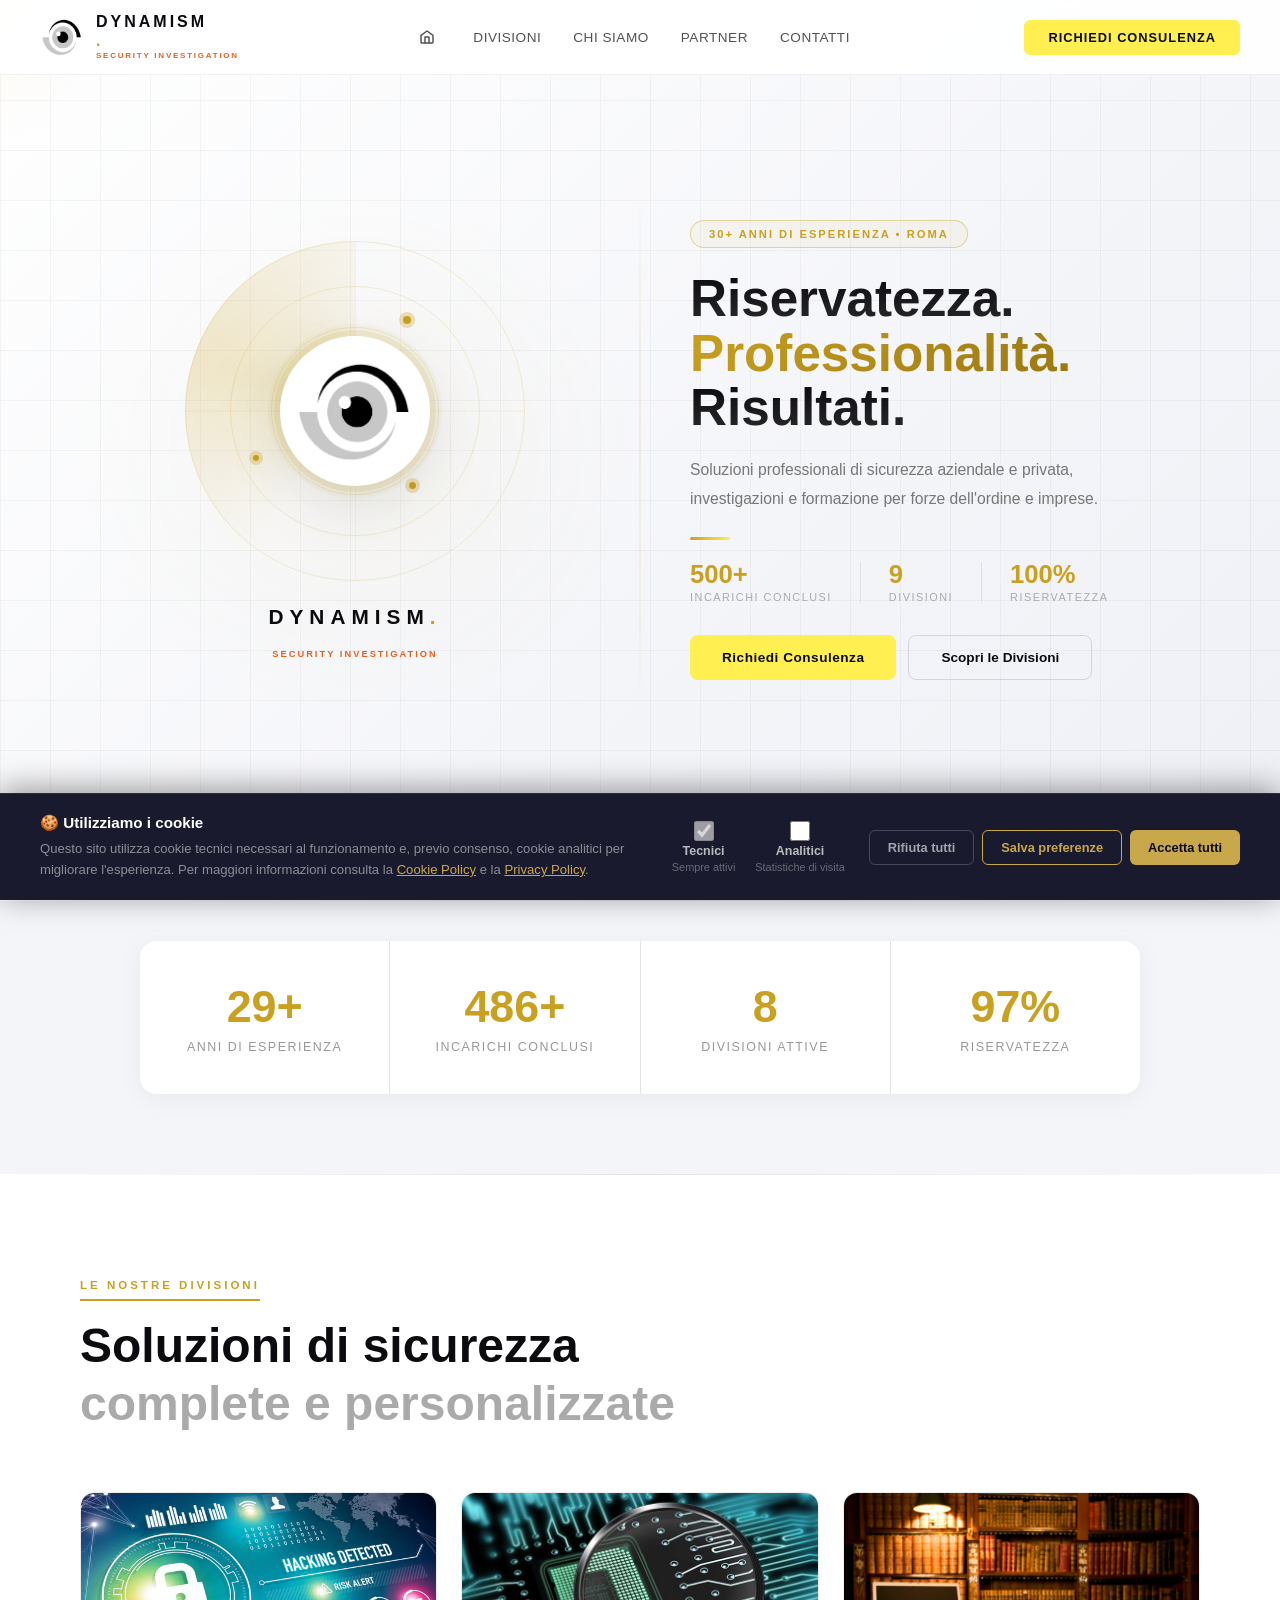
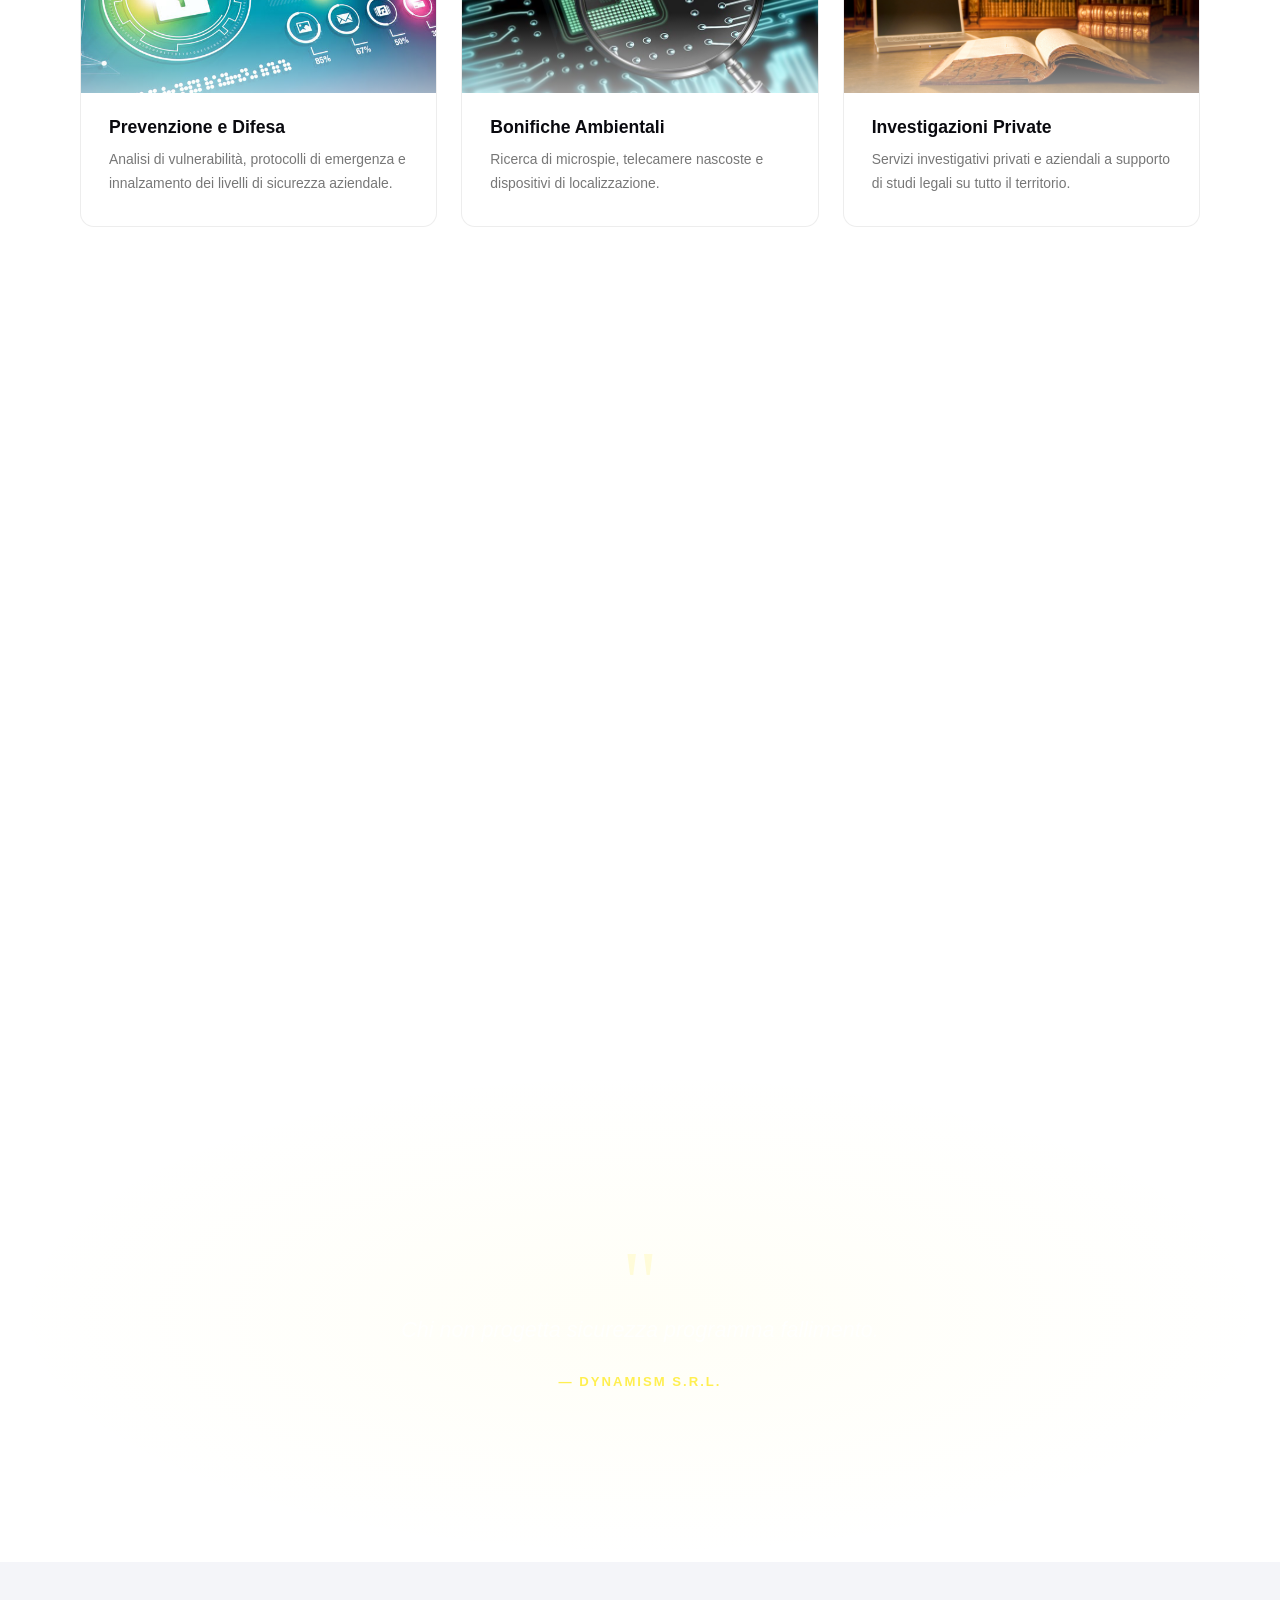
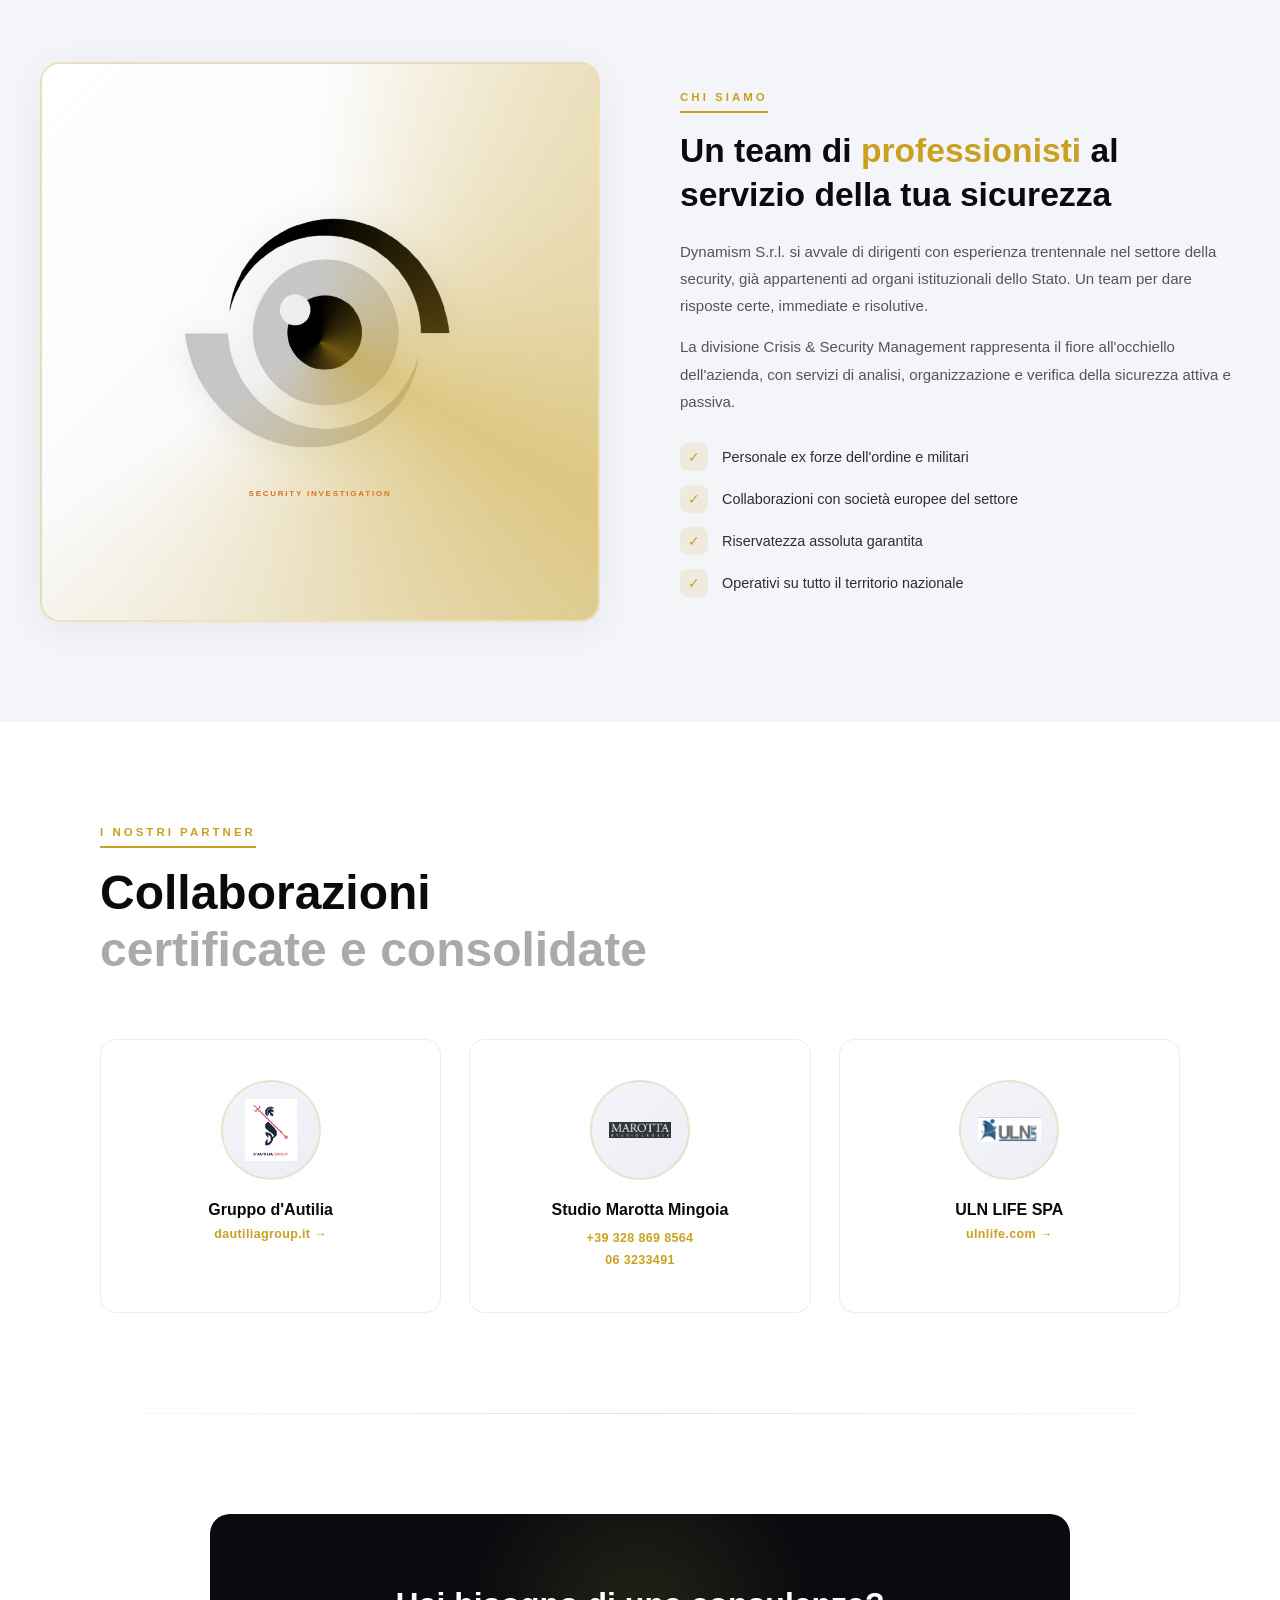
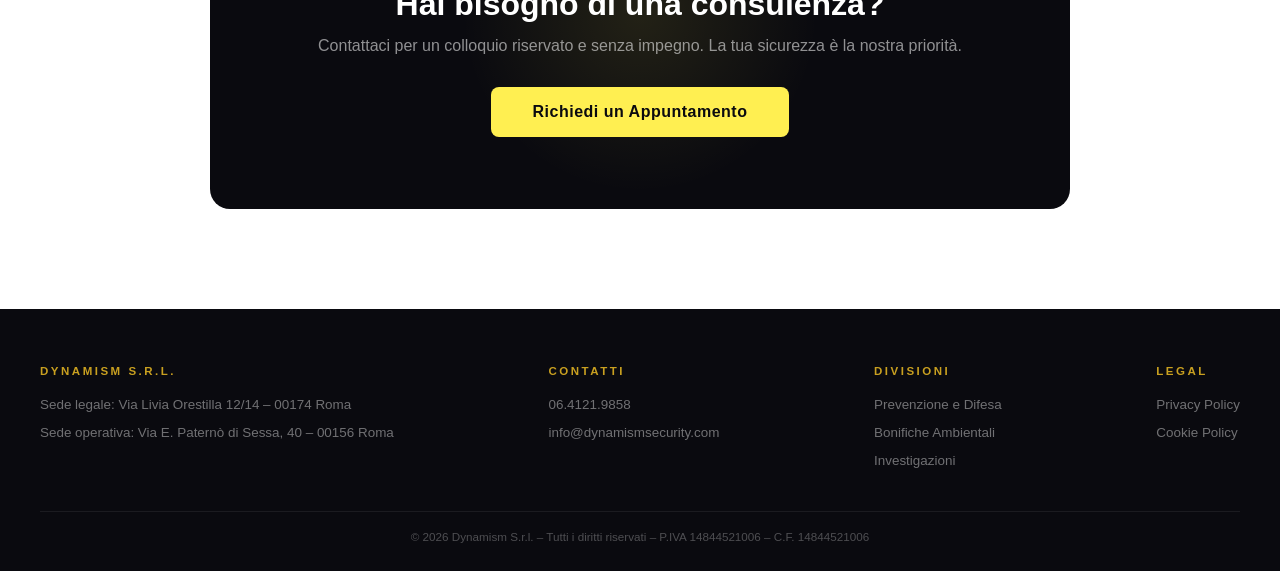
==== commit 7c038eef: "Integra Formspree per invio email dal form contatti - submitContactForm() ora invia i dati via fetch" ====
--- a/index.html
+++ b/index.html
@@ -12,7 +12,7 @@
 <link rel="canonical" href="https://dynamismsecurity.com/">
 
 <!-- SECURITY -->
-<meta http-equiv="Content-Security-Policy" content="default-src 'self'; script-src 'self' 'unsafe-inline'; style-src 'self' 'unsafe-inline'; img-src 'self' data: https:; font-src 'self'; connect-src 'self'; frame-ancestors 'none';">
+<meta http-equiv="Content-Security-Policy" content="default-src 'self'; script-src 'self' 'unsafe-inline'; style-src 'self' 'unsafe-inline'; img-src 'self' data: https:; font-src 'self'; connect-src 'self' https://formspree.io; frame-ancestors 'none';">
 <meta http-equiv="X-Content-Type-Options" content="nosniff">
 <meta name="referrer" content="strict-origin-when-cross-origin">
 
--- a/css/style.css
+++ b/css/style.css
@@ -426,3 +426,66 @@
   .cookie-banner-buttons{width:100%;}
   .cookie-btn-reject,.cookie-btn-custom,.cookie-btn-accept{flex:1;text-align:center;}
 }
+
+/* CONTACT FORM MODAL */
+.contact-overlay{position:fixed;inset:0;background:rgba(0,0,0,0);z-index:1000;display:flex;align-items:center;justify-content:center;pointer-events:none;transition:background 0.4s;padding:20px;}
+.contact-overlay.open{background:rgba(0,0,0,0.75);pointer-events:all;backdrop-filter:blur(8px);}
+.contact-modal{background:#ffffff;border-radius:20px;max-width:620px;width:100%;max-height:92vh;overflow-y:auto;transform:scale(0.92) translateY(24px);opacity:0;transition:all 0.45s cubic-bezier(0.16,1,0.3,1);box-shadow:0 30px 80px rgba(0,0,0,0.5);position:relative;}
+.contact-overlay.open .contact-modal{transform:scale(1) translateY(0);opacity:1;}
+.contact-modal .modal-close{position:absolute;top:14px;right:14px;width:36px;height:36px;border-radius:50%;background:rgba(255,255,255,0.1);border:none;color:#fff;font-size:1rem;cursor:pointer;display:flex;align-items:center;justify-content:center;transition:0.3s;z-index:2;}
+.contact-modal .modal-close:hover{background:#c9a84c;color:#0a0a0f;}
+.contact-modal-header{background:linear-gradient(135deg,#0a0a0f,#1a1a2e);padding:36px 36px 28px;border-radius:20px 20px 0 0;text-align:center;}
+.contact-modal-logo img{width:56px;height:56px;border-radius:50%;margin-bottom:14px;}
+.contact-modal-header h2{font-size:1.5rem;font-weight:800;color:#ffffff;margin-bottom:8px;}
+.contact-modal-header p{font-size:0.88rem;color:rgba(255,255,255,0.5);line-height:1.6;}
+.contact-form{padding:28px 36px 36px;}
+.form-row{display:grid;grid-template-columns:1fr 1fr;gap:16px;}
+.form-group{display:flex;flex-direction:column;gap:6px;margin-bottom:16px;}
+.form-group label{font-size:0.78rem;font-weight:600;text-transform:uppercase;letter-spacing:1px;color:#0a0a0f;}
+.form-group input,.form-group select,.form-group textarea{padding:11px 14px;border:1.5px solid rgba(0,0,0,0.1);border-radius:8px;font-size:0.9rem;font-family:'Inter',sans-serif;color:#2e2e2e;background:#f9f9fb;transition:0.3s;outline:none;}
+.form-group input:focus,.form-group select:focus,.form-group textarea:focus{border-color:#c9a84c;background:#ffffff;box-shadow:0 0 0 3px rgba(201,168,76,0.12);}
+.form-group textarea{resize:vertical;min-height:100px;}
+.form-group select{appearance:none;background-image:url("data:image/svg+xml,%3Csvg xmlns='http://www.w3.org/2000/svg' width='12' height='8' viewBox='0 0 12 8'%3E%3Cpath d='M1 1l5 5 5-5' stroke='%23999' stroke-width='1.5' fill='none' stroke-linecap='round'/%3E%3C/svg%3E");background-repeat:no-repeat;background-position:right 14px center;}
+.form-privacy{display:flex;align-items:flex-start;gap:10px;margin-bottom:20px;font-size:0.8rem;color:#666;line-height:1.5;}
+.form-privacy input{width:16px;height:16px;flex-shrink:0;margin-top:2px;accent-color:#c9a84c;cursor:pointer;}
+.form-privacy a{color:#c9a84c;text-decoration:underline;}
+.form-submit{width:100%;padding:14px;background:#c9a84c;color:#0a0a0f;font-weight:700;font-size:0.95rem;border:none;border-radius:10px;cursor:pointer;letter-spacing:0.5px;transition:0.3s;text-transform:uppercase;}
+.form-submit:hover{background:#d4b060;box-shadow:0 6px 24px rgba(201,168,76,0.35);transform:translateY(-1px);}
+.contact-success{display:none;padding:60px 36px;text-align:center;}
+.contact-success.visible{display:block;}
+.success-icon{width:64px;height:64px;border-radius:50%;background:#c9a84c;color:#0a0a0f;font-size:1.8rem;font-weight:700;display:flex;align-items:center;justify-content:center;margin:0 auto 20px;}
+.contact-success h3{font-size:1.5rem;font-weight:800;color:#0a0a0f;margin-bottom:10px;}
+.contact-success p{color:#666;font-size:0.95rem;}
+@media(max-width:600px){
+  .form-row{grid-template-columns:1fr;}
+  .contact-form{padding:22px 22px 28px;}
+  .contact-modal-header{padding:28px 22px 22px;}
+}
+
+/* COOKIE BANNER */
+.cookie-banner{position:fixed;bottom:0;left:0;right:0;z-index:9998;background:#1a1a2e;border-top:1px solid rgba(255,255,255,0.08);box-shadow:0 -4px 30px rgba(0,0,0,0.4);transform:translateY(100%);transition:transform 0.5s cubic-bezier(0.16,1,0.3,1);padding:20px 40px;}
+.cookie-banner.visible{transform:translateY(0);}
+.cookie-banner-inner{max-width:1200px;margin:0 auto;display:flex;gap:32px;align-items:center;flex-wrap:wrap;}
+.cookie-banner-text{flex:1;min-width:280px;}
+.cookie-banner-text strong{font-size:0.95rem;font-weight:700;color:#ffffff;display:block;margin-bottom:6px;}
+.cookie-banner-text p{font-size:0.82rem;color:rgba(255,255,255,0.5);line-height:1.6;}
+.cookie-banner-text a{color:#c9a84c;text-decoration:underline;}
+.cookie-banner-actions{display:flex;gap:24px;align-items:center;flex-wrap:wrap;}
+.cookie-toggles{display:flex;gap:20px;}
+.cookie-toggle{display:flex;flex-direction:column;align-items:center;gap:3px;font-size:0.78rem;font-weight:600;color:rgba(255,255,255,0.7);cursor:pointer;}
+.cookie-toggle input{width:36px;height:20px;accent-color:#c9a84c;cursor:pointer;}
+.cookie-toggle small{font-size:0.68rem;color:rgba(255,255,255,0.35);font-weight:400;}
+.cookie-banner-buttons{display:flex;gap:8px;flex-wrap:wrap;}
+.cookie-btn-reject{padding:9px 18px;border:1.5px solid rgba(255,255,255,0.2);background:transparent;color:rgba(255,255,255,0.6);font-size:0.8rem;font-weight:600;border-radius:6px;cursor:pointer;transition:0.2s;}
+.cookie-btn-reject:hover{border-color:rgba(255,255,255,0.5);color:#ffffff;}
+.cookie-btn-custom{padding:9px 18px;border:1.5px solid #c9a84c;background:transparent;color:#c9a84c;font-size:0.8rem;font-weight:600;border-radius:6px;cursor:pointer;transition:0.2s;}
+.cookie-btn-custom:hover{background:rgba(201,168,76,0.1);}
+.cookie-btn-accept{padding:9px 18px;background:#c9a84c;border:none;color:#0a0a0f;font-size:0.8rem;font-weight:700;border-radius:6px;cursor:pointer;transition:0.2s;}
+.cookie-btn-accept:hover{background:#d4b060;box-shadow:0 4px 16px rgba(201,168,76,0.3);}
+@media(max-width:768px){
+  .cookie-banner{padding:16px 20px;}
+  .cookie-banner-inner{gap:16px;}
+  .cookie-banner-actions{width:100%;justify-content:space-between;}
+  .cookie-banner-buttons{width:100%;}
+  .cookie-btn-reject,.cookie-btn-custom,.cookie-btn-accept{flex:1;text-align:center;}
+}
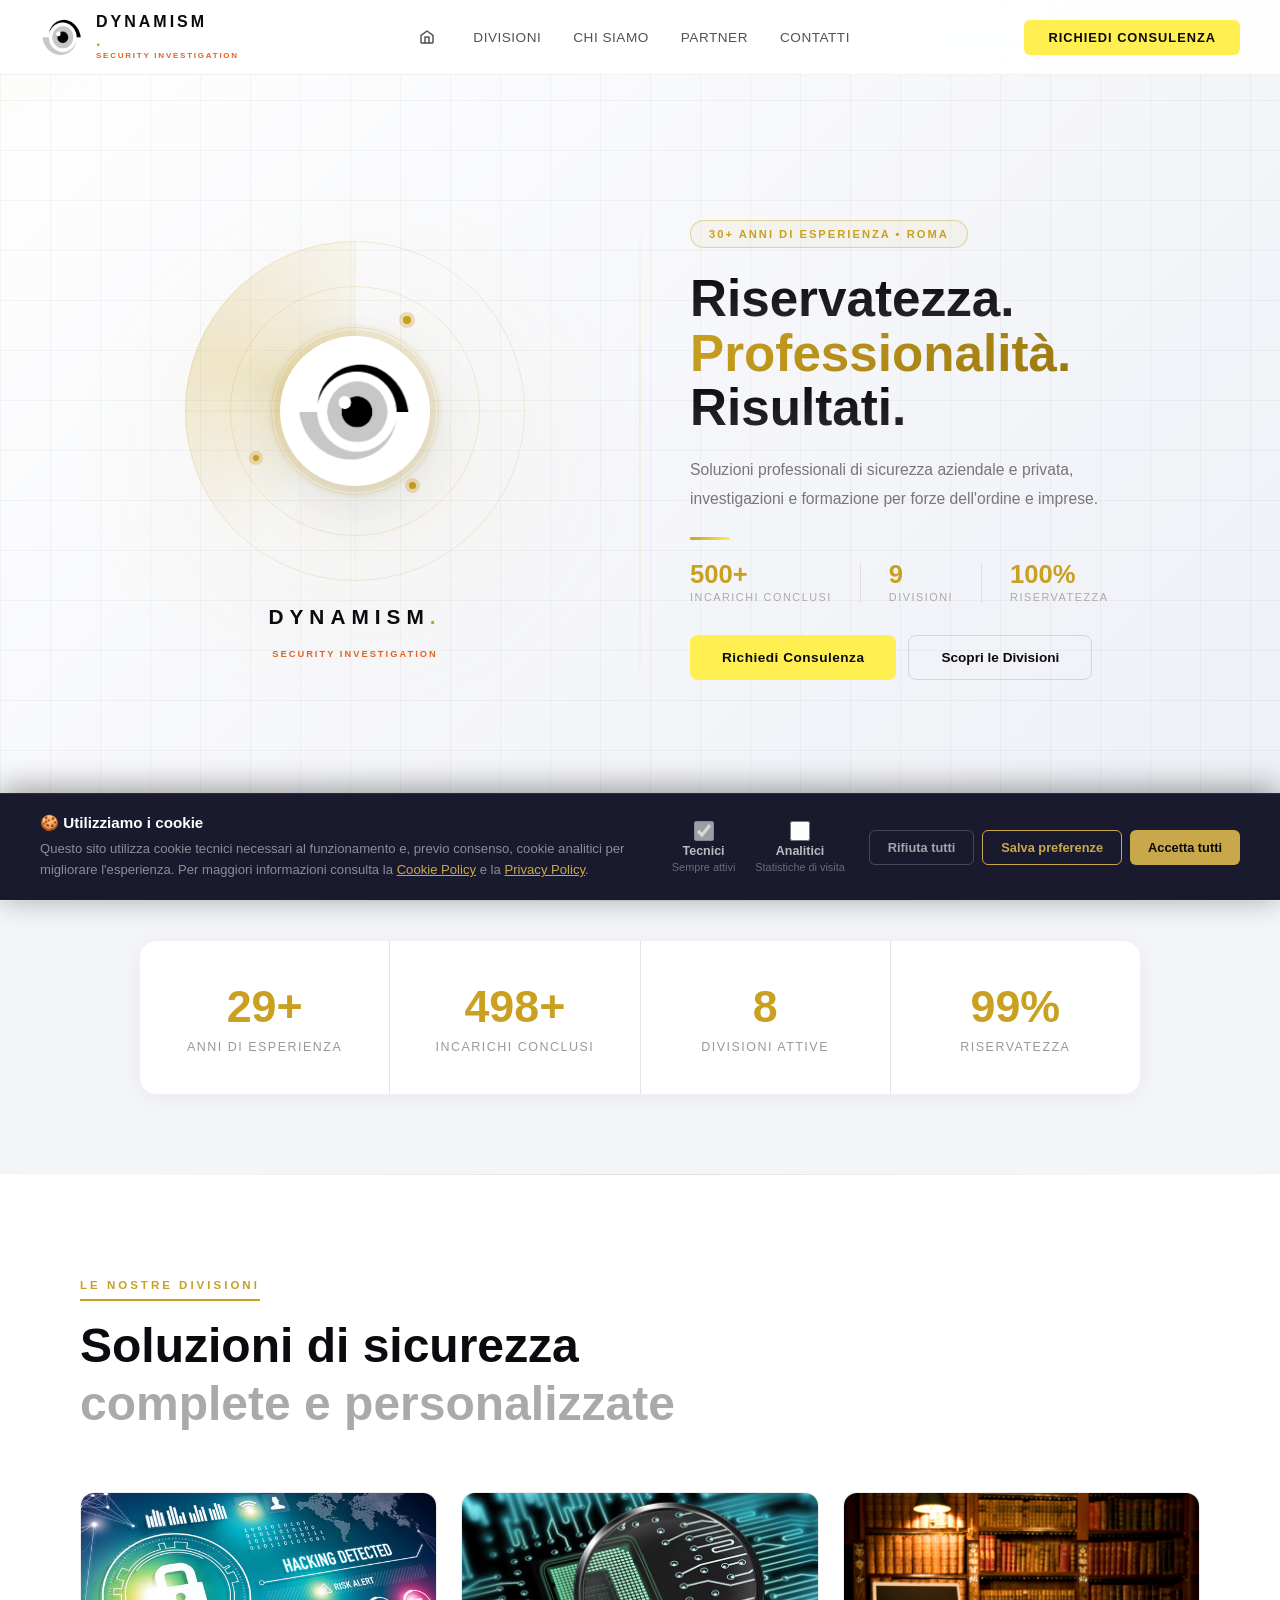
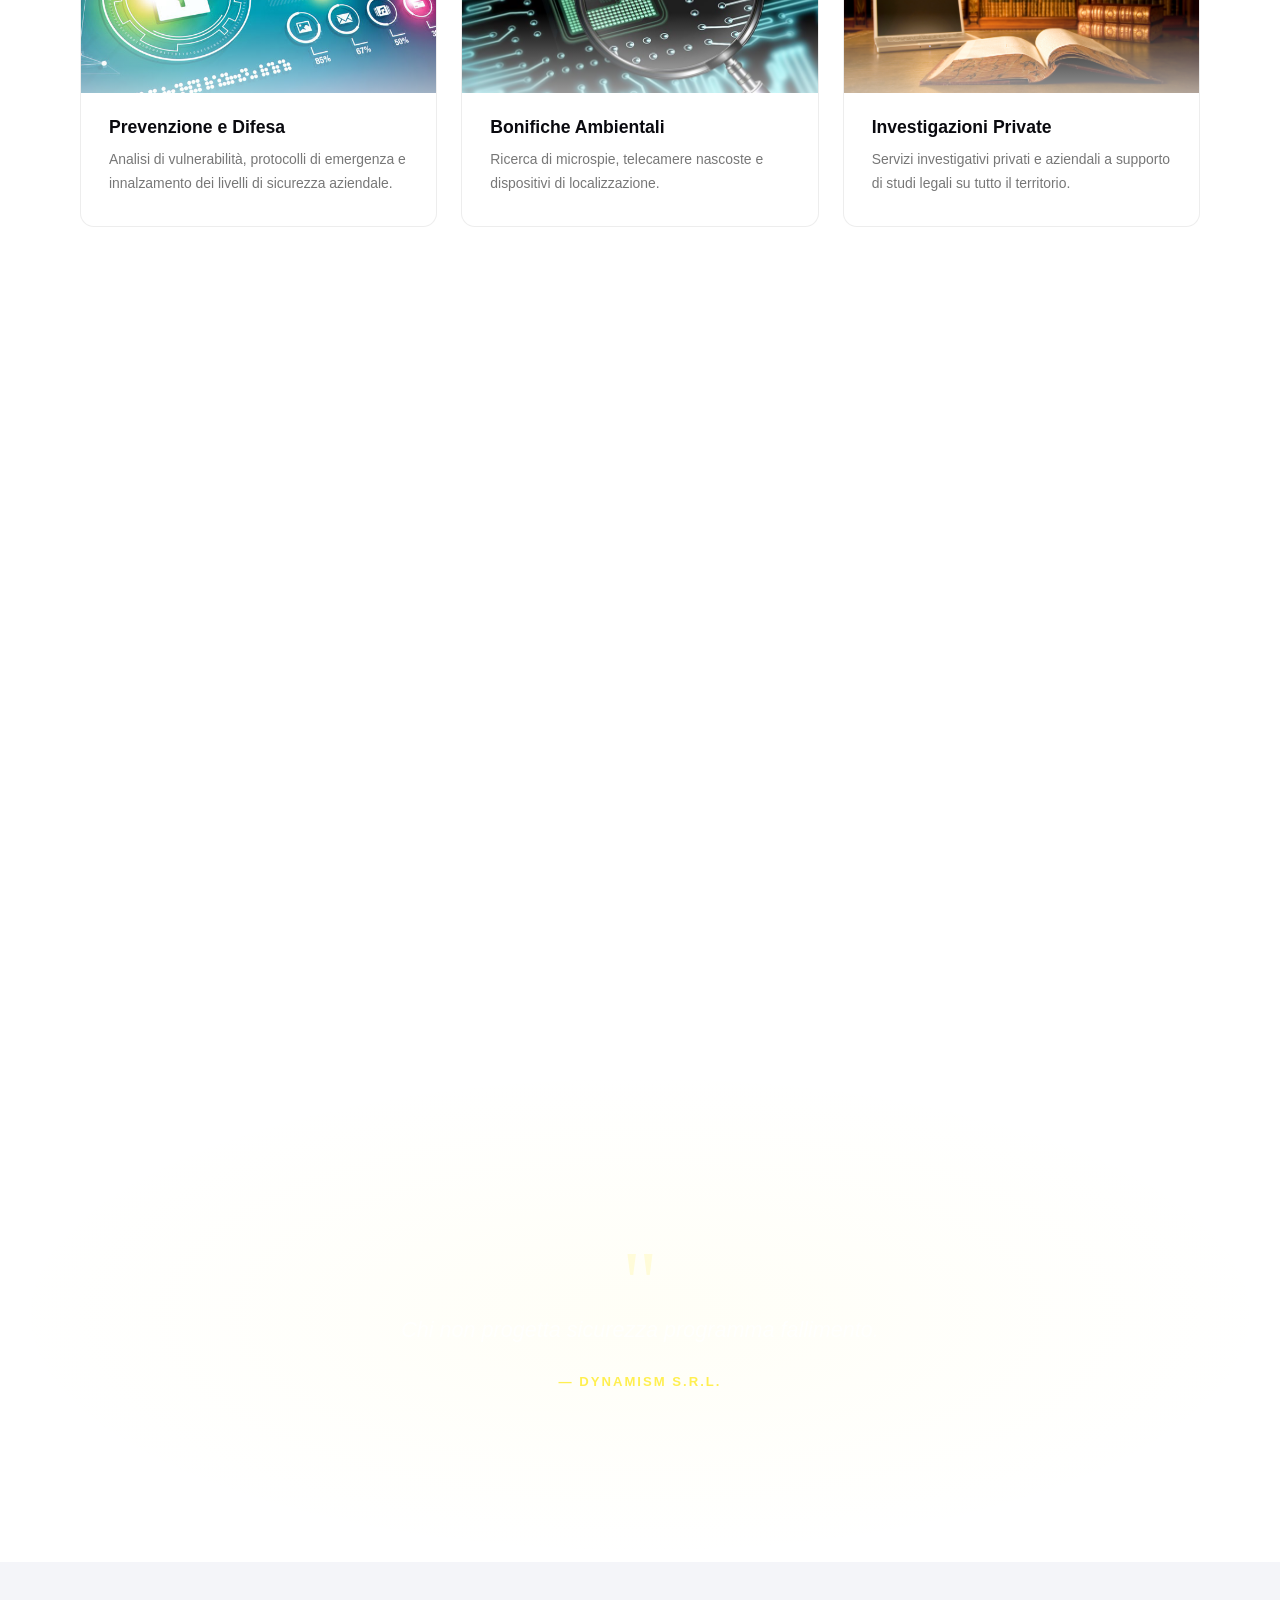
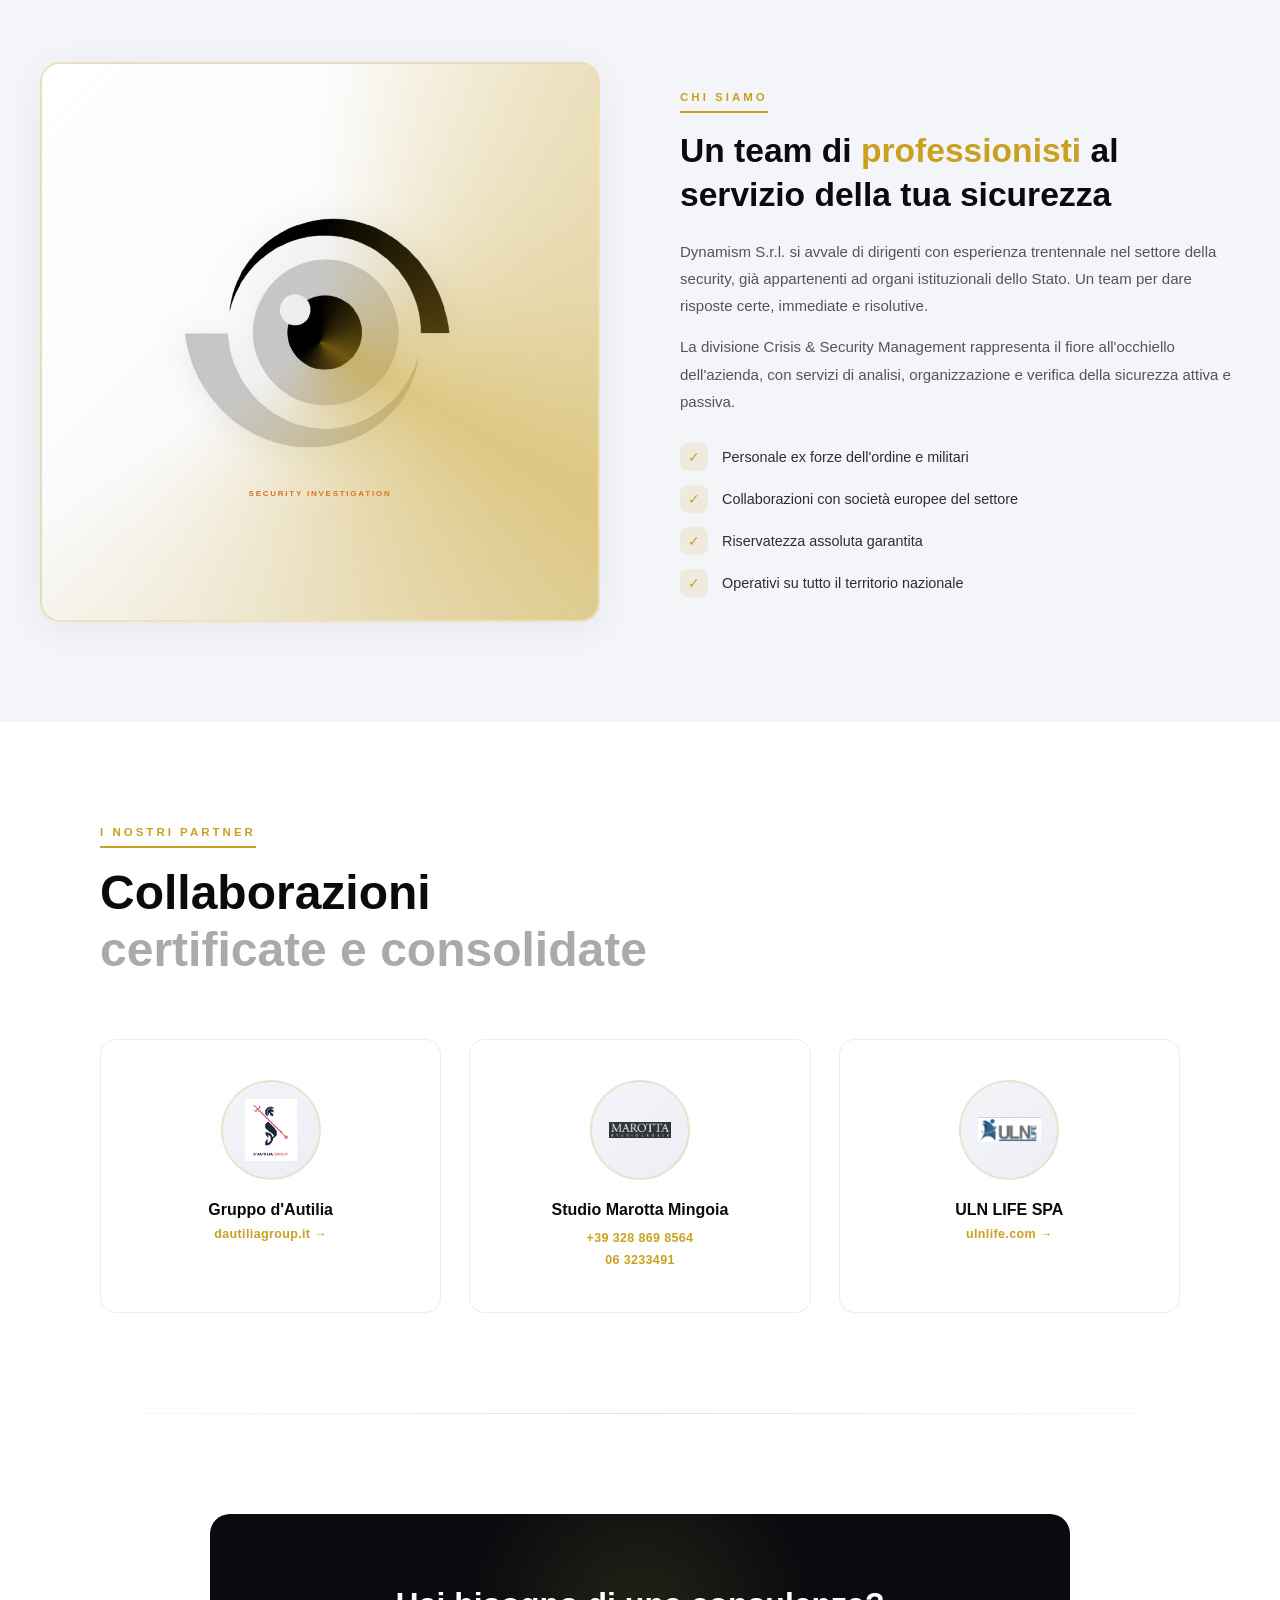
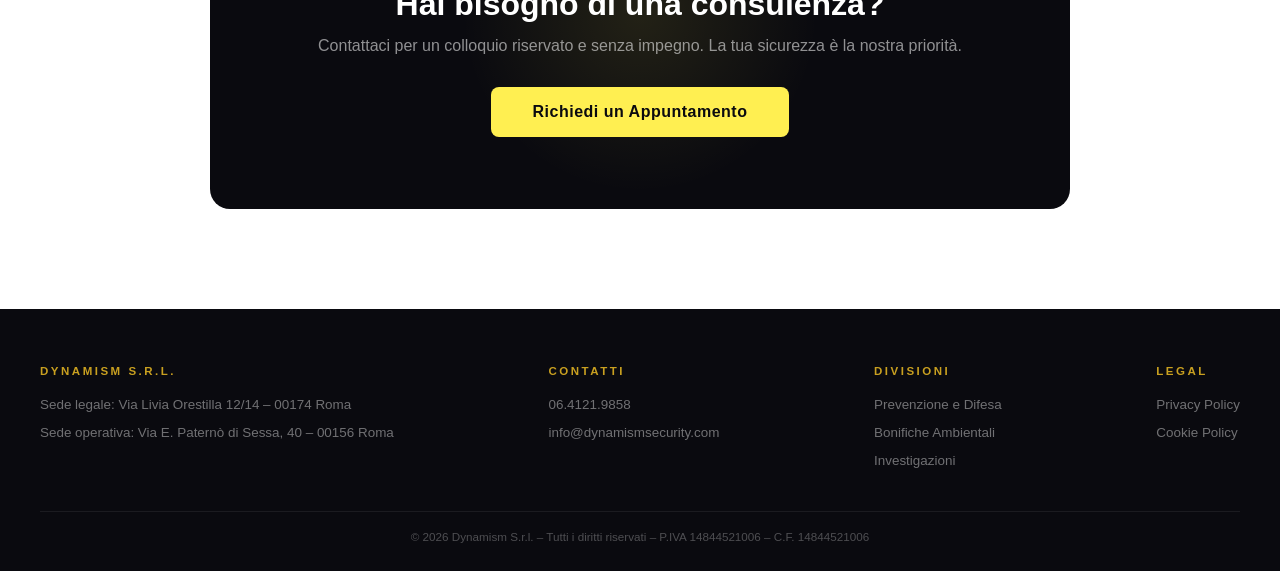
==== commit 1c463dc5: "Security hardening: CSP, headers, JS fixes - _headers: nuovo file Cloudflare Pages con header HTTP r" ====
--- a/index.html
+++ b/index.html
@@ -12,9 +12,10 @@
 <link rel="canonical" href="https://dynamismsecurity.com/">
 
 <!-- SECURITY -->
-<meta http-equiv="Content-Security-Policy" content="default-src 'self'; script-src 'self' 'unsafe-inline'; style-src 'self' 'unsafe-inline'; img-src 'self' data: https:; font-src 'self'; connect-src 'self' https://formspree.io; frame-ancestors 'none';">
+<meta http-equiv="Content-Security-Policy" content="default-src 'self'; script-src 'self' 'unsafe-inline'; style-src 'self' 'unsafe-inline' https://fonts.googleapis.com; font-src 'self' https://fonts.gstatic.com; img-src 'self' data: https://dynamismsecurity.com; connect-src 'self' https://formspree.io; form-action 'self' https://formspree.io; object-src 'none'; base-uri 'self'; frame-ancestors 'none'; upgrade-insecure-requests;">
 <meta http-equiv="X-Content-Type-Options" content="nosniff">
-<meta name="referrer" content="strict-origin-when-cross-origin">
+<meta http-equiv="Referrer-Policy" content="strict-origin-when-cross-origin">
+<meta http-equiv="Permissions-Policy" content="camera=(), microphone=(), geolocation=(), payment=()">
 
 <!-- OPEN GRAPH (social sharing) -->
 <meta property="og:type" content="website">
@@ -109,7 +110,7 @@
       <h2>Richiedi una Consulenza</h2>
       <p>Compila il modulo, ti ricontatteremo in totale riservatezza.</p>
     </div>
-    <form class="contact-form" id="contactForm" onsubmit="submitContactForm(event)">
+    <form class="contact-form" id="contactForm" action="https://formspree.io/f/mqerjzow" method="POST" onsubmit="submitContactForm(event)">
       <div class="form-row">
         <div class="form-group">
           <label for="cf-nome">Nome *</label>
@@ -158,7 +159,6 @@
         <input type="checkbox" id="cf-privacy" name="privacy" required>
         <label for="cf-privacy">Ho letto e accetto la <a href="privacy-policy.html" target="_blank" rel="noopener noreferrer">Privacy Policy</a>. I dati saranno trattati con la massima riservatezza.</label>
       </div>
-      <!-- Honeypot anti-spam: nascosto agli utenti, visibile ai bot -->
       <input type="text" name="_honey" style="display:none" tabindex="-1" autocomplete="off">
       <button type="submit" class="form-submit">Invia Richiesta</button>
     </form>
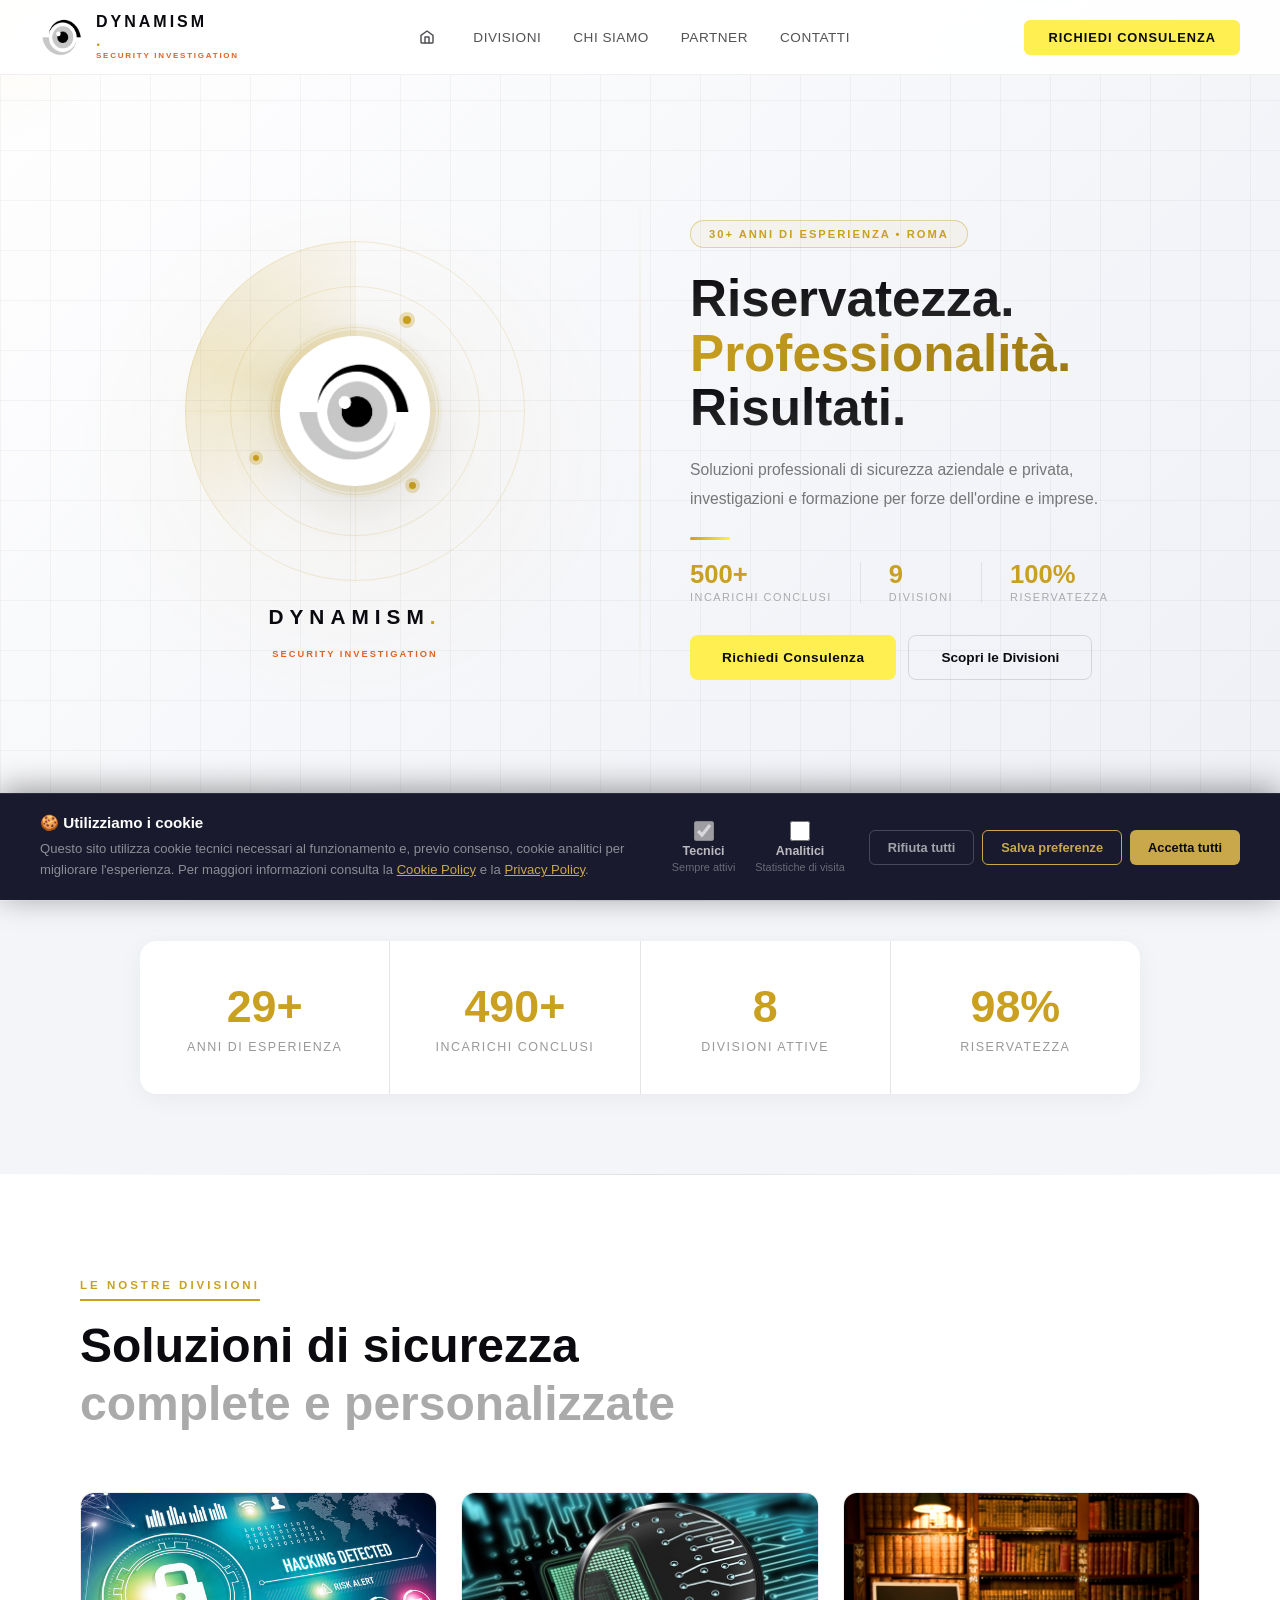
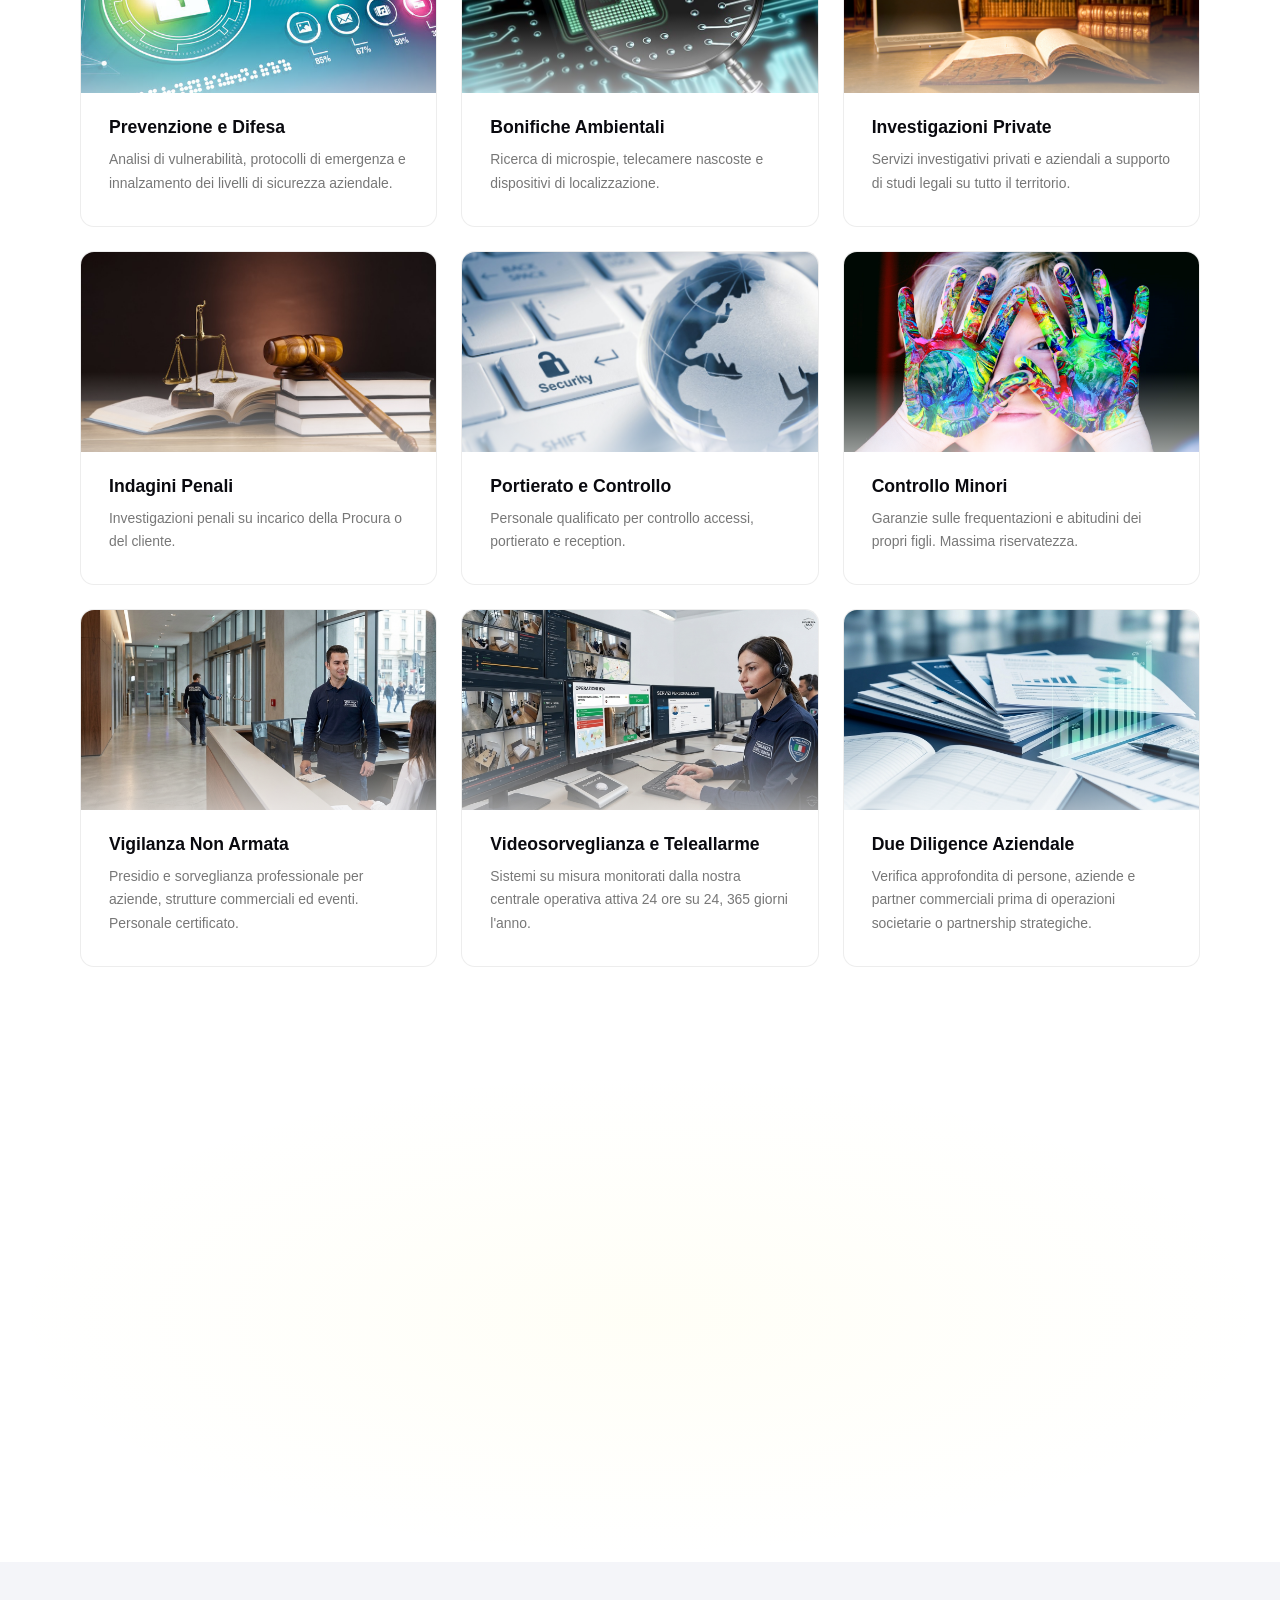
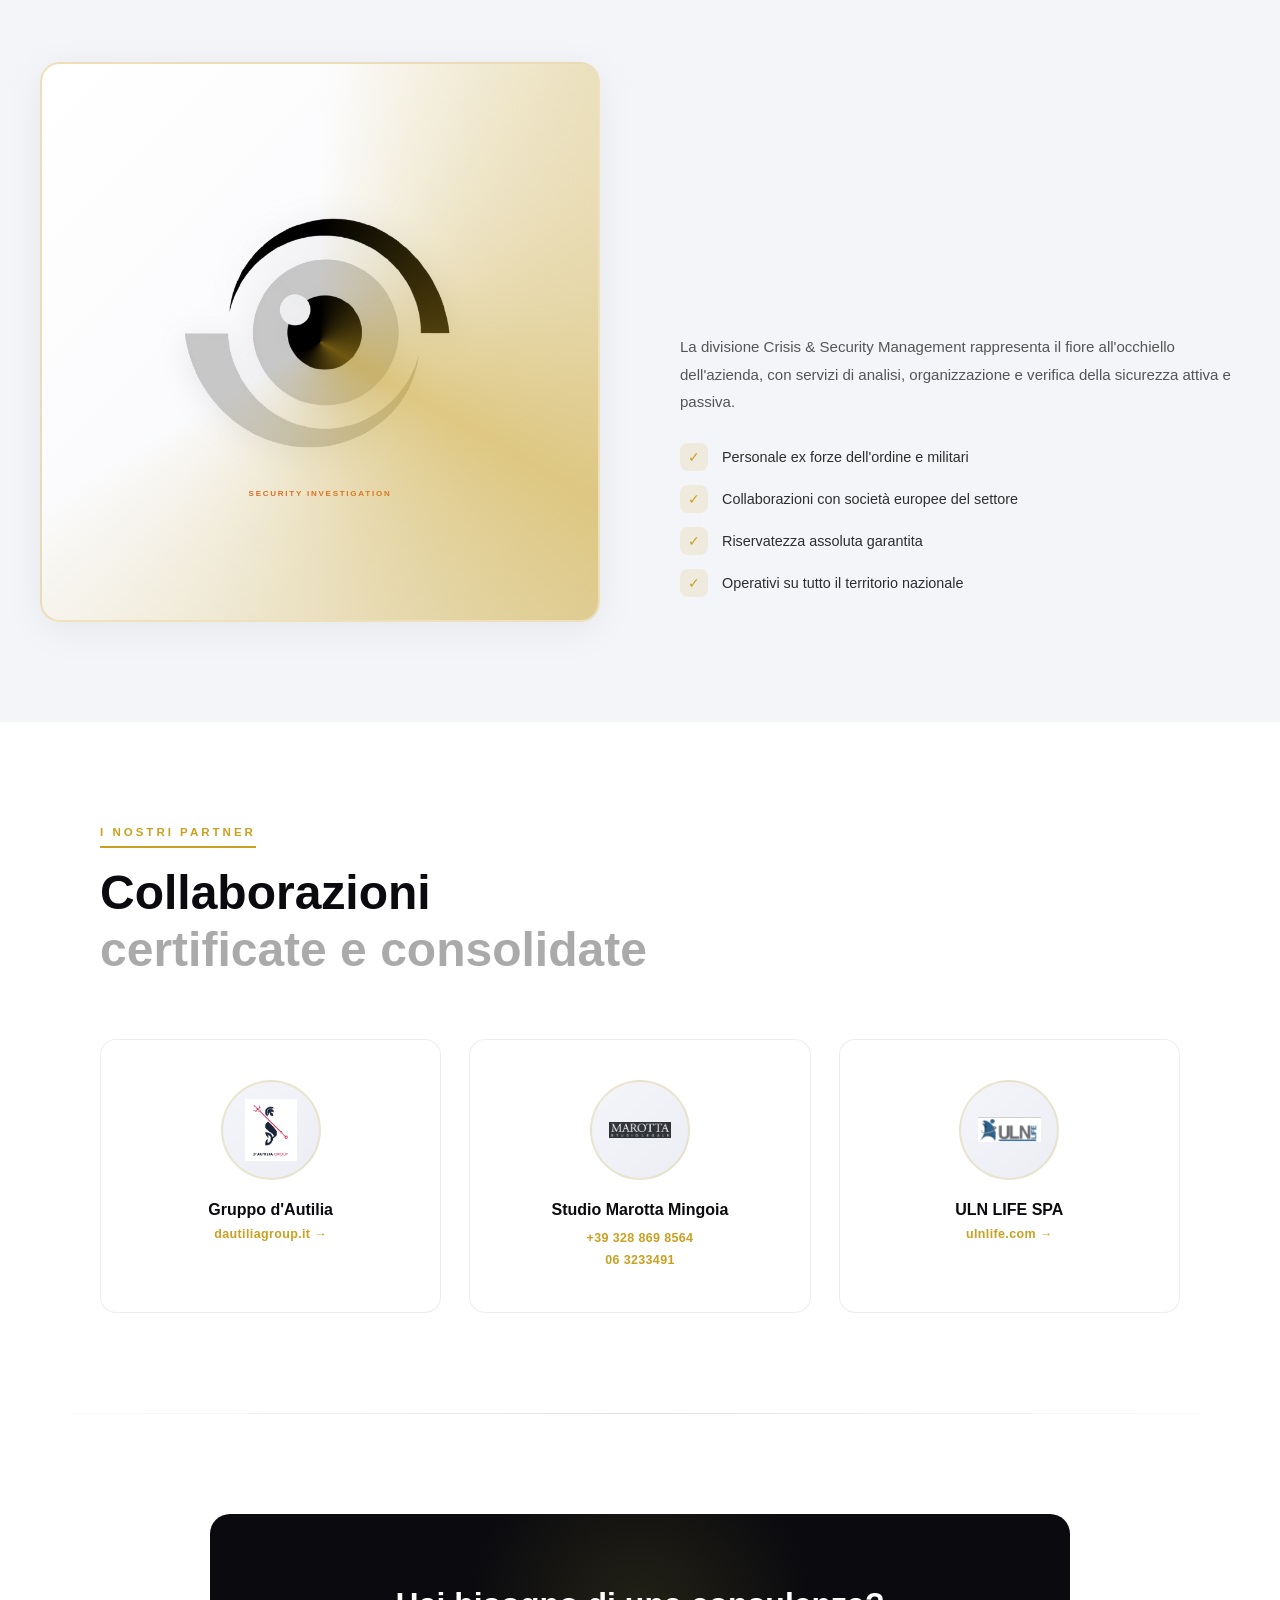
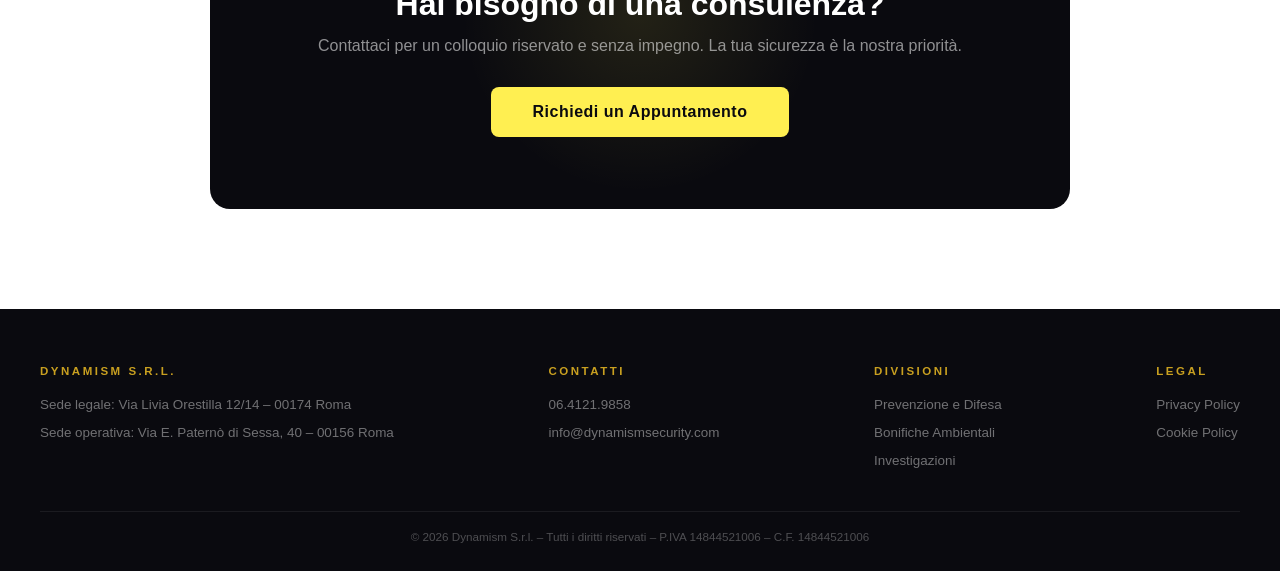
==== commit d79a9bc0: "Rimuovi frame-ancestors dal meta CSP (ignorato per spec) frame-ancestors funziona solo via header HT" ====
--- a/index.html
+++ b/index.html
@@ -12,7 +12,7 @@
 <link rel="canonical" href="https://dynamismsecurity.com/">
 
 <!-- SECURITY -->
-<meta http-equiv="Content-Security-Policy" content="default-src 'self'; script-src 'self' 'unsafe-inline'; style-src 'self' 'unsafe-inline' https://fonts.googleapis.com; font-src 'self' https://fonts.gstatic.com; img-src 'self' data: https://dynamismsecurity.com; connect-src 'self' https://formspree.io; form-action 'self' https://formspree.io; object-src 'none'; base-uri 'self'; frame-ancestors 'none'; upgrade-insecure-requests;">
+<meta http-equiv="Content-Security-Policy" content="default-src 'self'; script-src 'self' 'unsafe-inline'; style-src 'self' 'unsafe-inline' https://fonts.googleapis.com; font-src 'self' https://fonts.gstatic.com; img-src 'self' data: https://dynamismsecurity.com; connect-src 'self' https://formspree.io; form-action 'self' https://formspree.io; object-src 'none'; base-uri 'self'; upgrade-insecure-requests;">
 <meta http-equiv="X-Content-Type-Options" content="nosniff">
 <meta http-equiv="Referrer-Policy" content="strict-origin-when-cross-origin">
 <meta http-equiv="Permissions-Policy" content="camera=(), microphone=(), geolocation=(), payment=()">
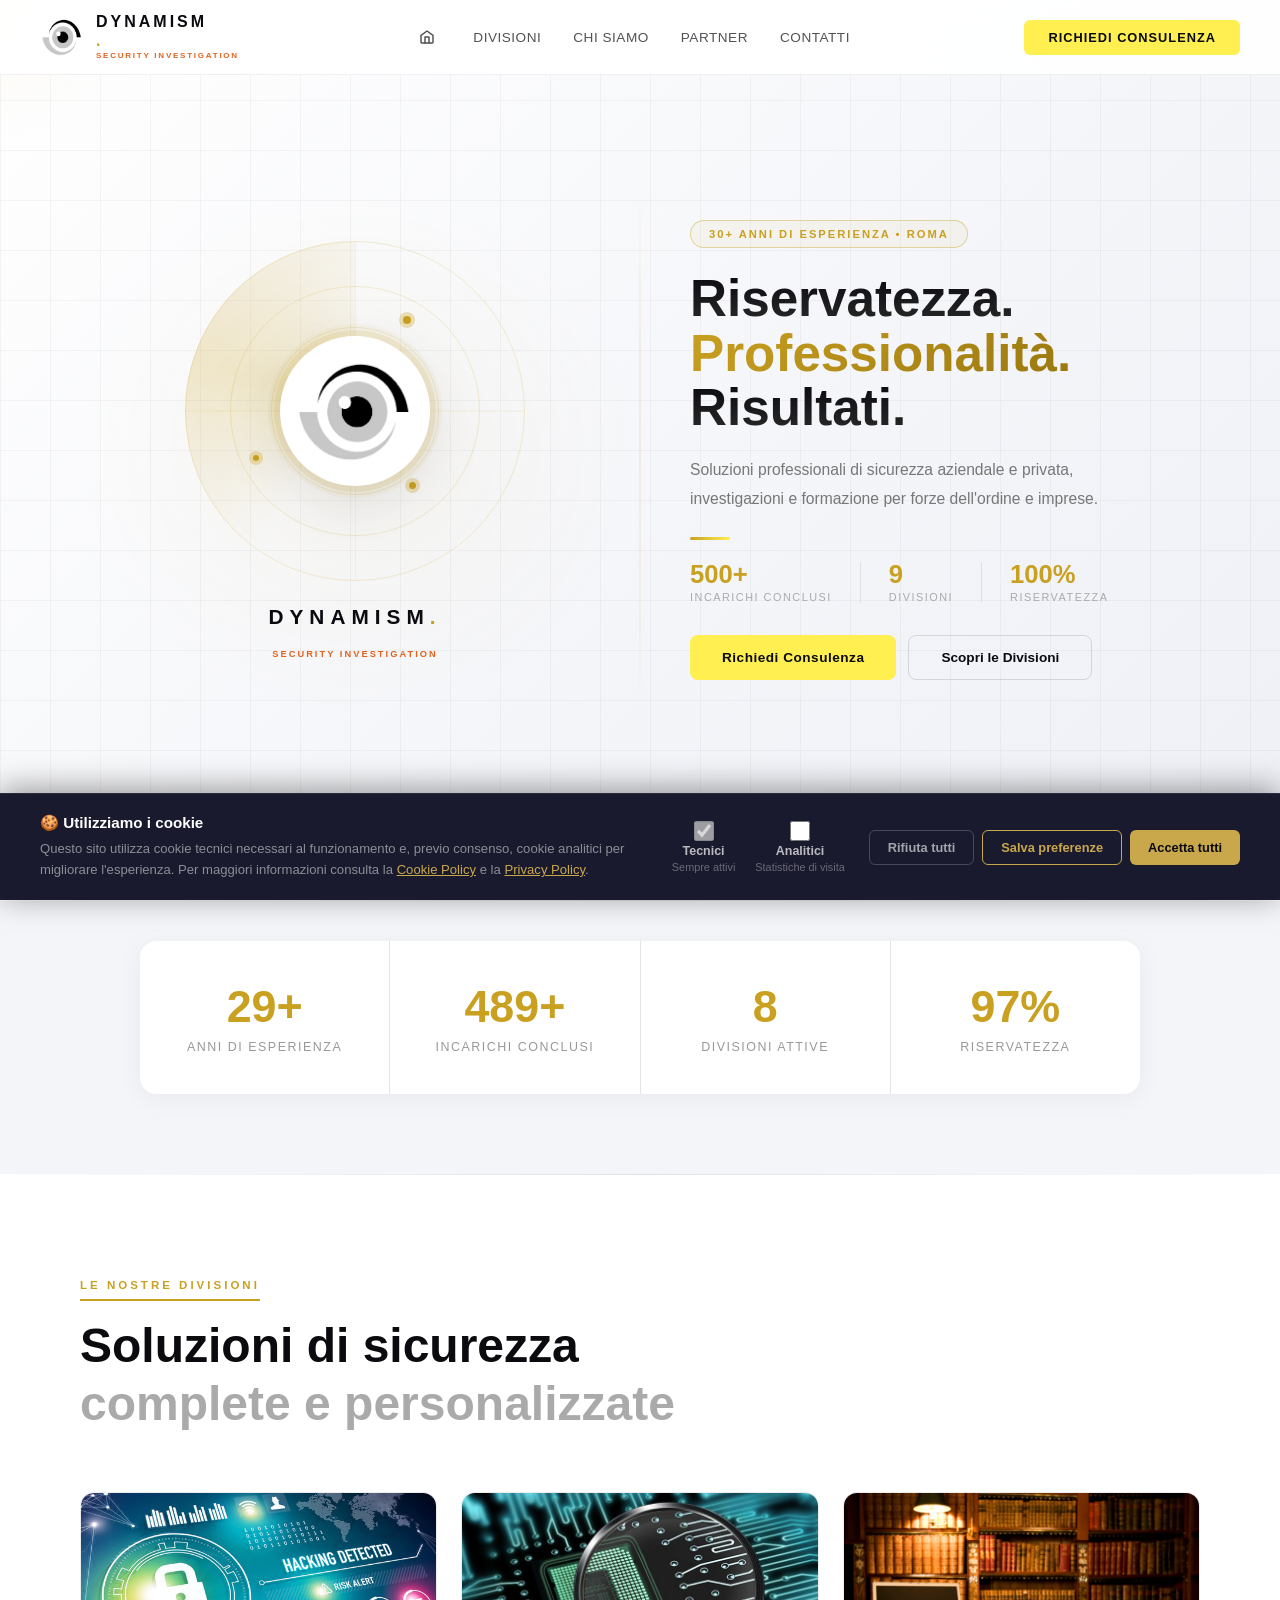
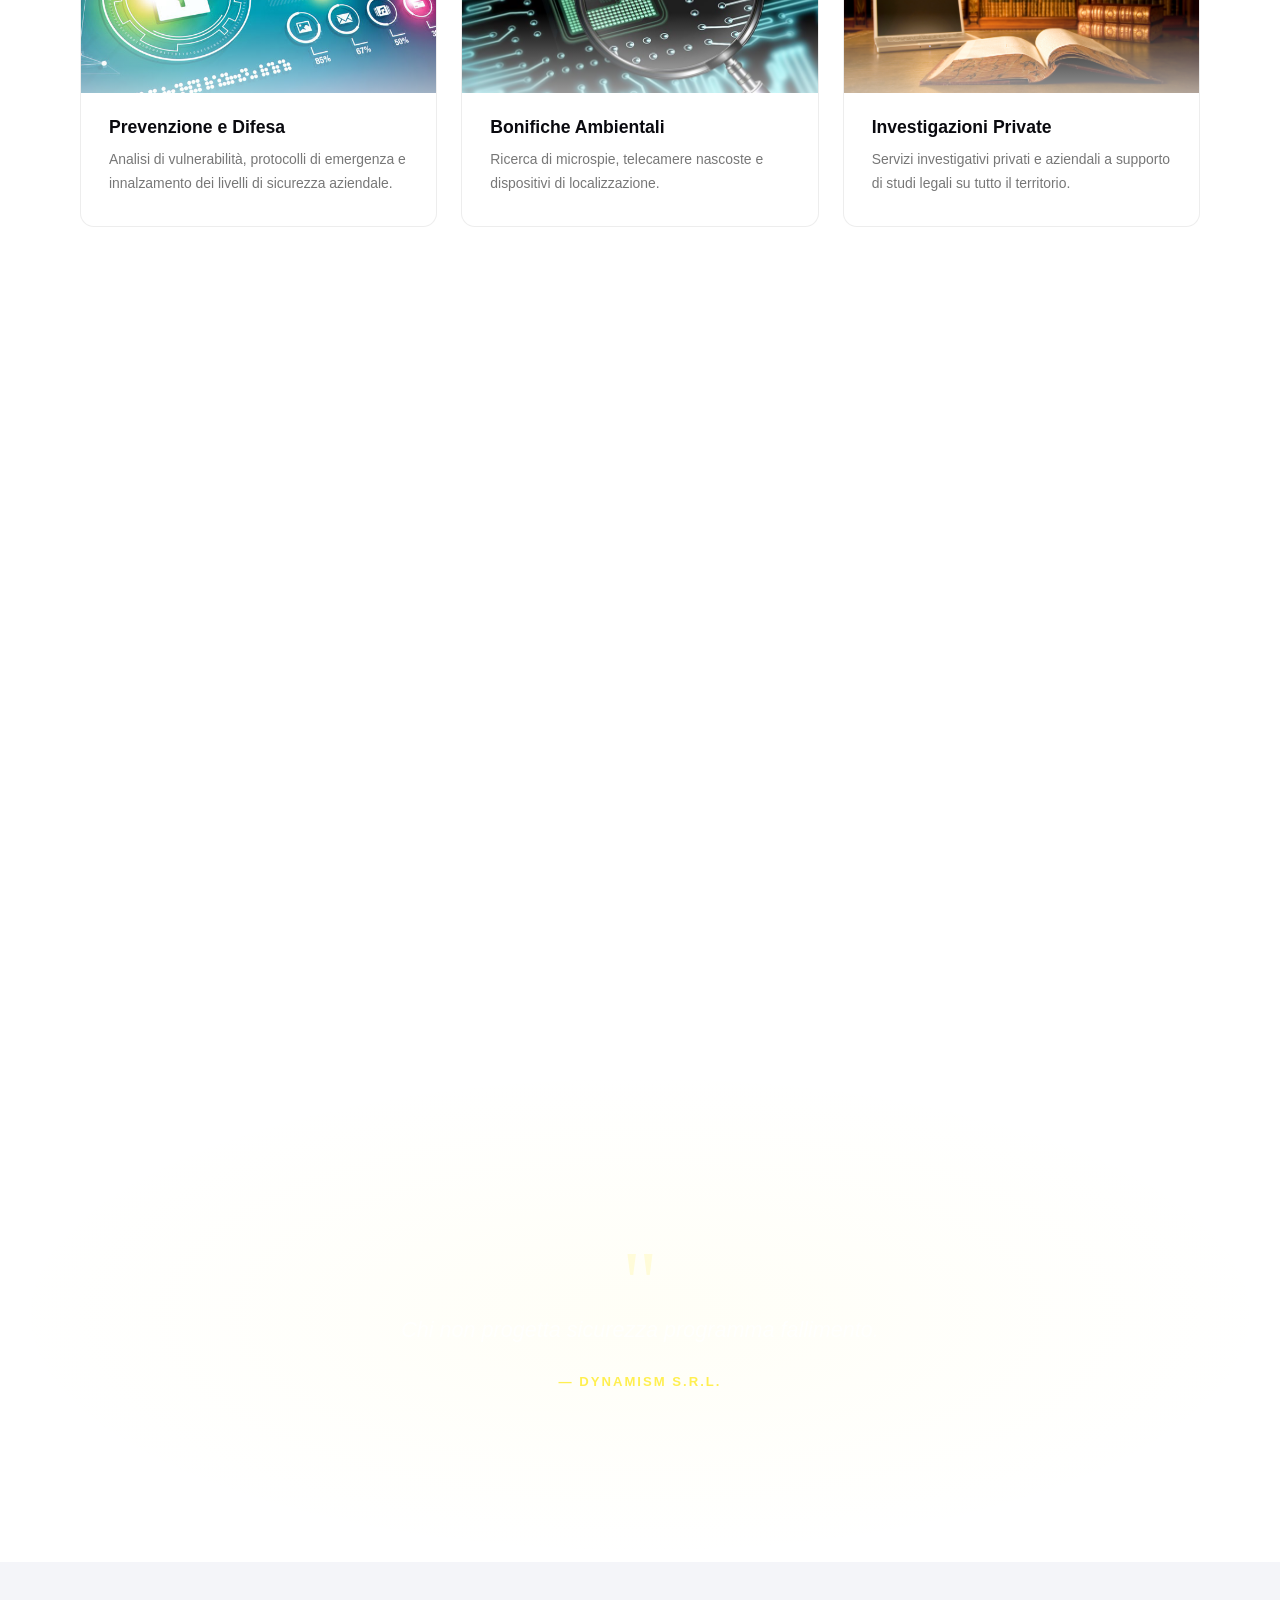
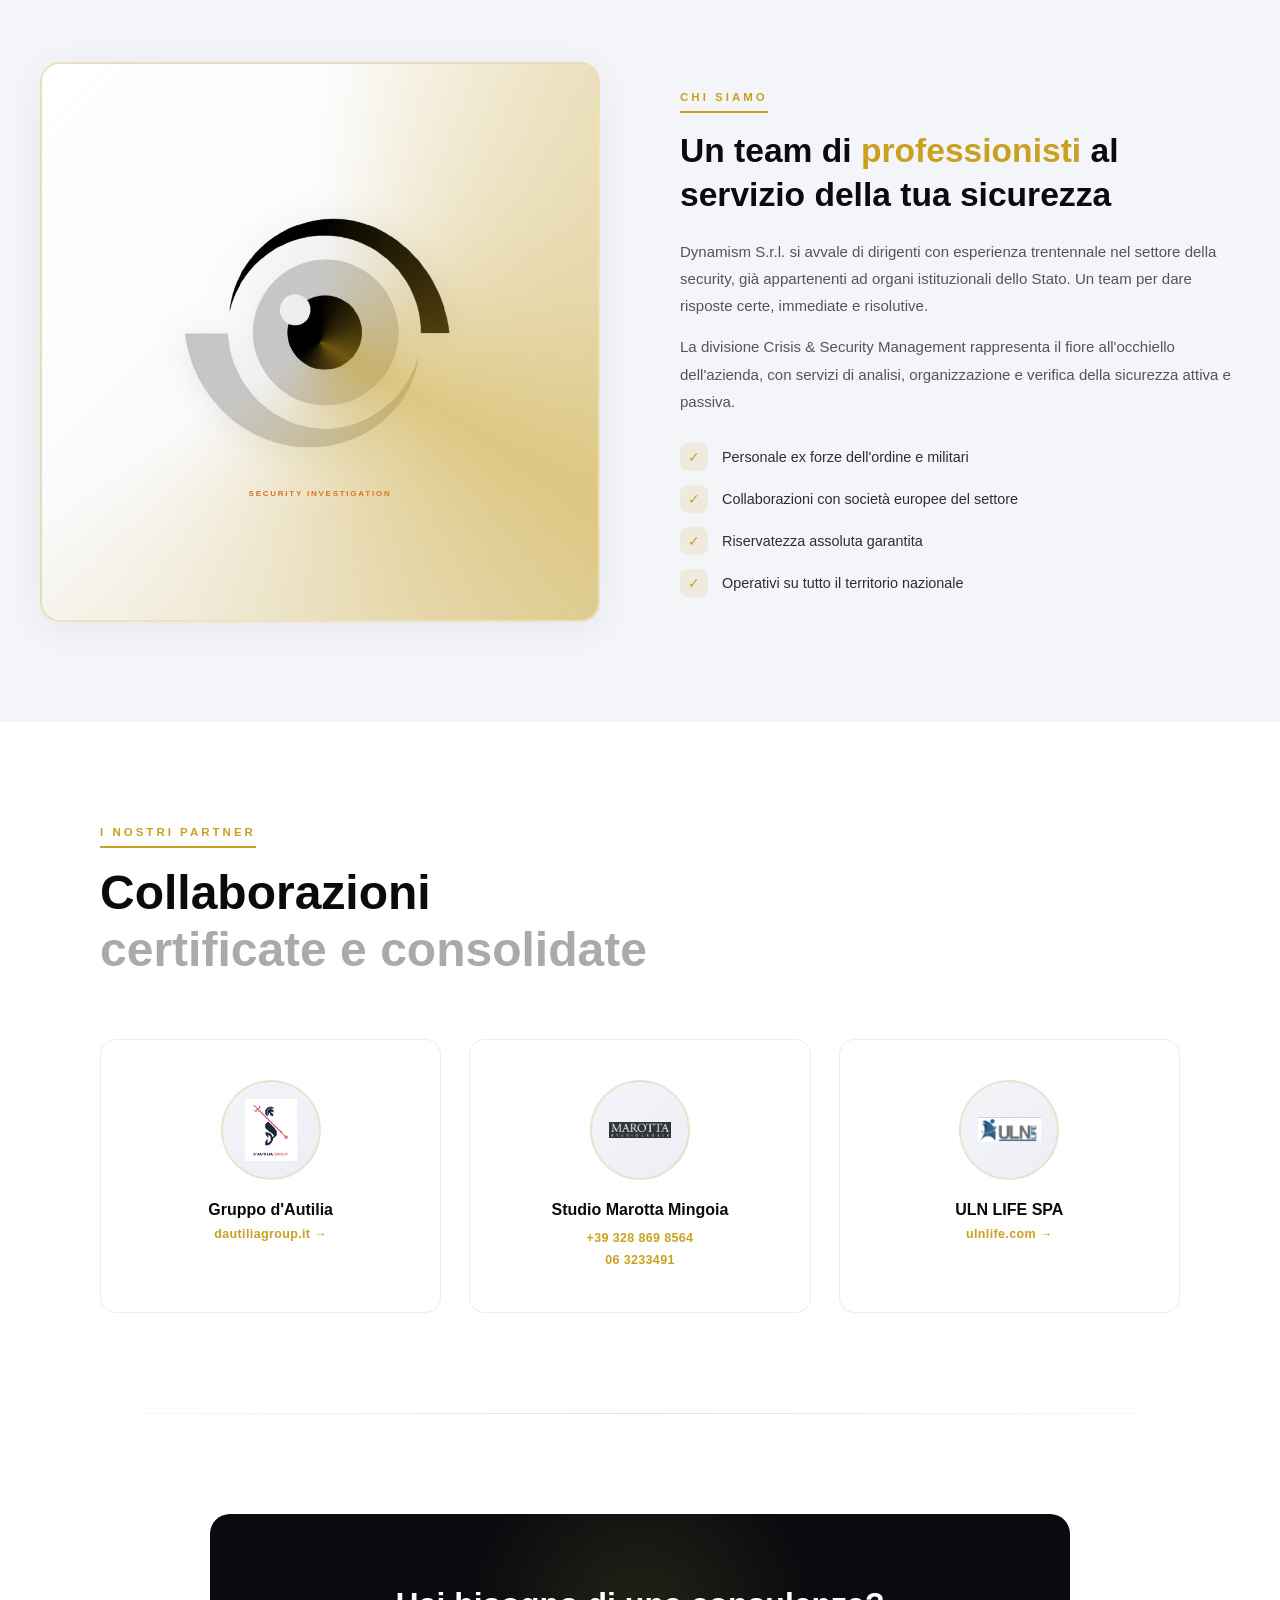
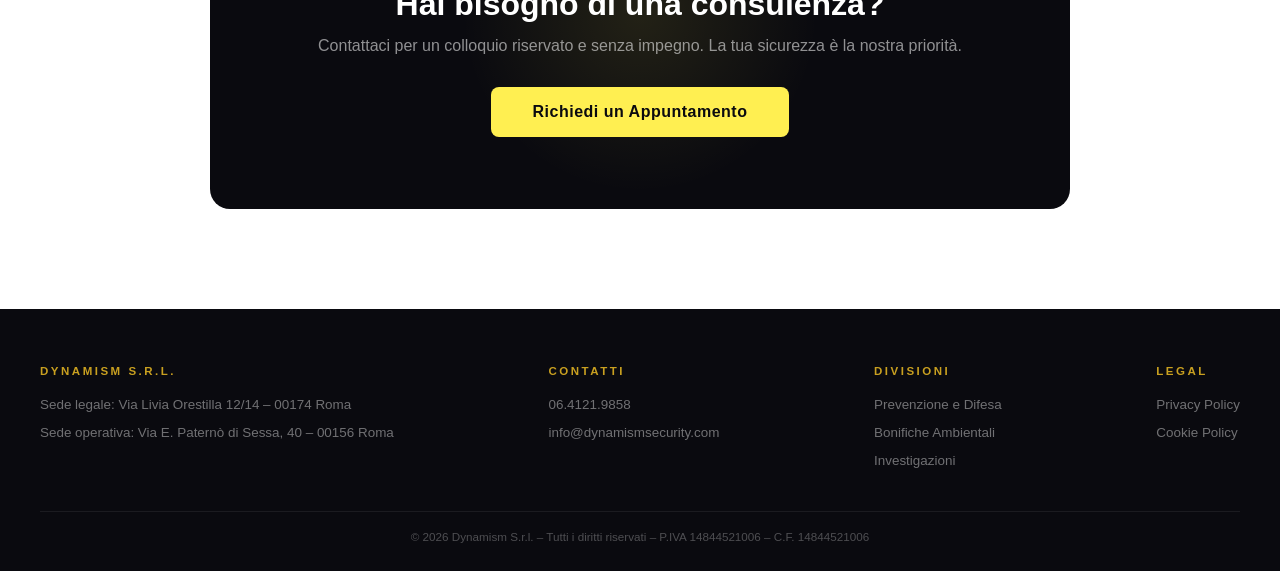
==== commit 11b618b2: "Aggiungi Cloudflare Turnstile anti-bot al form contatti - functions/submit.js: Pages Function che va" ====
--- a/index.html
+++ b/index.html
@@ -12,7 +12,7 @@
 <link rel="canonical" href="https://dynamismsecurity.com/">
 
 <!-- SECURITY -->
-<meta http-equiv="Content-Security-Policy" content="default-src 'self'; script-src 'self' 'unsafe-inline'; style-src 'self' 'unsafe-inline' https://fonts.googleapis.com; font-src 'self' https://fonts.gstatic.com; img-src 'self' data: https://dynamismsecurity.com; connect-src 'self' https://formspree.io; form-action 'self' https://formspree.io; object-src 'none'; base-uri 'self'; upgrade-insecure-requests;">
+<meta http-equiv="Content-Security-Policy" content="default-src 'self'; script-src 'self' 'unsafe-inline' https://challenges.cloudflare.com; style-src 'self' 'unsafe-inline' https://fonts.googleapis.com; font-src 'self' https://fonts.gstatic.com; img-src 'self' data: https://dynamismsecurity.com https://challenges.cloudflare.com; frame-src https://challenges.cloudflare.com; connect-src 'self' https://challenges.cloudflare.com; form-action 'self'; object-src 'none'; base-uri 'self'; upgrade-insecure-requests;">
 <meta http-equiv="X-Content-Type-Options" content="nosniff">
 <meta http-equiv="Referrer-Policy" content="strict-origin-when-cross-origin">
 <meta http-equiv="Permissions-Policy" content="camera=(), microphone=(), geolocation=(), payment=()">
@@ -89,6 +89,7 @@
 <link rel="apple-touch-icon" sizes="180x180" href="images/logo-circ.png">
 
 <link rel="stylesheet" href="css/style.css">
+<script src="https://challenges.cloudflare.com/turnstile/v0/api.js" async defer></script>
 </head>
 <body>
 
@@ -110,7 +111,7 @@
       <h2>Richiedi una Consulenza</h2>
       <p>Compila il modulo, ti ricontatteremo in totale riservatezza.</p>
     </div>
-    <form class="contact-form" id="contactForm" action="https://formspree.io/f/mqerjzow" method="POST" onsubmit="submitContactForm(event)">
+    <form class="contact-form" id="contactForm" action="/submit" method="POST" onsubmit="submitContactForm(event)">
       <div class="form-row">
         <div class="form-group">
           <label for="cf-nome">Nome *</label>
@@ -160,6 +161,7 @@
         <label for="cf-privacy">Ho letto e accetto la <a href="privacy-policy.html" target="_blank" rel="noopener noreferrer">Privacy Policy</a>. I dati saranno trattati con la massima riservatezza.</label>
       </div>
       <input type="text" name="_honey" style="display:none" tabindex="-1" autocomplete="off">
+      <div class="cf-turnstile" data-sitekey="0x4AAAAAAEEeVsA2_fLBtYCg" data-theme="light"></div>
       <button type="submit" class="form-submit">Invia Richiesta</button>
     </form>
     <div class="contact-success" id="contactSuccess">
